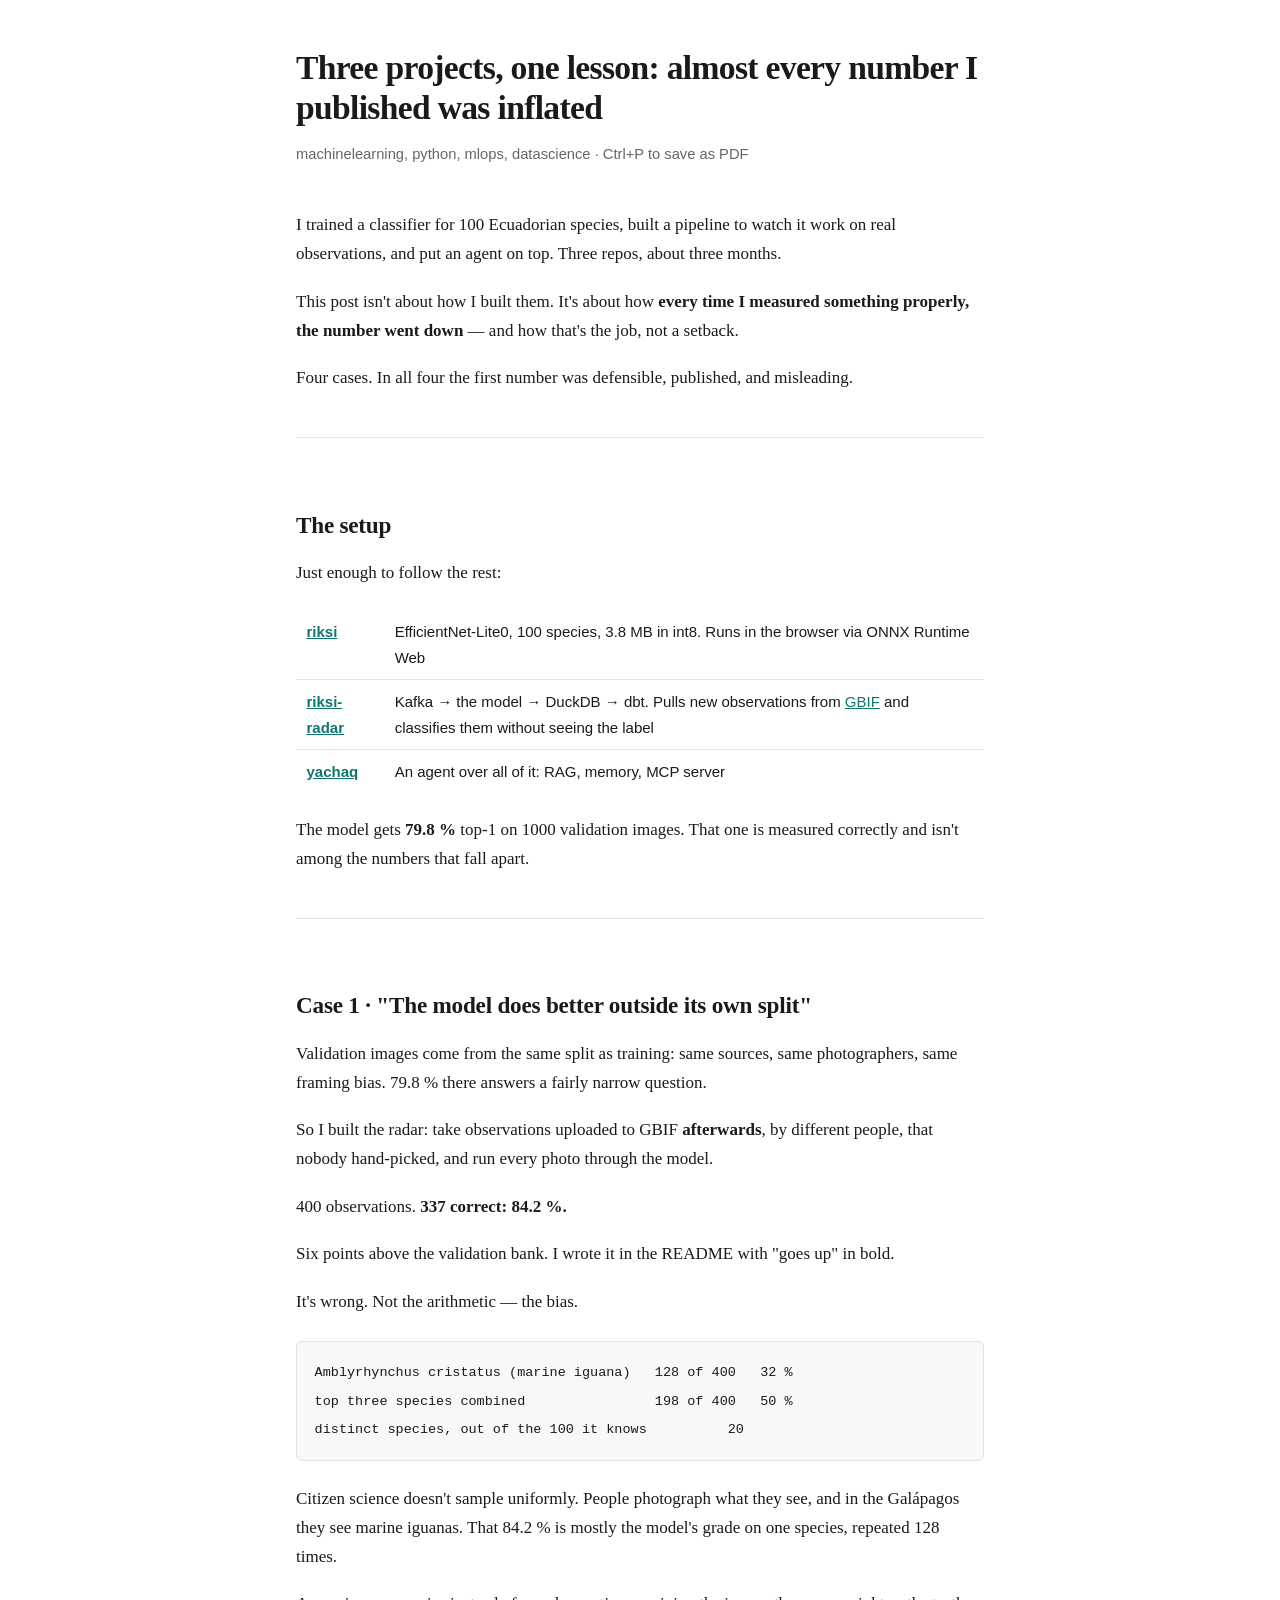
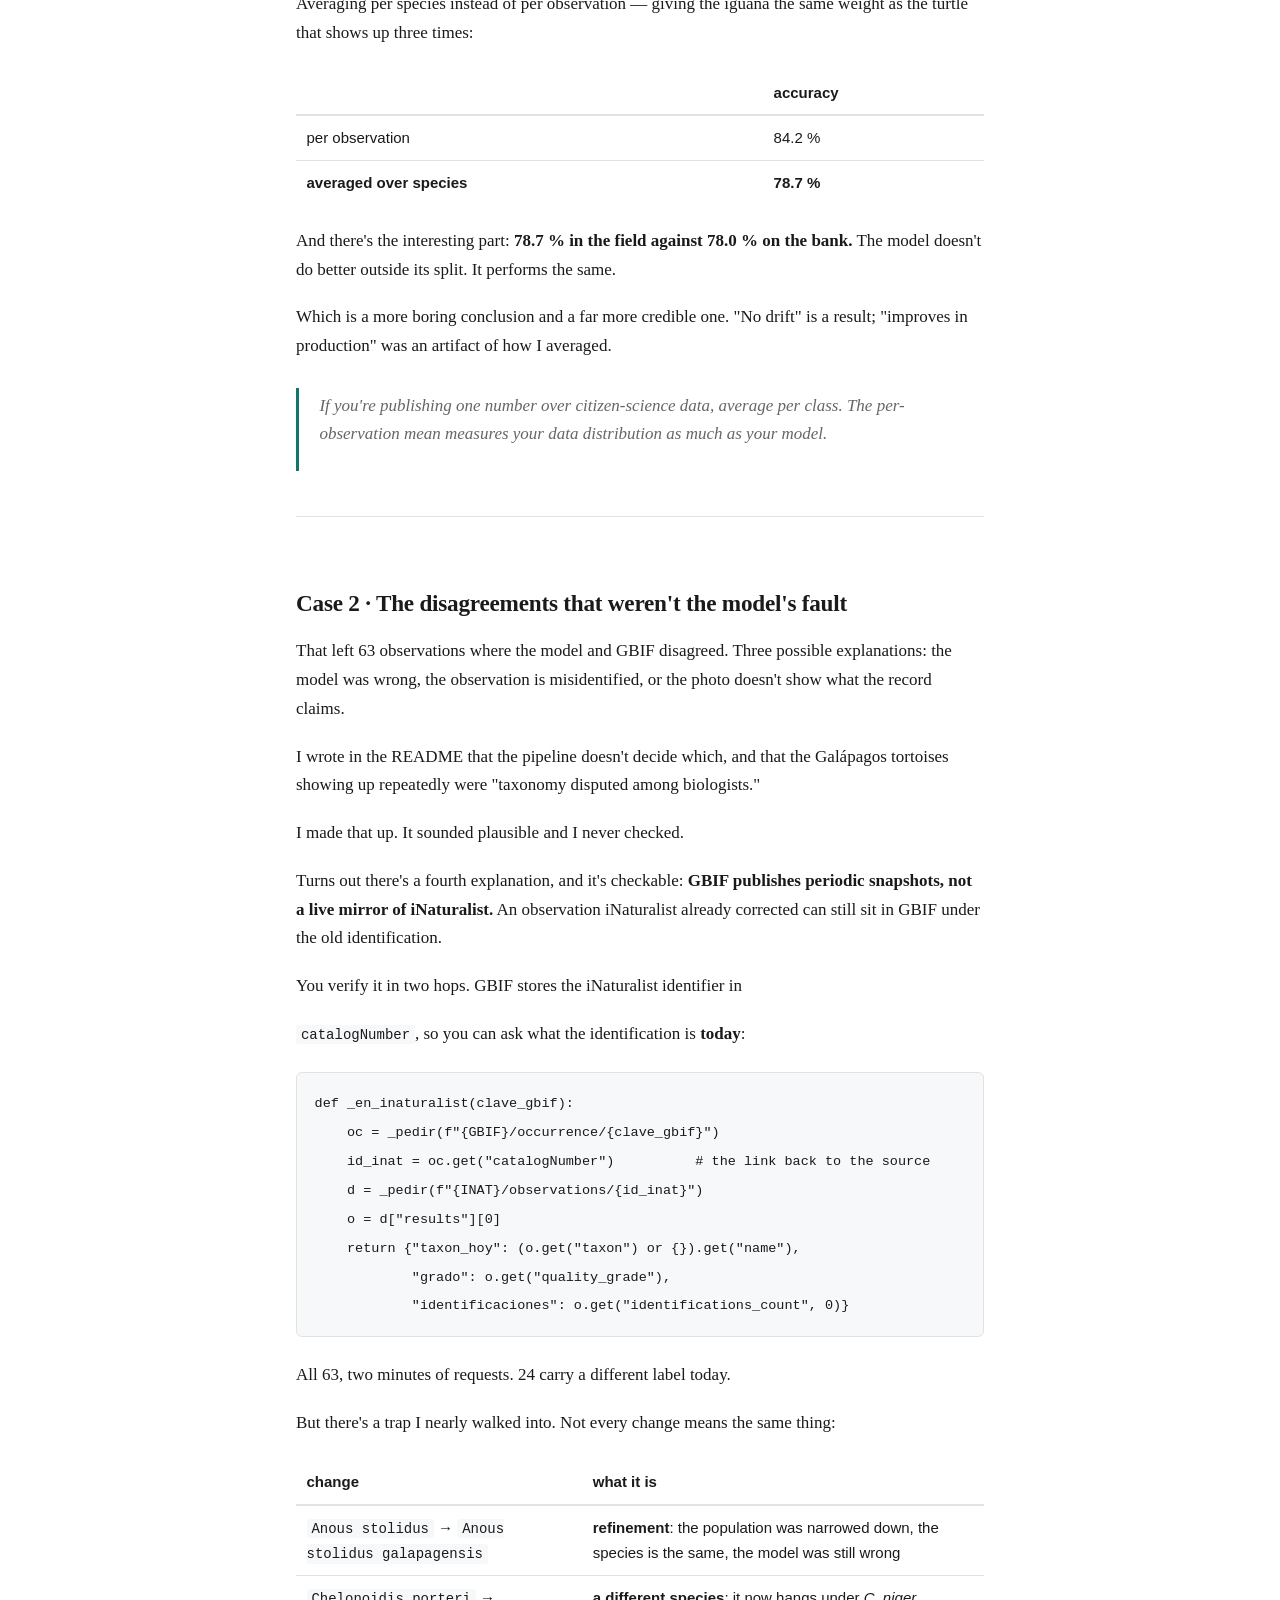
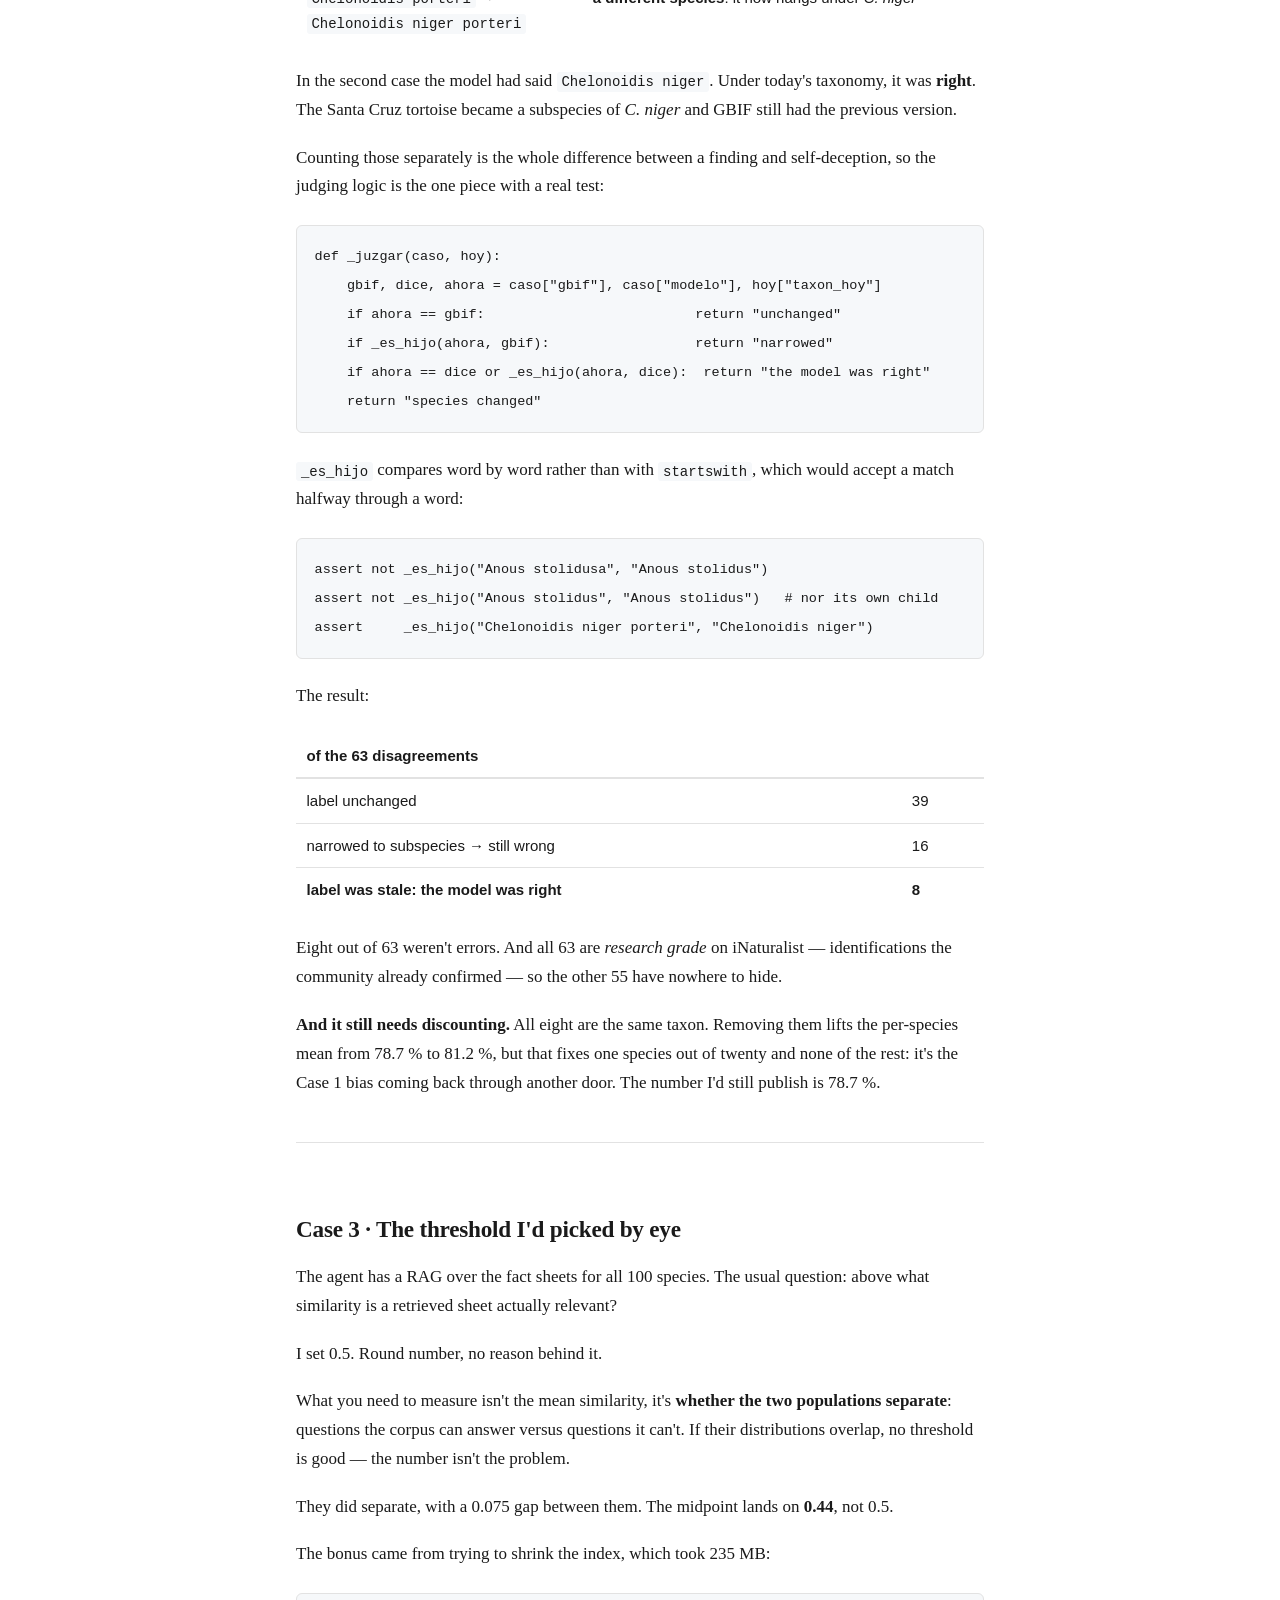
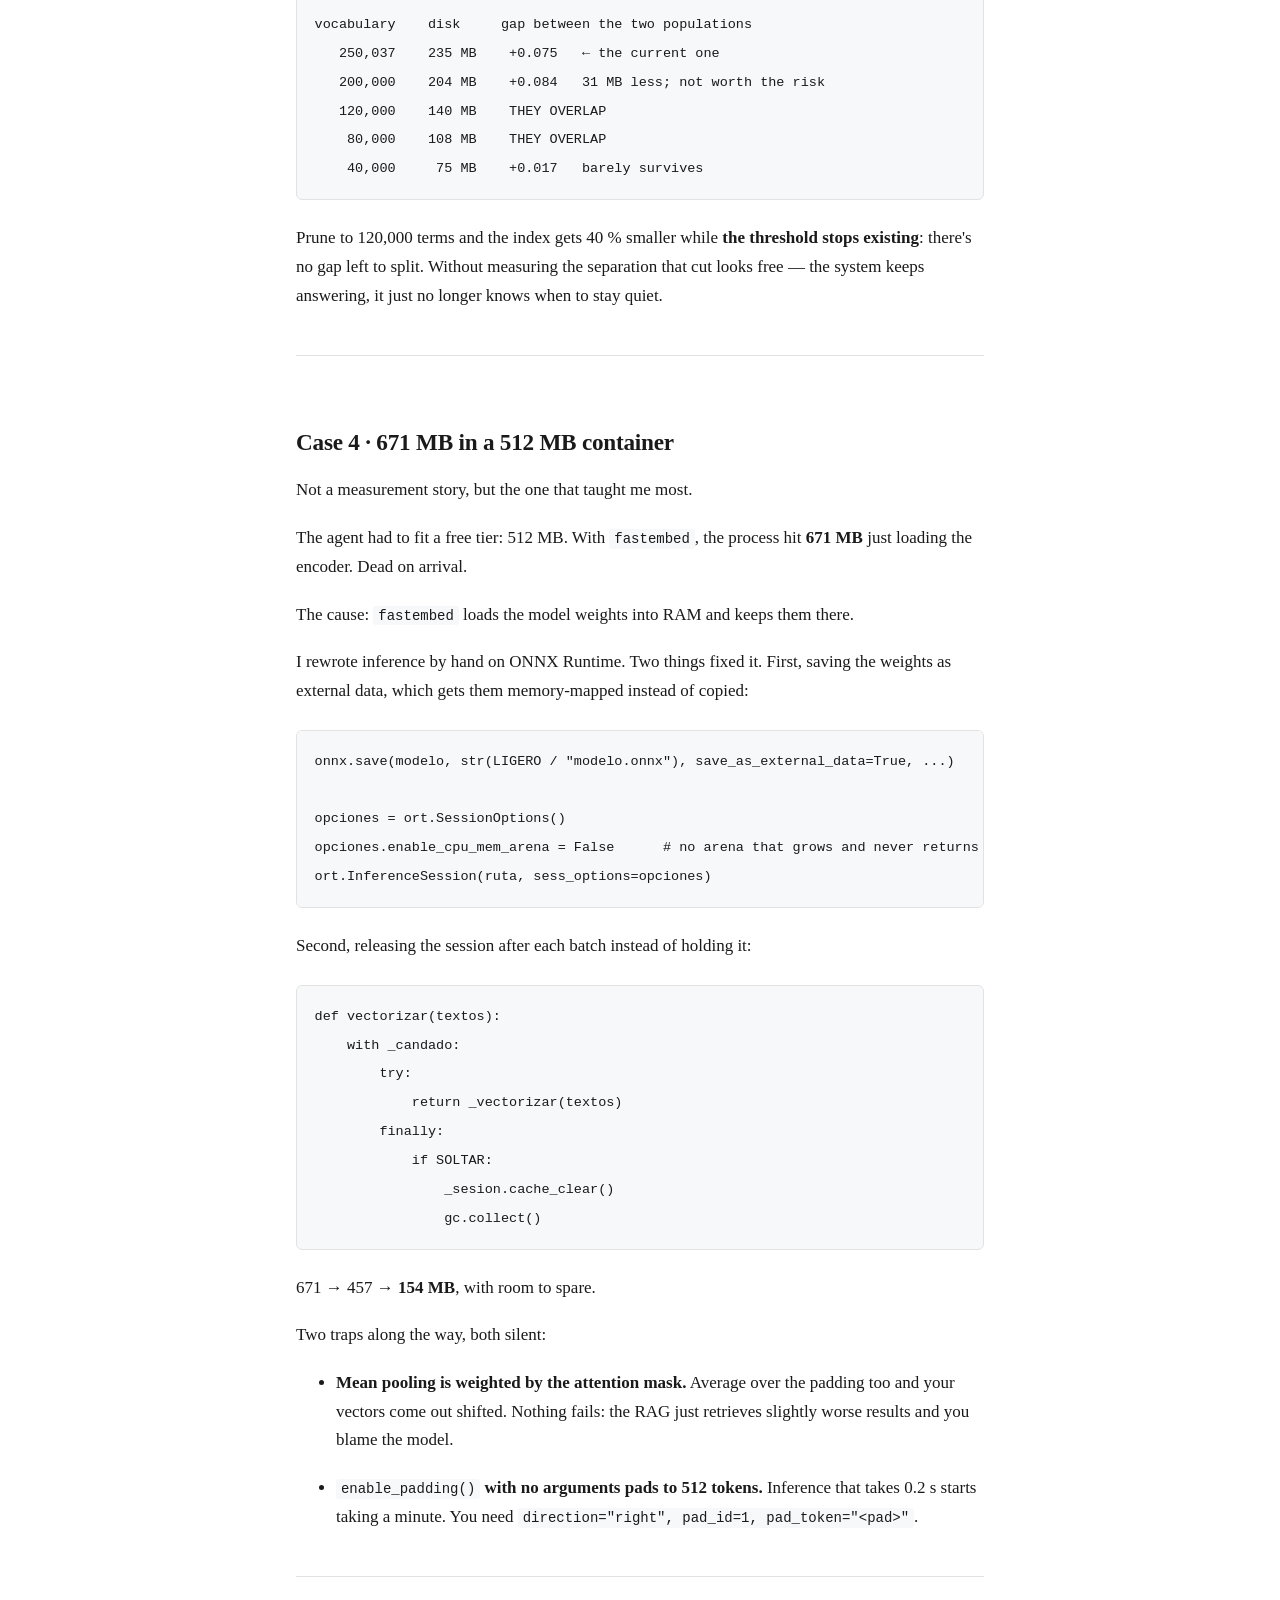
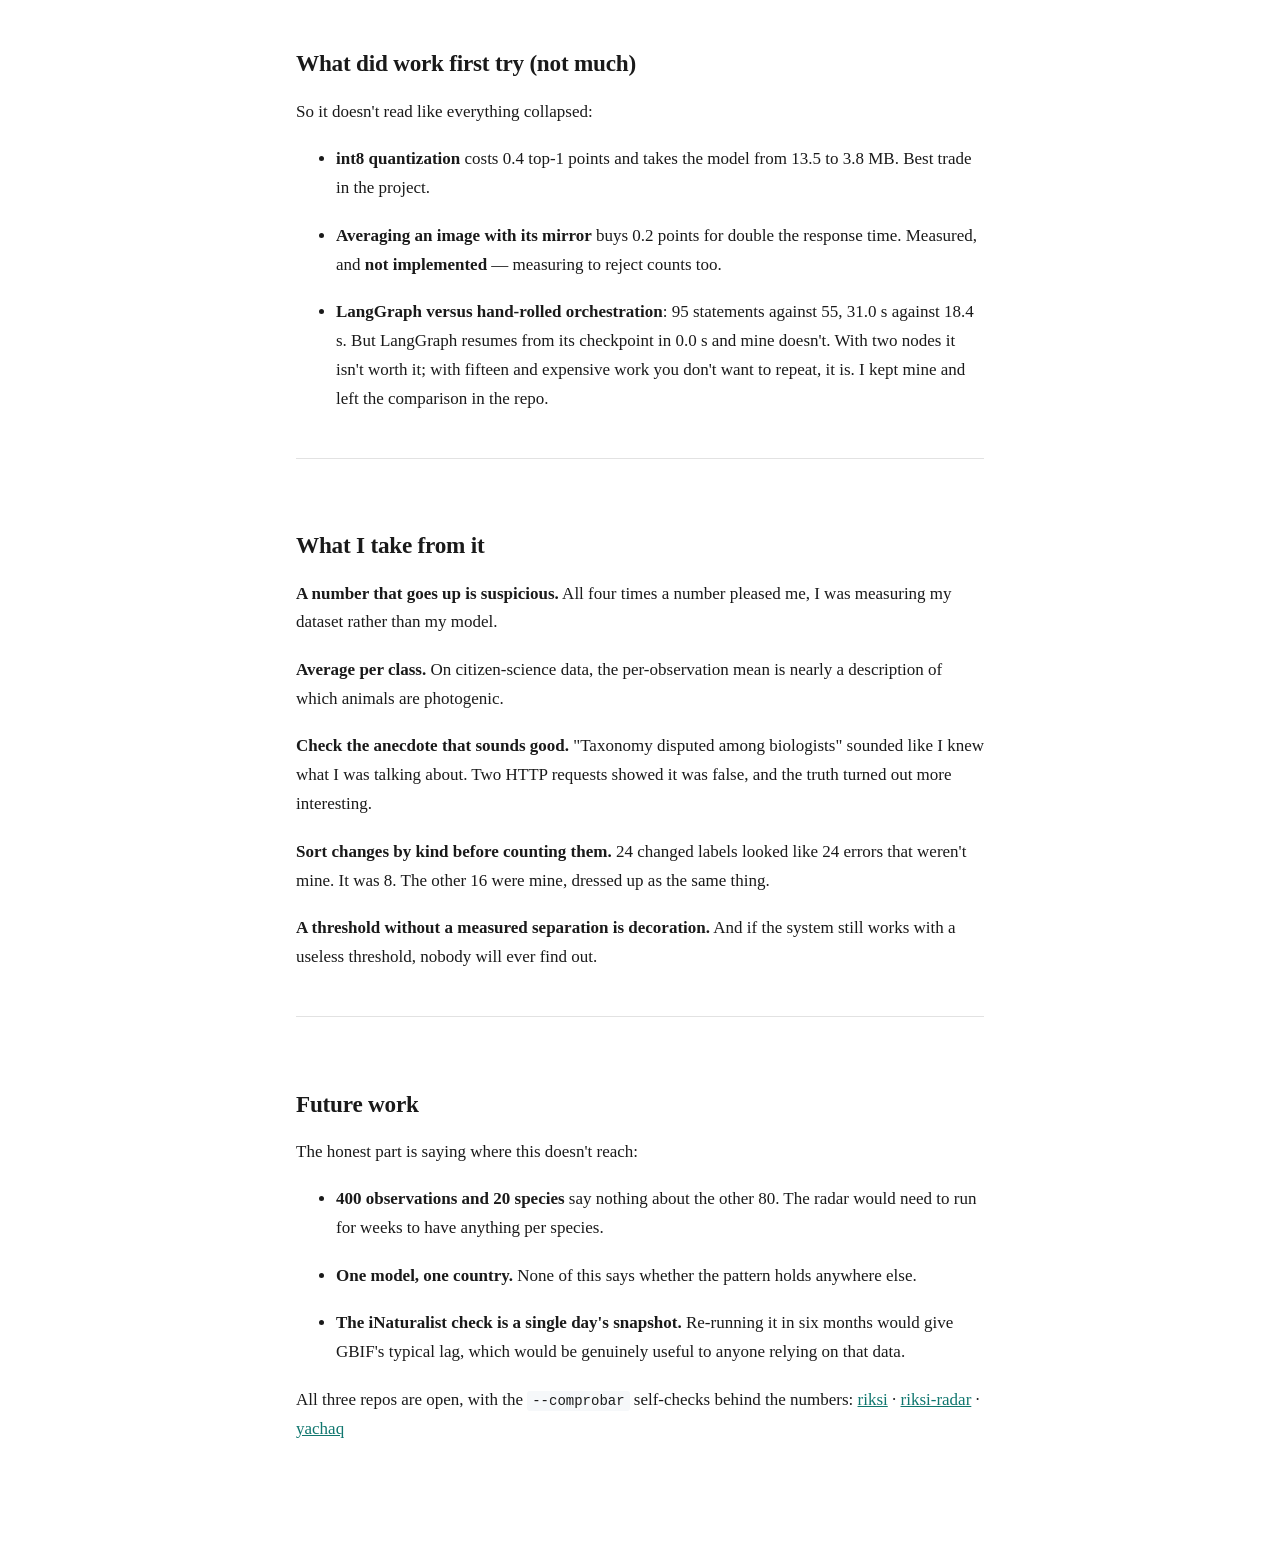
==== articulo/post-en.html @ 5861dc69 "Ver el post sin instalar nada: markdown a HTML en 40 lineas El post usa seis cosas de Markdown y tra" ====
<!doctype html>
<html lang="en">
<meta charset="utf-8">
<meta name="viewport" content="width=device-width,initial-scale=1">
<title>Three projects, one lesson: almost every number I published was inflated</title>
<style>
:root { --tinta:#1a1a1a; --suave:#666; --linea:#e2e2e2; --fondo:#fff;
        --acento:#0f766e; --codigo:#f6f8fa; }
* { box-sizing: border-box }
body { max-width: 46rem; margin: 0 auto; padding: 3rem 1.5rem 6rem;
       font: 17px/1.7 Georgia, "Times New Roman", serif;
       color: var(--tinta); background: var(--fondo); }
h1 { font-size: 2.1rem; line-height: 1.2; margin: 0 0 .4em;
     letter-spacing: -.02em; }
h2 { font-size: 1.45rem; margin: 2.6em 0 .6em; padding-top: .3em;
     letter-spacing: -.01em; }
h3 { font-size: 1.15rem; margin: 2em 0 .5em; color: var(--suave); }
p, li { margin: 0 0 1.1em }
a { color: var(--acento) }
strong { font-weight: 700 }
hr { border: 0; border-top: 1px solid var(--linea); margin: 2.6em 0 }
blockquote { margin: 1.6em 0; padding: .2em 0 .2em 1.2em;
             border-left: 3px solid var(--acento); color: var(--suave);
             font-style: italic; }
code { font: 14px/1.5 "Cascadia Code", Consolas, monospace;
       background: var(--codigo); padding: .12em .35em; border-radius: 3px; }
pre { background: var(--codigo); border: 1px solid var(--linea);
      border-radius: 6px; padding: 1rem 1.1rem; overflow-x: auto;
      margin: 1.4em 0; }
pre code { background: none; padding: 0; font-size: 13.5px; line-height: 1.55 }
table { border-collapse: collapse; width: 100%; margin: 1.5em 0; font-size: 15px;
        font-family: -apple-system, "Segoe UI", sans-serif; }
th, td { border-bottom: 1px solid var(--linea); padding: .6em .7em;
         text-align: left; vertical-align: top; }
th { font-weight: 600; border-bottom-width: 2px }
tr:last-child td { border-bottom: none }
.cabecera { color: var(--suave); font-size: .92rem; margin: 0 0 3em;
            font-family: -apple-system, "Segoe UI", sans-serif; }

/* Para el PDF: que nada se parta por la mitad al imprimir. */
@media print {
  body { max-width: none; padding: 0; font-size: 11.5pt }
  h1, h2, h3 { break-after: avoid }
  pre, table, blockquote { break-inside: avoid }
  a { color: var(--tinta); text-decoration: none }
  a[href^="http"]::after { content: " (" attr(href) ")";
                           font-size: .8em; color: var(--suave) }
}
</style>
<h1>Three projects, one lesson: almost every number I published was inflated</h1><p class="cabecera">machinelearning, python, mlops, datascience · Ctrl+P to save as PDF</p>
<p>I trained a classifier for 100 Ecuadorian species, built a pipeline to watch it work on real observations, and put an agent on top. Three repos, about three months.</p>
<p>This post isn&#x27;t about how I built them. It&#x27;s about how <strong>every time I measured something properly, the number went down</strong> — and how that&#x27;s the job, not a setback.</p>
<p>Four cases. In all four the first number was defensible, published, and misleading.</p>
<hr>
<h2>The setup</h2>
<p>Just enough to follow the rest:</p>
<table>
<tr><td><strong><a href="https://github.com/DiegoFernandoLojanTenesaca/riksi">riksi</a></strong></td><td>EfficientNet-Lite0, 100 species, 3.8 MB in int8. Runs in the browser via ONNX Runtime Web</td></tr>
<tr><td><strong><a href="https://github.com/DiegoFernandoLojanTenesaca/riksi-radar">riksi-radar</a></strong></td><td>Kafka → the model → DuckDB → dbt. Pulls new observations from <a href="https://www.gbif.org/">GBIF</a> and classifies them without seeing the label</td></tr>
<tr><td><strong><a href="https://github.com/DiegoFernandoLojanTenesaca/yachaq">yachaq</a></strong></td><td>An agent over all of it: RAG, memory, MCP server</td></tr></table>
<p>The model gets <strong>79.8 %</strong> top-1 on 1000 validation images. That one is measured correctly and isn&#x27;t among the numbers that fall apart.</p>
<hr>
<h2>Case 1 · &quot;The model does better outside its own split&quot;</h2>
<p>Validation images come from the same split as training: same sources, same photographers, same framing bias. 79.8 % there answers a fairly narrow question.</p>
<p>So I built the radar: take observations uploaded to GBIF <strong>afterwards</strong>, by different people, that nobody hand-picked, and run every photo through the model.</p>
<p>400 observations. <strong>337 correct: 84.2 %.</strong></p>
<p>Six points above the validation bank. I wrote it in the README with &quot;goes up&quot; in bold.</p>
<p>It&#x27;s wrong. Not the arithmetic — the bias.</p>
<pre><code>Amblyrhynchus cristatus (marine iguana)   128 of 400   32 %
top three species combined                198 of 400   50 %
distinct species, out of the 100 it knows          20</code></pre>
<p>Citizen science doesn&#x27;t sample uniformly. People photograph what they see, and in the Galápagos they see marine iguanas. That 84.2 % is mostly the model&#x27;s grade on one species, repeated 128 times.</p>
<p>Averaging per species instead of per observation — giving the iguana the same weight as the turtle that shows up three times:</p>
<table>
<tr><th></th><th>accuracy</th></tr>
<tr><td>per observation</td><td>84.2 %</td></tr>
<tr><td><strong>averaged over species</strong></td><td><strong>78.7 %</strong></td></tr></table>
<p>And there&#x27;s the interesting part: <strong>78.7 % in the field against 78.0 % on the bank.</strong> The model doesn&#x27;t do better outside its split. It performs the same.</p>
<p>Which is a more boring conclusion and a far more credible one. &quot;No drift&quot; is a result; &quot;improves in production&quot; was an artifact of how I averaged.</p>
<blockquote><p>If you&#x27;re publishing one number over citizen-science data, average per class. The per-observation mean measures your data distribution as much as your model.</p></blockquote>
<hr>
<h2>Case 2 · The disagreements that weren&#x27;t the model&#x27;s fault</h2>
<p>That left 63 observations where the model and GBIF disagreed. Three possible explanations: the model was wrong, the observation is misidentified, or the photo doesn&#x27;t show what the record claims.</p>
<p>I wrote in the README that the pipeline doesn&#x27;t decide which, and that the Galápagos tortoises showing up repeatedly were &quot;taxonomy disputed among biologists.&quot;</p>
<p>I made that up. It sounded plausible and I never checked.</p>
<p>Turns out there&#x27;s a fourth explanation, and it&#x27;s checkable: <strong>GBIF publishes periodic snapshots, not a live mirror of iNaturalist.</strong> An observation iNaturalist already corrected can still sit in GBIF under the old identification.</p>
<p>You verify it in two hops. GBIF stores the iNaturalist identifier in</p>
<p><code>catalogNumber</code>, so you can ask what the identification is <strong>today</strong>:</p>
<pre><code class="lenguaje-python">def _en_inaturalist(clave_gbif):
    oc = _pedir(f&quot;{GBIF}/occurrence/{clave_gbif}&quot;)
    id_inat = oc.get(&quot;catalogNumber&quot;)          # the link back to the source
    d = _pedir(f&quot;{INAT}/observations/{id_inat}&quot;)
    o = d[&quot;results&quot;][0]
    return {&quot;taxon_hoy&quot;: (o.get(&quot;taxon&quot;) or {}).get(&quot;name&quot;),
            &quot;grado&quot;: o.get(&quot;quality_grade&quot;),
            &quot;identificaciones&quot;: o.get(&quot;identifications_count&quot;, 0)}</code></pre>
<p>All 63, two minutes of requests. 24 carry a different label today.</p>
<p>But there&#x27;s a trap I nearly walked into. Not every change means the same thing:</p>
<table>
<tr><th>change</th><th>what it is</th></tr>
<tr><td><code>Anous stolidus</code> → <code>Anous stolidus galapagensis</code></td><td><strong>refinement</strong>: the population was narrowed down, the species is the same, the model was still wrong</td></tr>
<tr><td><code>Chelonoidis porteri</code> → <code>Chelonoidis niger porteri</code></td><td><strong>a different species</strong>: it now hangs under <em>C. niger</em></td></tr></table>
<p>In the second case the model had said <code>Chelonoidis niger</code>. Under today&#x27;s taxonomy, it was <strong>right</strong>. The Santa Cruz tortoise became a subspecies of <em>C. niger</em> and GBIF still had the previous version.</p>
<p>Counting those separately is the whole difference between a finding and self-deception, so the judging logic is the one piece with a real test:</p>
<pre><code class="lenguaje-python">def _juzgar(caso, hoy):
    gbif, dice, ahora = caso[&quot;gbif&quot;], caso[&quot;modelo&quot;], hoy[&quot;taxon_hoy&quot;]
    if ahora == gbif:                          return &quot;unchanged&quot;
    if _es_hijo(ahora, gbif):                  return &quot;narrowed&quot;
    if ahora == dice or _es_hijo(ahora, dice):  return &quot;the model was right&quot;
    return &quot;species changed&quot;</code></pre>
<p><code>_es_hijo</code> compares word by word rather than with <code>startswith</code>, which would accept a match halfway through a word:</p>
<pre><code class="lenguaje-python">assert not _es_hijo(&quot;Anous stolidusa&quot;, &quot;Anous stolidus&quot;)
assert not _es_hijo(&quot;Anous stolidus&quot;, &quot;Anous stolidus&quot;)   # nor its own child
assert     _es_hijo(&quot;Chelonoidis niger porteri&quot;, &quot;Chelonoidis niger&quot;)</code></pre>
<p>The result:</p>
<table>
<tr><th>of the 63 disagreements</th><th></th></tr>
<tr><td>label unchanged</td><td>39</td></tr>
<tr><td>narrowed to subspecies → still wrong</td><td>16</td></tr>
<tr><td><strong>label was stale: the model was right</strong></td><td><strong>8</strong></td></tr></table>
<p>Eight out of 63 weren&#x27;t errors. And all 63 are <em>research grade</em> on iNaturalist — identifications the community already confirmed — so the other 55 have nowhere to hide.</p>
<p><strong>And it still needs discounting.</strong> All eight are the same taxon. Removing them lifts the per-species mean from 78.7 % to 81.2 %, but that fixes one species out of twenty and none of the rest: it&#x27;s the Case 1 bias coming back through another door. The number I&#x27;d still publish is 78.7 %.</p>
<hr>
<h2>Case 3 · The threshold I&#x27;d picked by eye</h2>
<p>The agent has a RAG over the fact sheets for all 100 species. The usual question: above what similarity is a retrieved sheet actually relevant?</p>
<p>I set 0.5. Round number, no reason behind it.</p>
<p>What you need to measure isn&#x27;t the mean similarity, it&#x27;s <strong>whether the two populations separate</strong>: questions the corpus can answer versus questions it can&#x27;t. If their distributions overlap, no threshold is good — the number isn&#x27;t the problem.</p>
<p>They did separate, with a 0.075 gap between them. The midpoint lands on <strong>0.44</strong>, not 0.5.</p>
<p>The bonus came from trying to shrink the index, which took 235 MB:</p>
<pre><code>vocabulary    disk     gap between the two populations
   250,037    235 MB    +0.075   ← the current one
   200,000    204 MB    +0.084   31 MB less; not worth the risk
   120,000    140 MB    THEY OVERLAP
    80,000    108 MB    THEY OVERLAP
    40,000     75 MB    +0.017   barely survives</code></pre>
<p>Prune to 120,000 terms and the index gets 40 % smaller while <strong>the threshold stops existing</strong>: there&#x27;s no gap left to split. Without measuring the separation that cut looks free — the system keeps answering, it just no longer knows when to stay quiet.</p>
<hr>
<h2>Case 4 · 671 MB in a 512 MB container</h2>
<p>Not a measurement story, but the one that taught me most.</p>
<p>The agent had to fit a free tier: 512 MB. With <code>fastembed</code>, the process hit <strong>671 MB</strong> just loading the encoder. Dead on arrival.</p>
<p>The cause: <code>fastembed</code> loads the model weights into RAM and keeps them there.</p>
<p>I rewrote inference by hand on ONNX Runtime. Two things fixed it. First, saving the weights as external data, which gets them memory-mapped instead of copied:</p>
<pre><code class="lenguaje-python">onnx.save(modelo, str(LIGERO / &quot;modelo.onnx&quot;), save_as_external_data=True, ...)

opciones = ort.SessionOptions()
opciones.enable_cpu_mem_arena = False      # no arena that grows and never returns
ort.InferenceSession(ruta, sess_options=opciones)</code></pre>
<p>Second, releasing the session after each batch instead of holding it:</p>
<pre><code class="lenguaje-python">def vectorizar(textos):
    with _candado:
        try:
            return _vectorizar(textos)
        finally:
            if SOLTAR:
                _sesion.cache_clear()
                gc.collect()</code></pre>
<p>671 → 457 → <strong>154 MB</strong>, with room to spare.</p>
<p>Two traps along the way, both silent:</p>
<ul><li><strong>Mean pooling is weighted by the attention mask.</strong> Average over the padding too and your vectors come out shifted. Nothing fails: the RAG just retrieves slightly worse results and you blame the model.</li><li><strong><code>enable_padding()</code> with no arguments pads to 512 tokens.</strong> Inference that takes 0.2 s starts taking a minute. You need <code>direction=&quot;right&quot;, pad_id=1, pad_token=&quot;&lt;pad&gt;&quot;</code>.</li></ul>
<hr>
<h2>What did work first try (not much)</h2>
<p>So it doesn&#x27;t read like everything collapsed:</p>
<ul><li><strong>int8 quantization</strong> costs 0.4 top-1 points and takes the model from 13.5 to 3.8 MB. Best trade in the project.</li><li><strong>Averaging an image with its mirror</strong> buys 0.2 points for double the response time. Measured, and <strong>not implemented</strong> — measuring to reject counts too.</li><li><strong>LangGraph versus hand-rolled orchestration</strong>: 95 statements against 55, 31.0 s against 18.4 s. But LangGraph resumes from its checkpoint in 0.0 s and mine doesn&#x27;t. With two nodes it isn&#x27;t worth it; with fifteen and expensive work you don&#x27;t want to repeat, it is. I kept mine and left the comparison in the repo.</li></ul>
<hr>
<h2>What I take from it</h2>
<p><strong>A number that goes up is suspicious.</strong> All four times a number pleased me, I was measuring my dataset rather than my model.</p>
<p><strong>Average per class.</strong> On citizen-science data, the per-observation mean is nearly a description of which animals are photogenic.</p>
<p><strong>Check the anecdote that sounds good.</strong> &quot;Taxonomy disputed among biologists&quot; sounded like I knew what I was talking about. Two HTTP requests showed it was false, and the truth turned out more interesting.</p>
<p><strong>Sort changes by kind before counting them.</strong> 24 changed labels looked like 24 errors that weren&#x27;t mine. It was 8. The other 16 were mine, dressed up as the same thing.</p>
<p><strong>A threshold without a measured separation is decoration.</strong> And if the system still works with a useless threshold, nobody will ever find out.</p>
<hr>
<h2>Future work</h2>
<p>The honest part is saying where this doesn&#x27;t reach:</p>
<ul><li><strong>400 observations and 20 species</strong> say nothing about the other 80. The radar would need to run for weeks to have anything per species.</li><li><strong>One model, one country.</strong> None of this says whether the pattern holds anywhere else.</li><li><strong>The iNaturalist check is a single day&#x27;s snapshot.</strong> Re-running it in six months would give GBIF&#x27;s typical lag, which would be genuinely useful to anyone relying on that data.</li></ul>
<p>All three repos are open, with the <code>--comprobar</code> self-checks behind the numbers: <a href="https://github.com/DiegoFernandoLojanTenesaca/riksi">riksi</a> · <a href="https://github.com/DiegoFernandoLojanTenesaca/riksi-radar">riksi-radar</a> · <a href="https://github.com/DiegoFernandoLojanTenesaca/yachaq">yachaq</a></p>
</html>
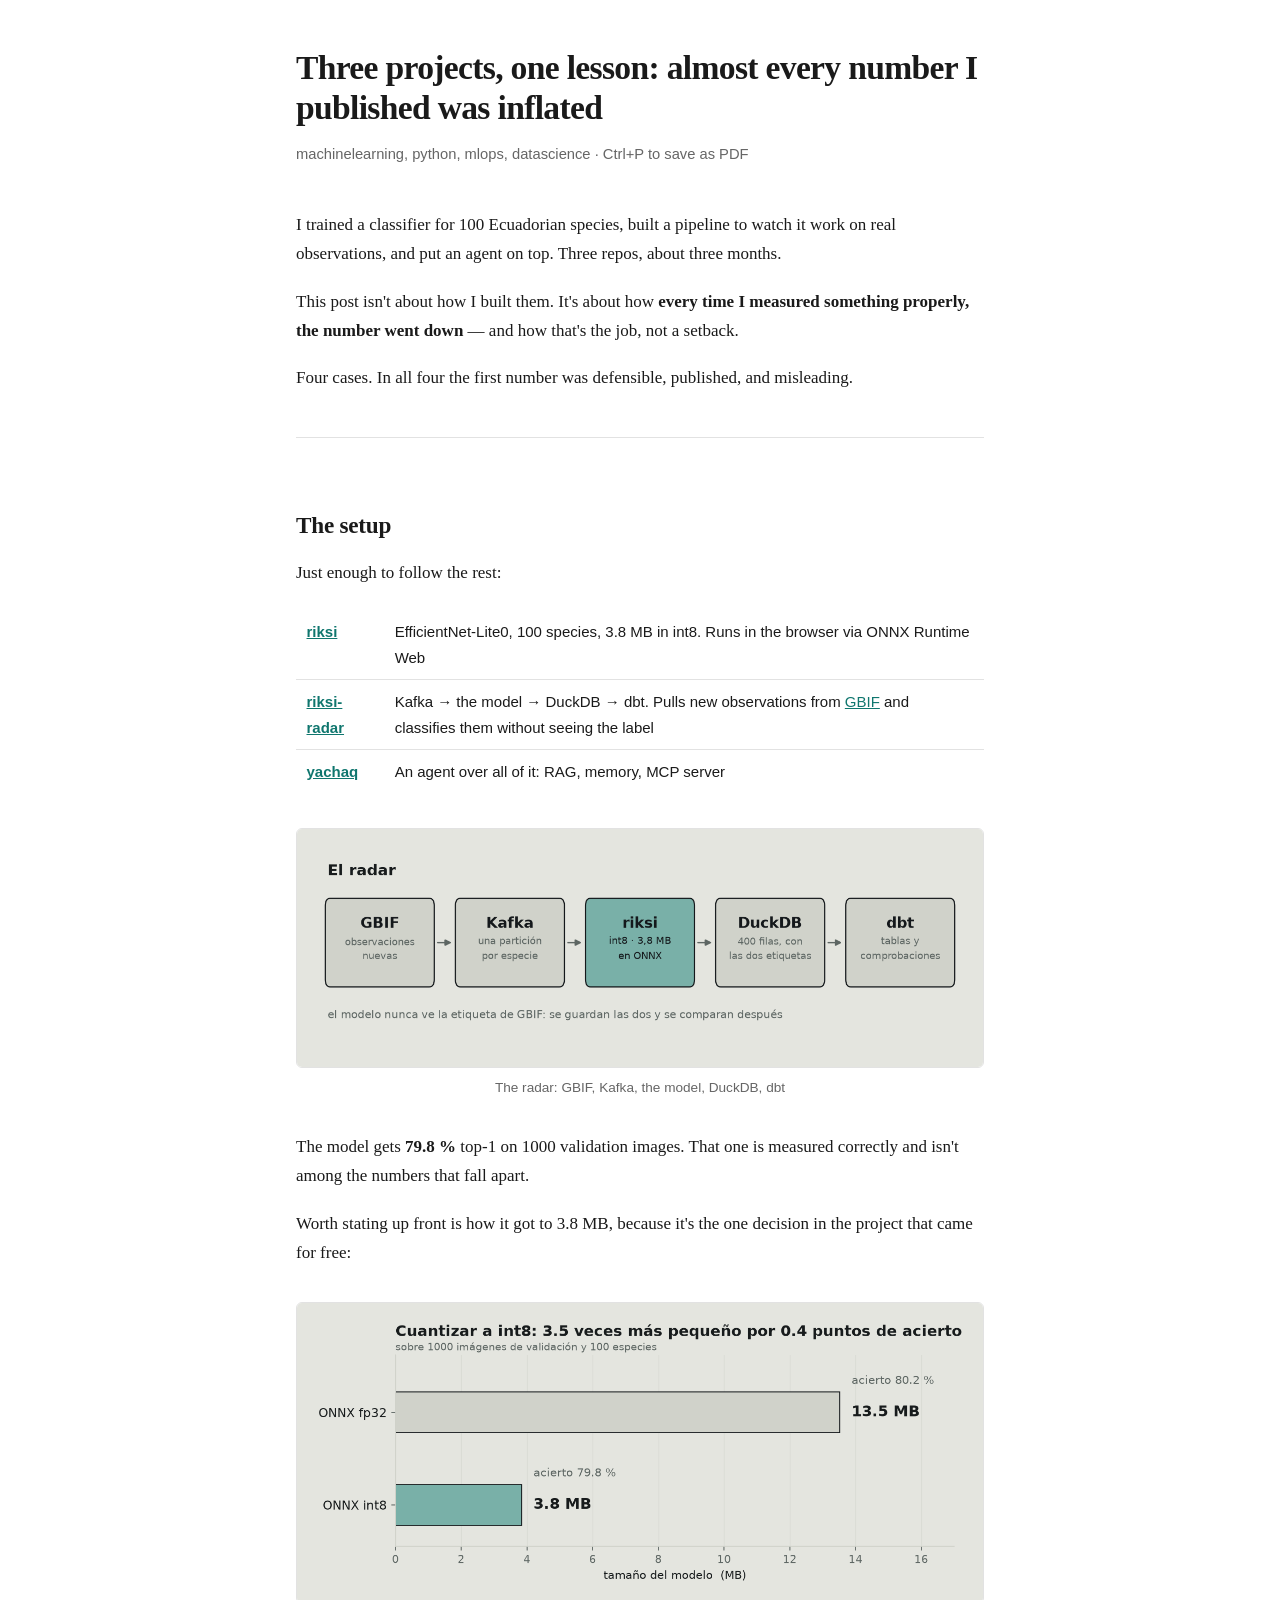
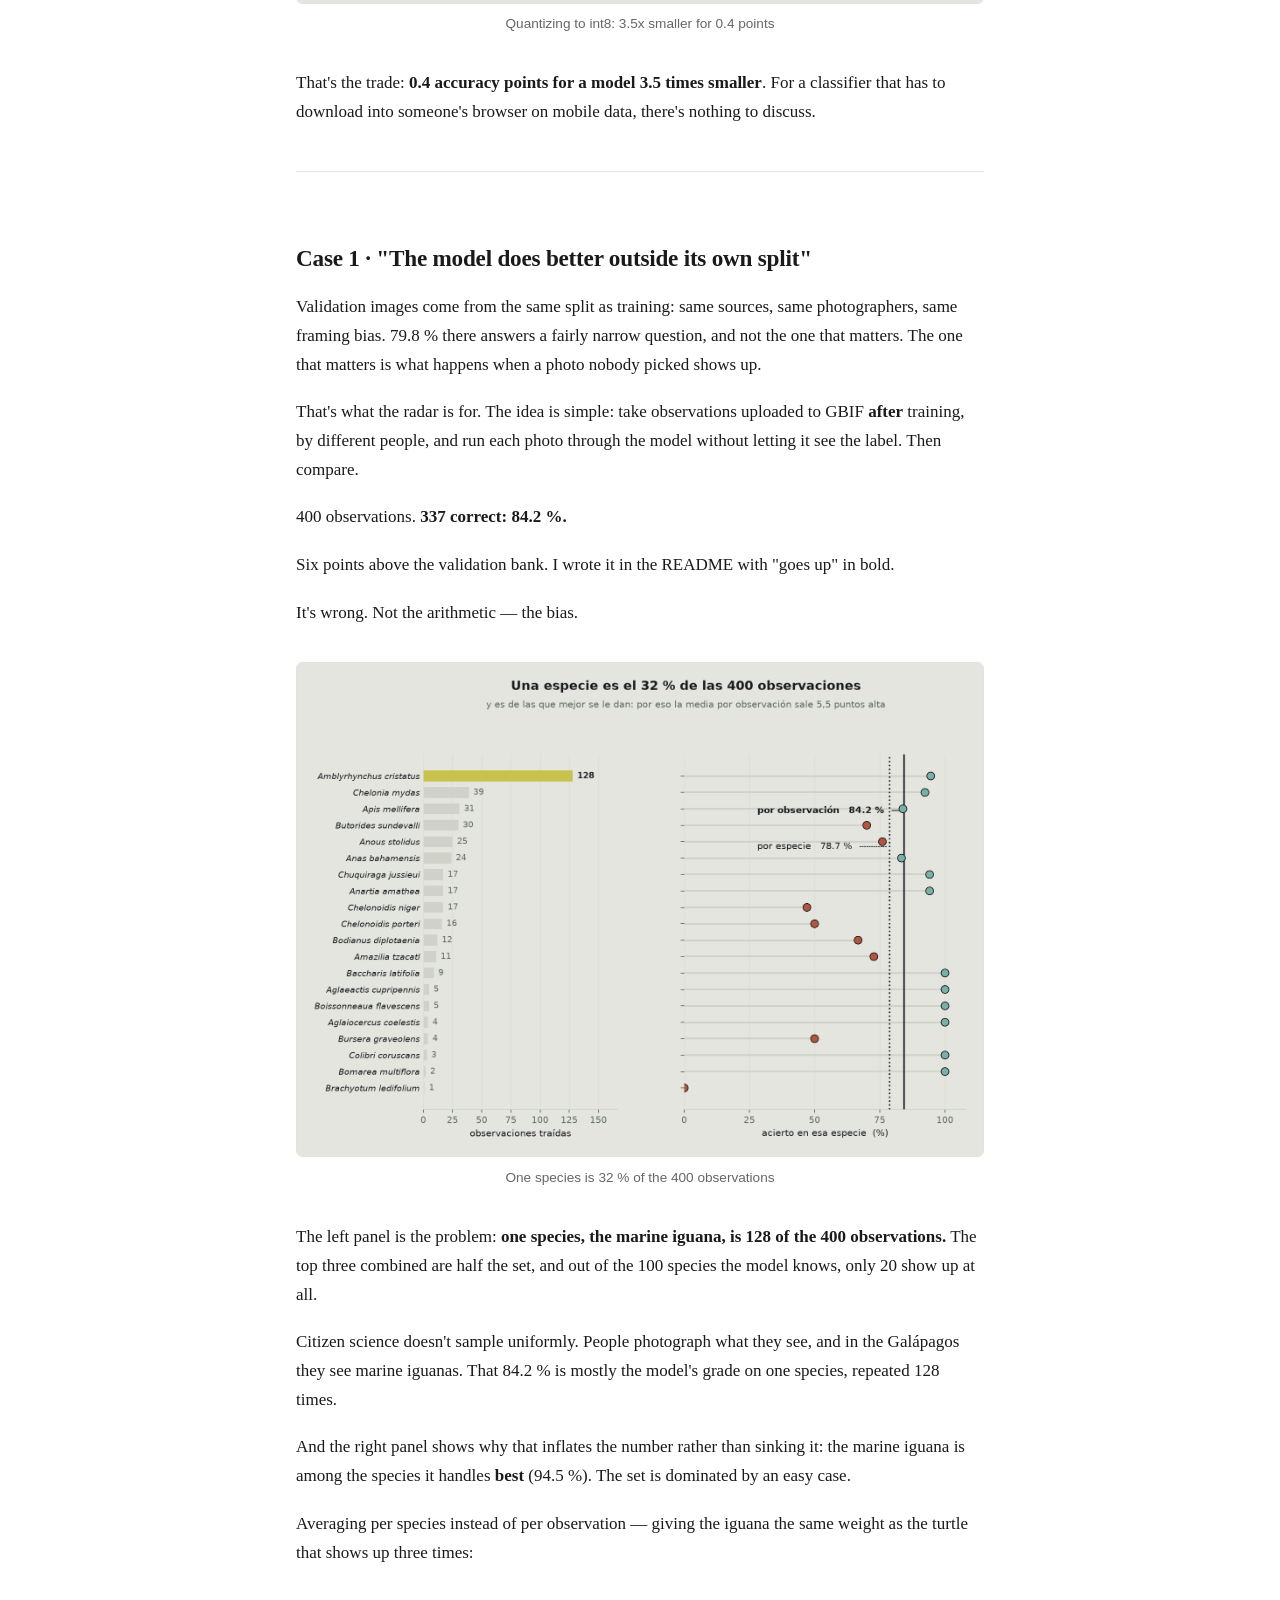
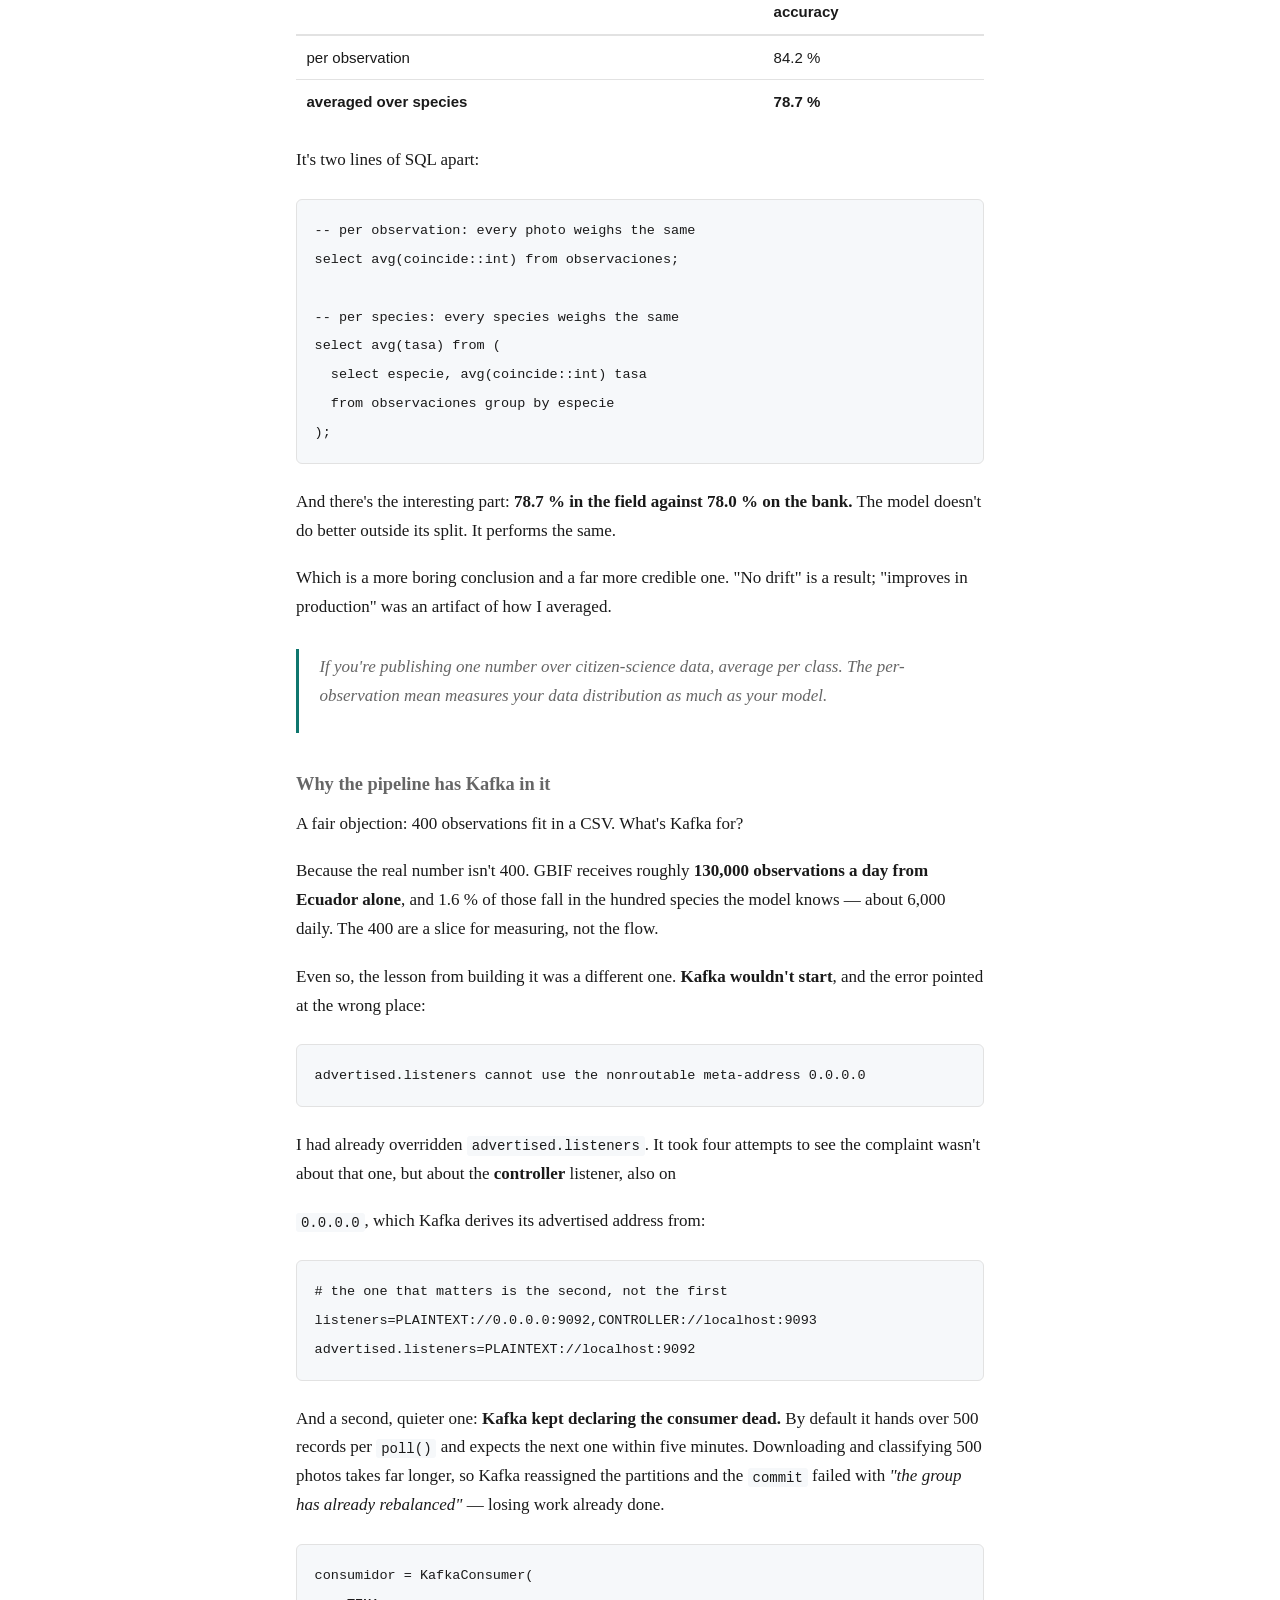
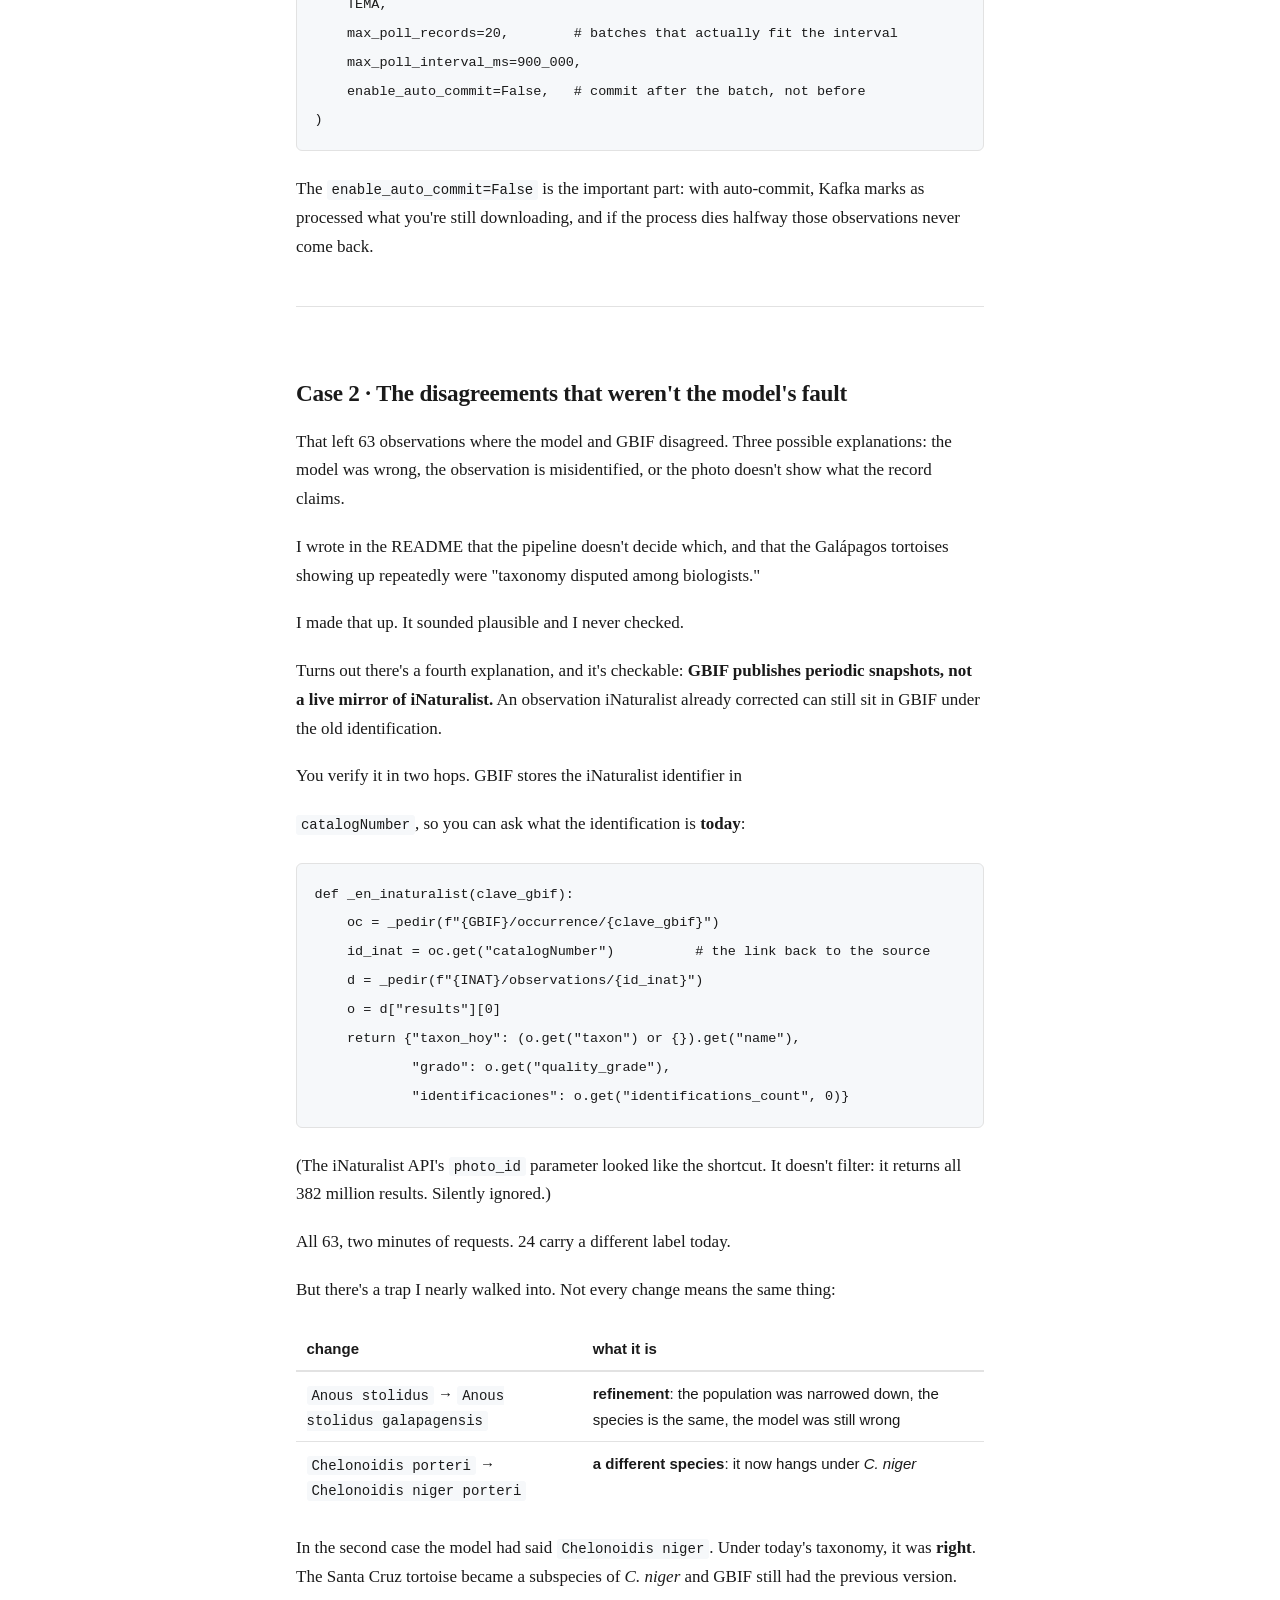
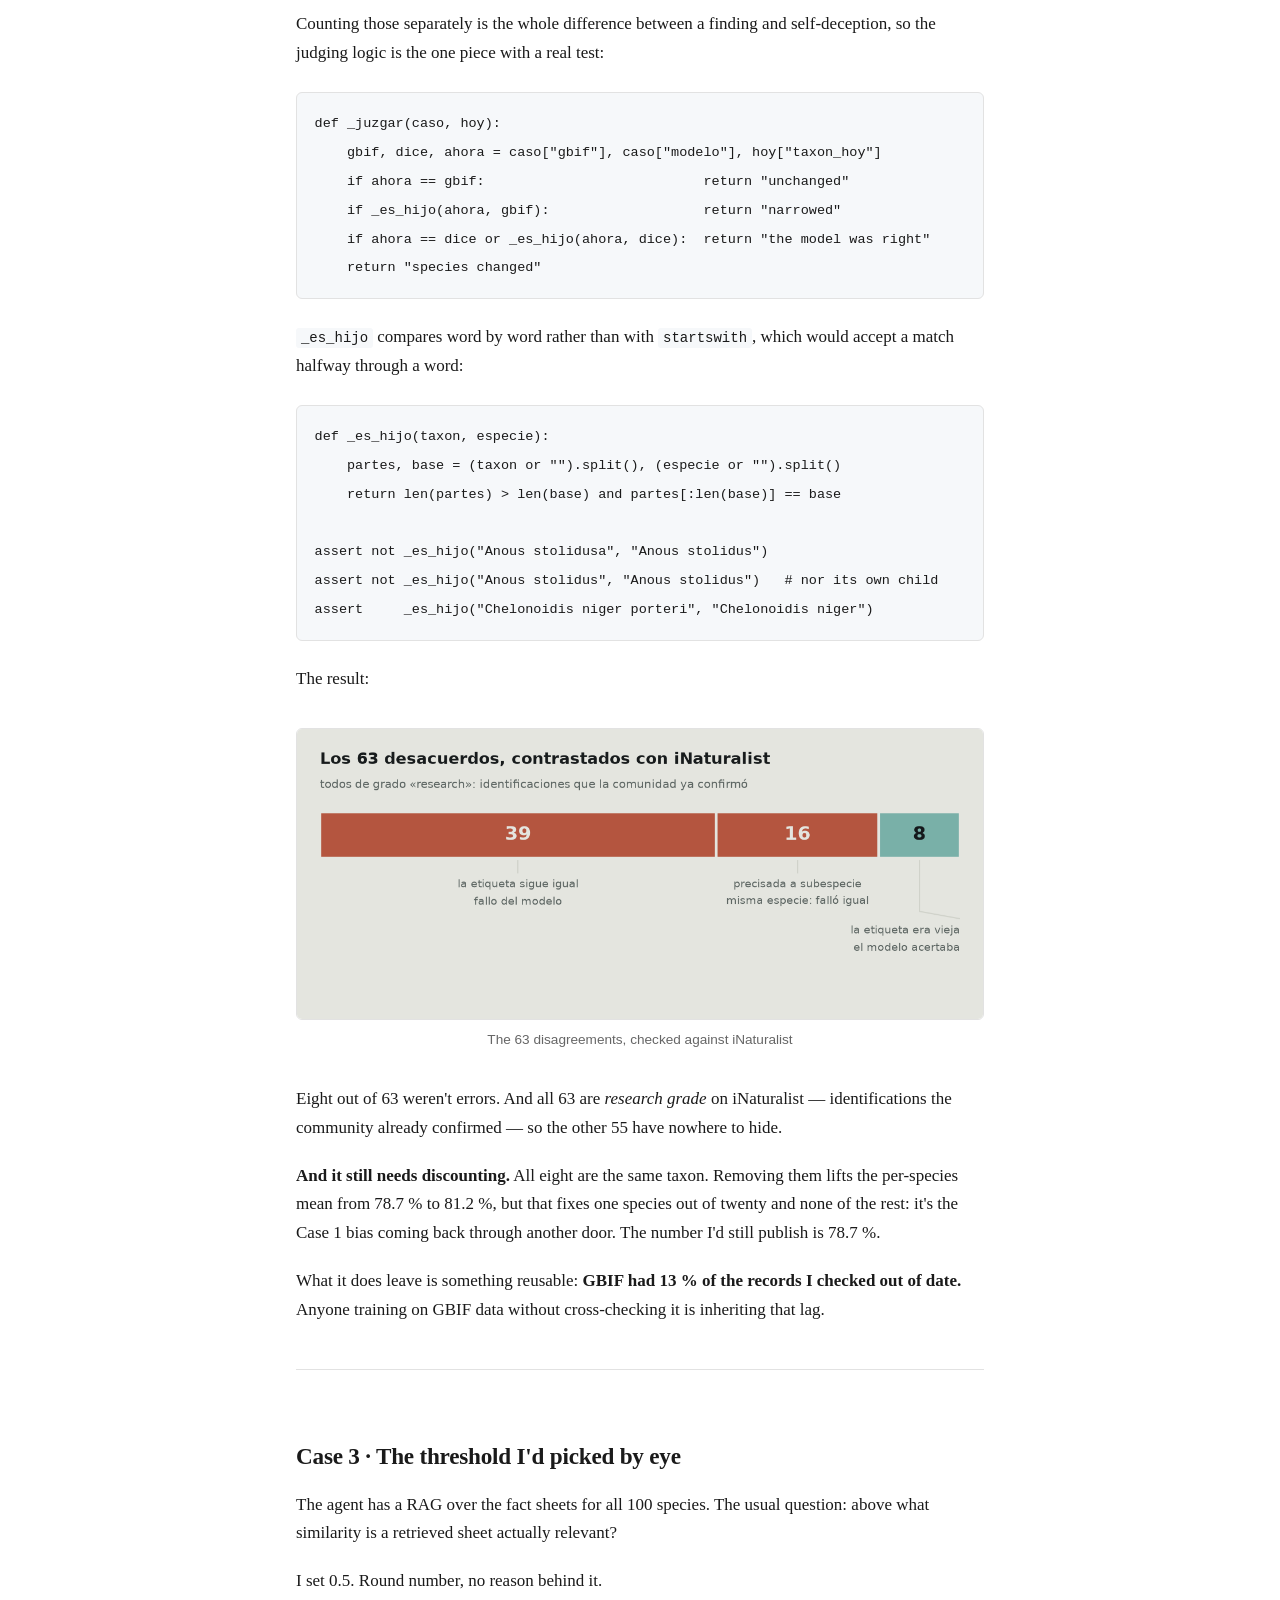
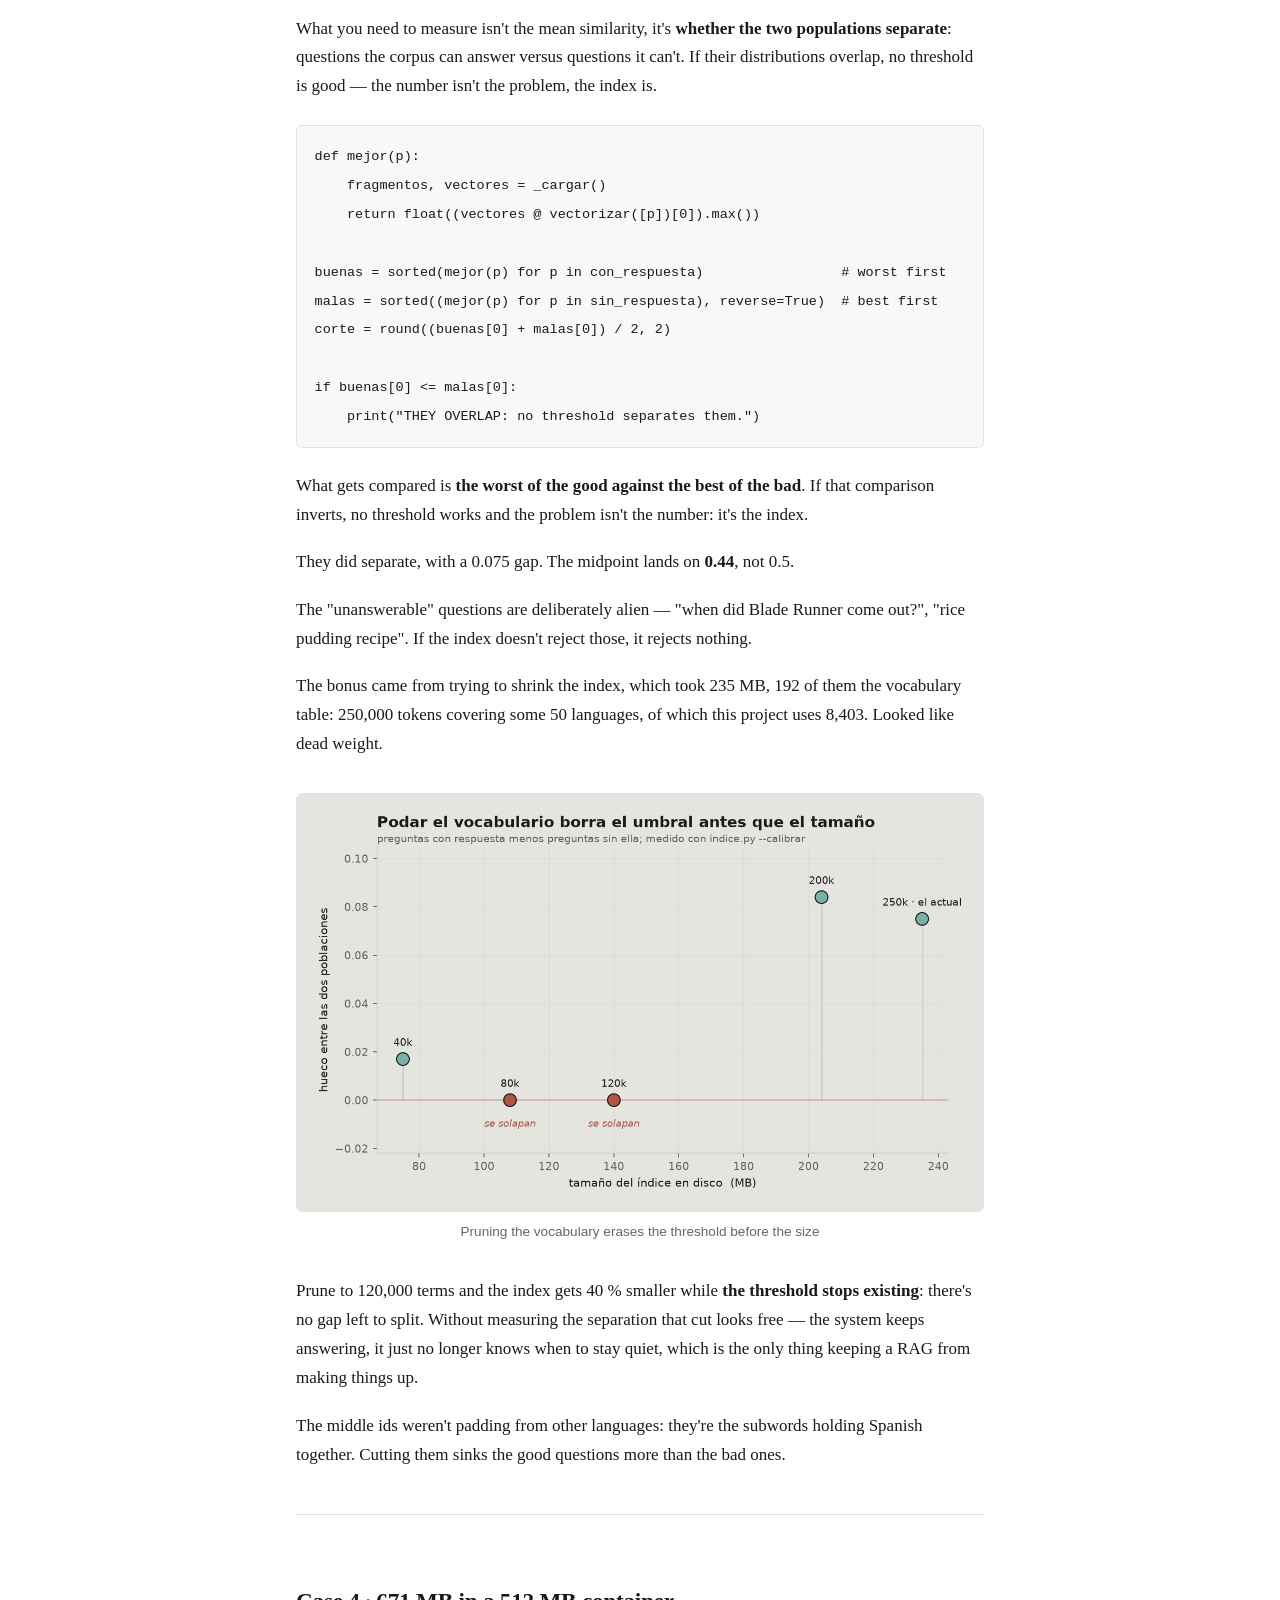
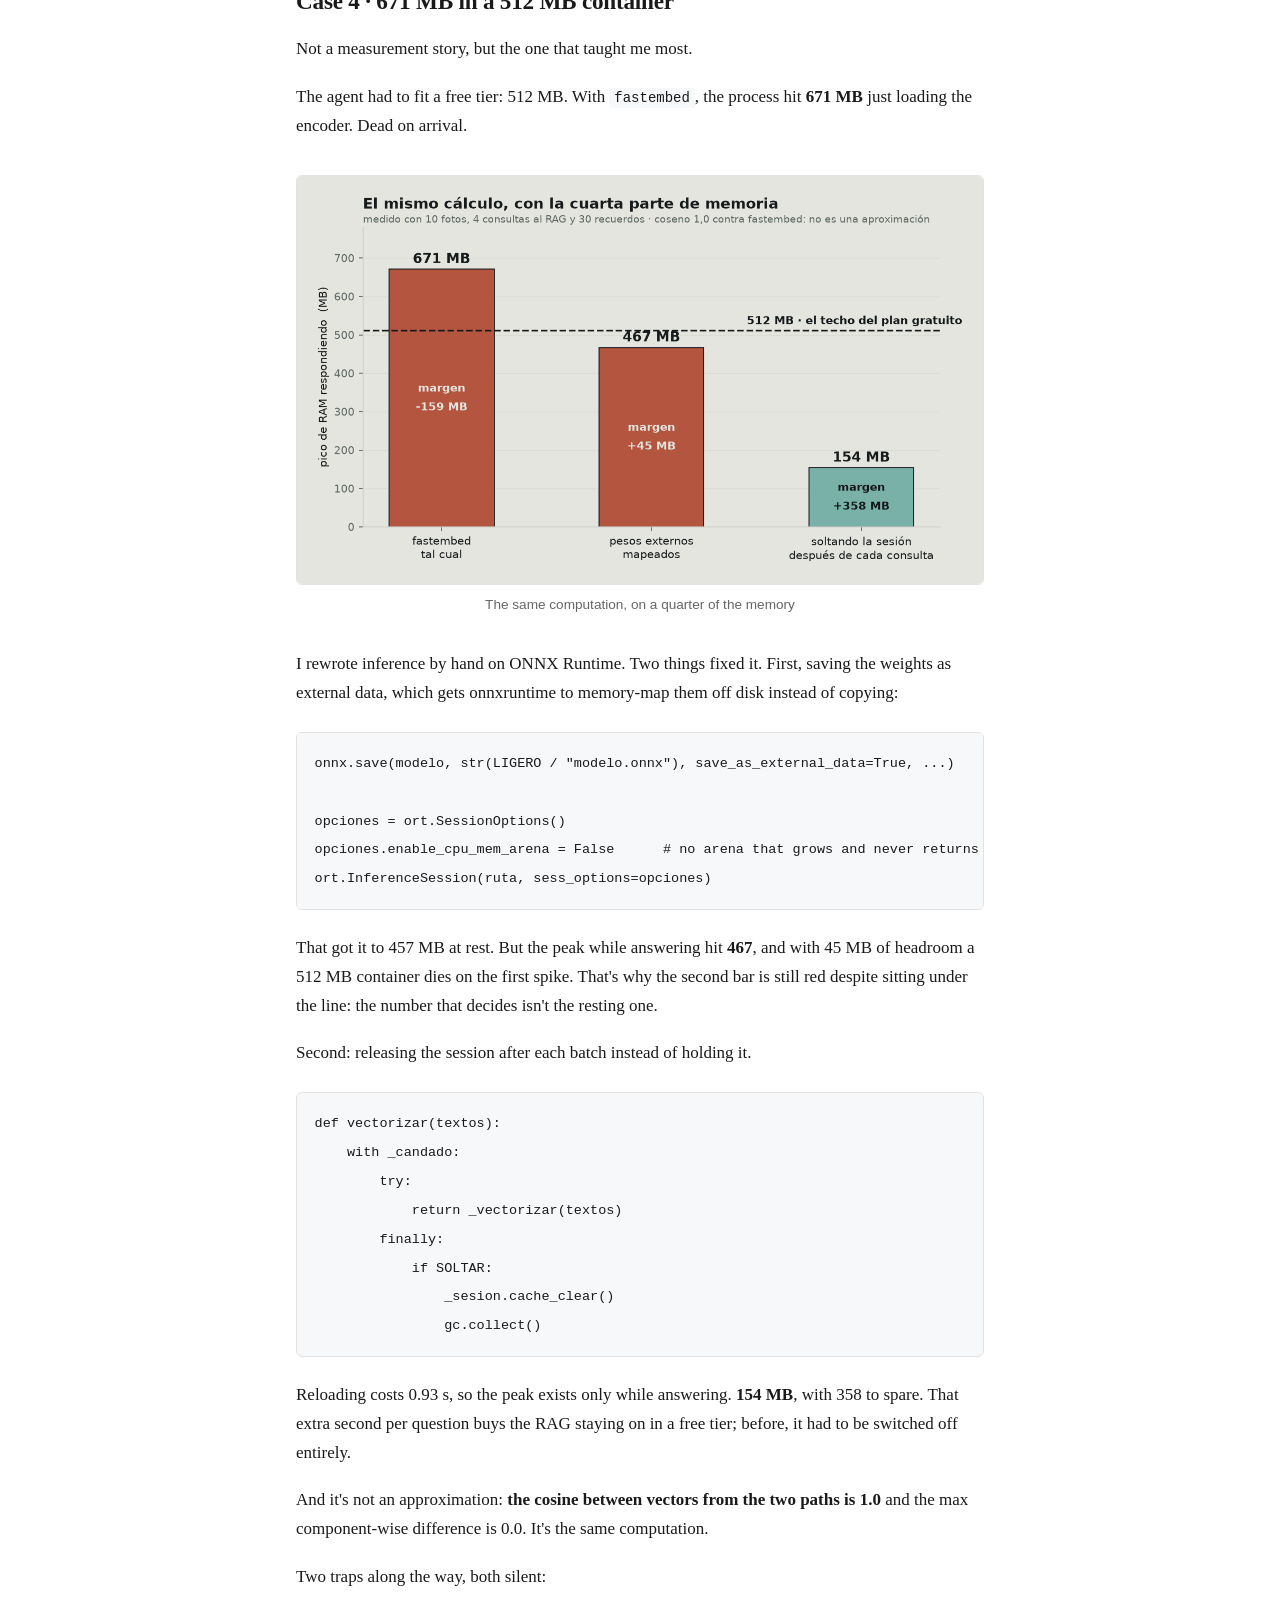
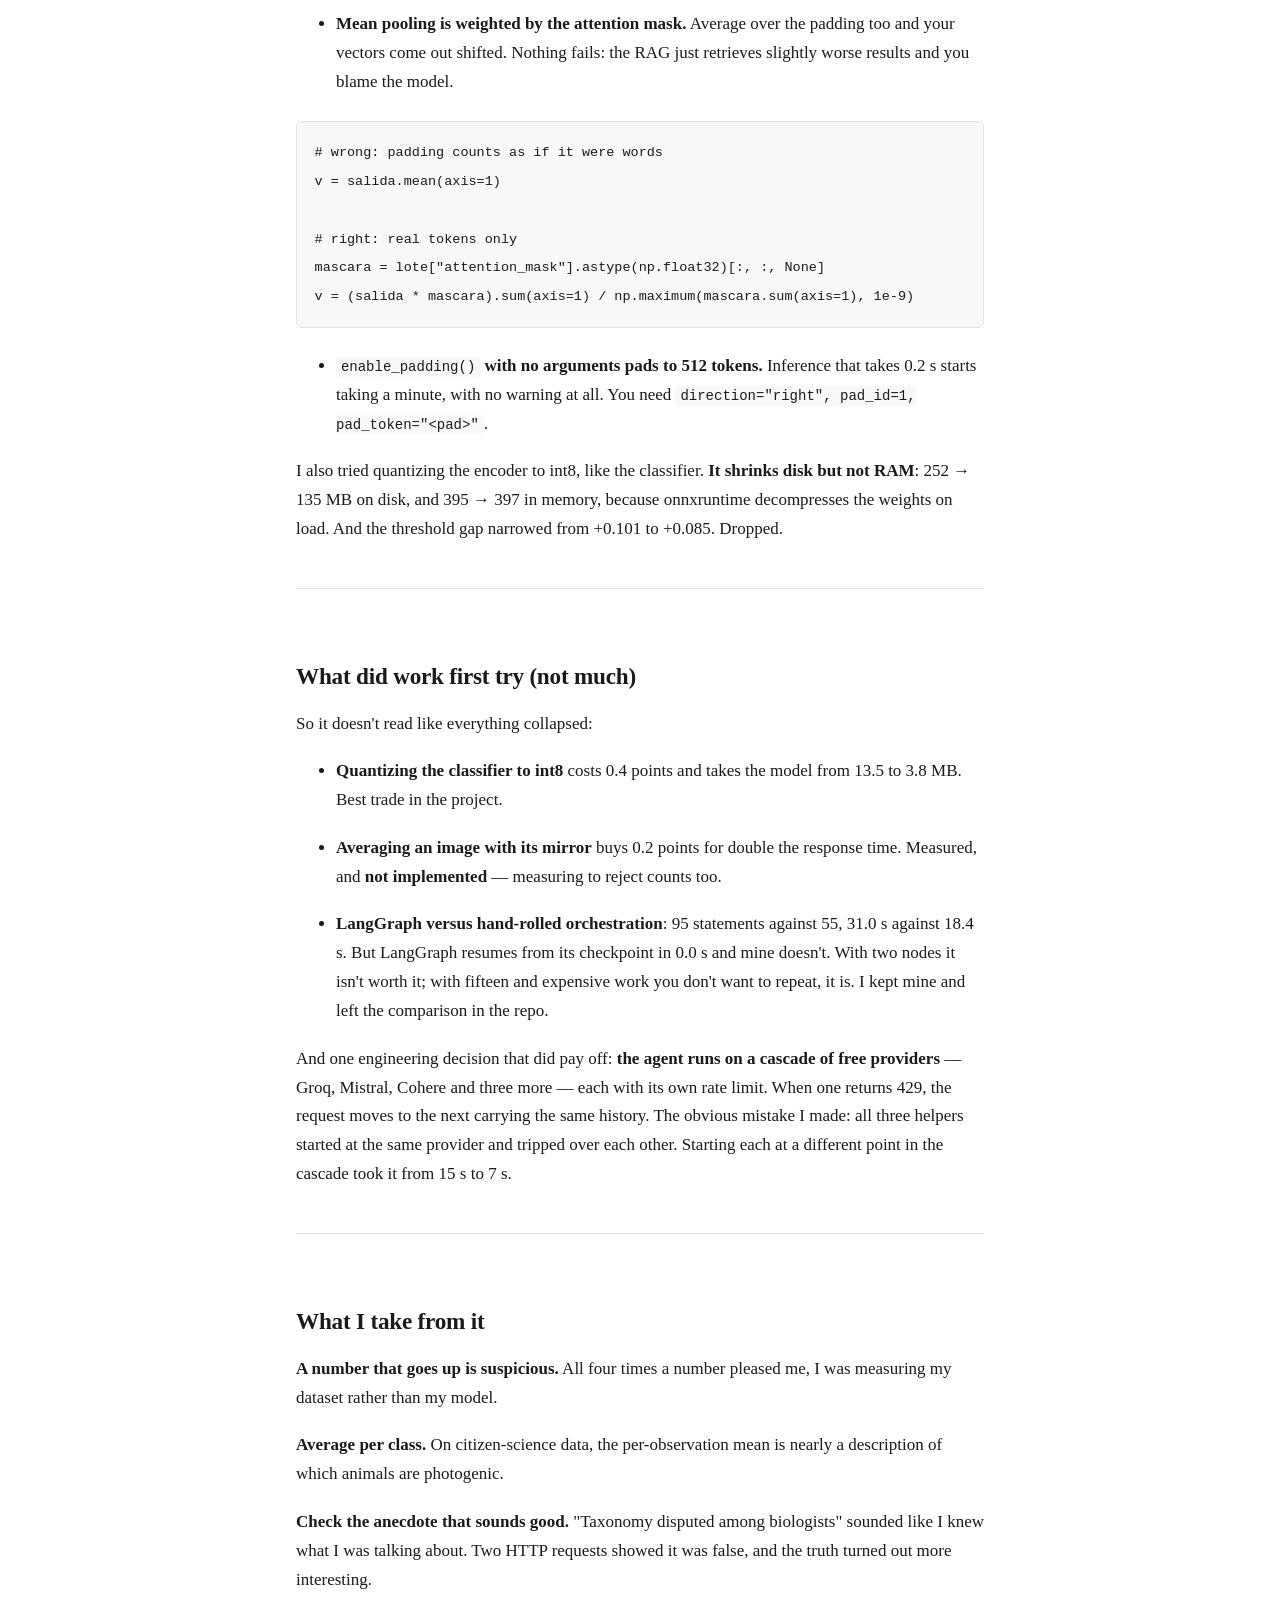
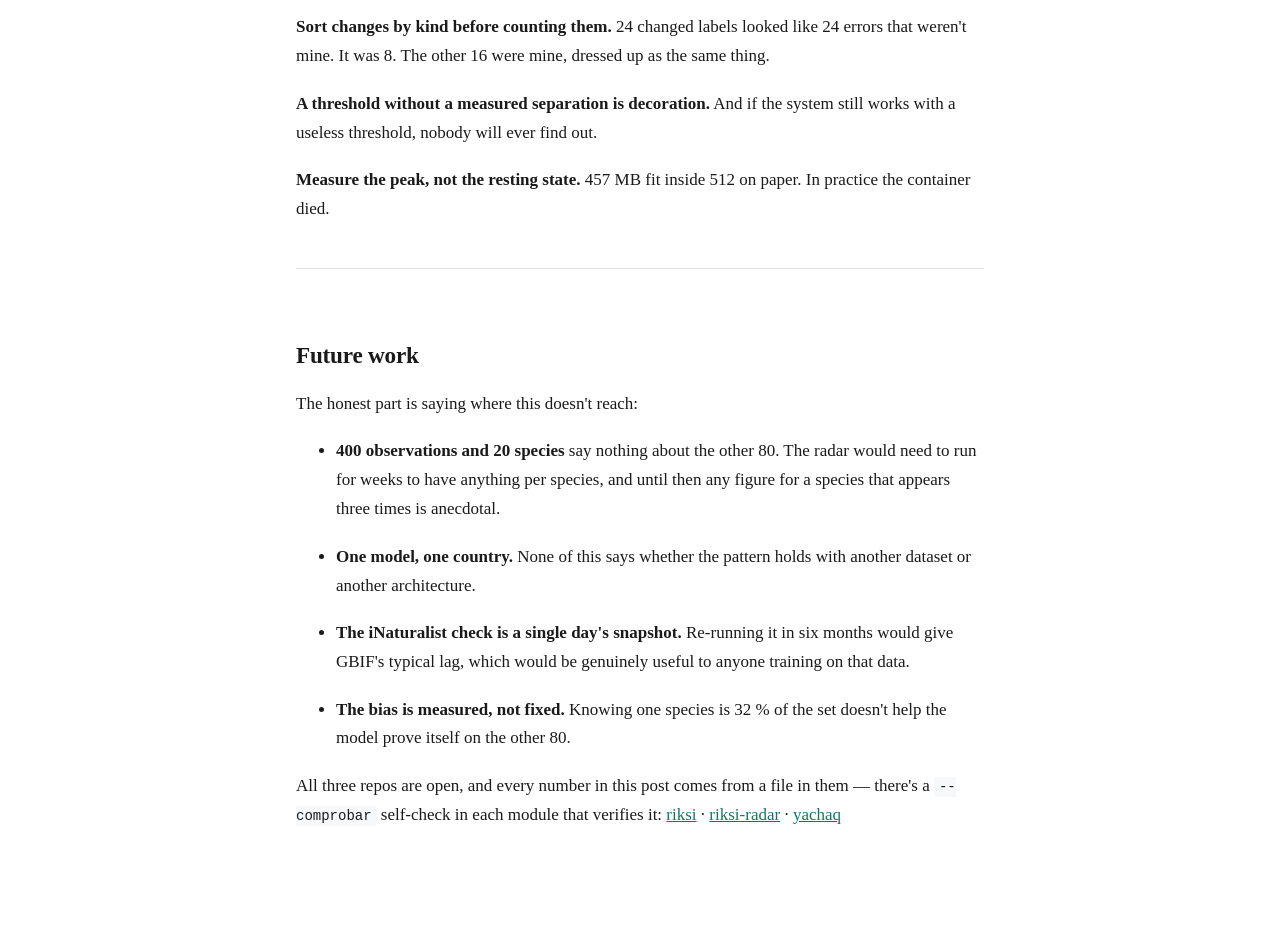
==== commit 1a44ff17: "El post, con seis figuras generadas desde los datos y pagina propia Las figuras no llevan ningun num" ====
--- a/articulo/post-en.html
+++ b/articulo/post-en.html
@@ -36,12 +36,18 @@
 tr:last-child td { border-bottom: none }
 .cabecera { color: var(--suave); font-size: .92rem; margin: 0 0 3em;
             font-family: -apple-system, "Segoe UI", sans-serif; }
+figure { margin: 2em 0; }
+figure img { width: 100%; height: auto; display: block;
+             border: 1px solid var(--linea); border-radius: 6px; }
+figcaption { margin-top: .6em; font-size: .85rem; color: var(--suave);
+             text-align: center;
+             font-family: -apple-system, "Segoe UI", sans-serif; }
 
 /* Para el PDF: que nada se parta por la mitad al imprimir. */
 @media print {
   body { max-width: none; padding: 0; font-size: 11.5pt }
   h1, h2, h3 { break-after: avoid }
-  pre, table, blockquote { break-inside: avoid }
+  pre, table, blockquote, figure { break-inside: avoid }
   a { color: var(--tinta); text-decoration: none }
   a[href^="http"]::after { content: " (" attr(href) ")";
                            font-size: .8em; color: var(--suave) }
@@ -55,29 +61,60 @@
 <h2>The setup</h2>
 <p>Just enough to follow the rest:</p>
 <table>
-<tr><td><strong><a href="https://github.com/DiegoFernandoLojanTenesaca/riksi">riksi</a></strong></td><td>EfficientNet-Lite0, 100 species, 3.8 MB in int8. Runs in the browser via ONNX Runtime Web</td></tr>
+<tr><td><strong><a href="https://github.com/DiegoFernandoLojanTenesaca/riski">riksi</a></strong></td><td>EfficientNet-Lite0, 100 species, 3.8 MB in int8. Runs in the browser via ONNX Runtime Web</td></tr>
 <tr><td><strong><a href="https://github.com/DiegoFernandoLojanTenesaca/riksi-radar">riksi-radar</a></strong></td><td>Kafka → the model → DuckDB → dbt. Pulls new observations from <a href="https://www.gbif.org/">GBIF</a> and classifies them without seeing the label</td></tr>
 <tr><td><strong><a href="https://github.com/DiegoFernandoLojanTenesaca/yachaq">yachaq</a></strong></td><td>An agent over all of it: RAG, memory, MCP server</td></tr></table>
+<figure><img src="imagenes/montaje.png" alt="The radar: GBIF, Kafka, the model, DuckDB, dbt"><figcaption>The radar: GBIF, Kafka, the model, DuckDB, dbt</figcaption></figure>
 <p>The model gets <strong>79.8 %</strong> top-1 on 1000 validation images. That one is measured correctly and isn&#x27;t among the numbers that fall apart.</p>
+<p>Worth stating up front is how it got to 3.8 MB, because it&#x27;s the one decision in the project that came for free:</p>
+<figure><img src="imagenes/cuantizacion.png" alt="Quantizing to int8: 3.5x smaller for 0.4 points"><figcaption>Quantizing to int8: 3.5x smaller for 0.4 points</figcaption></figure>
+<p>That&#x27;s the trade: <strong>0.4 accuracy points for a model 3.5 times smaller</strong>. For a classifier that has to download into someone&#x27;s browser on mobile data, there&#x27;s nothing to discuss.</p>
 <hr>
 <h2>Case 1 · &quot;The model does better outside its own split&quot;</h2>
-<p>Validation images come from the same split as training: same sources, same photographers, same framing bias. 79.8 % there answers a fairly narrow question.</p>
-<p>So I built the radar: take observations uploaded to GBIF <strong>afterwards</strong>, by different people, that nobody hand-picked, and run every photo through the model.</p>
+<p>Validation images come from the same split as training: same sources, same photographers, same framing bias. 79.8 % there answers a fairly narrow question, and not the one that matters. The one that matters is what happens when a photo nobody picked shows up.</p>
+<p>That&#x27;s what the radar is for. The idea is simple: take observations uploaded to GBIF <strong>after</strong> training, by different people, and run each photo through the model without letting it see the label. Then compare.</p>
 <p>400 observations. <strong>337 correct: 84.2 %.</strong></p>
 <p>Six points above the validation bank. I wrote it in the README with &quot;goes up&quot; in bold.</p>
 <p>It&#x27;s wrong. Not the arithmetic — the bias.</p>
-<pre><code>Amblyrhynchus cristatus (marine iguana)   128 of 400   32 %
-top three species combined                198 of 400   50 %
-distinct species, out of the 100 it knows          20</code></pre>
+<figure><img src="imagenes/sesgo.png" alt="One species is 32 % of the 400 observations"><figcaption>One species is 32 % of the 400 observations</figcaption></figure>
+<p>The left panel is the problem: <strong>one species, the marine iguana, is 128 of the 400 observations.</strong> The top three combined are half the set, and out of the 100 species the model knows, only 20 show up at all.</p>
 <p>Citizen science doesn&#x27;t sample uniformly. People photograph what they see, and in the Galápagos they see marine iguanas. That 84.2 % is mostly the model&#x27;s grade on one species, repeated 128 times.</p>
+<p>And the right panel shows why that inflates the number rather than sinking it: the marine iguana is among the species it handles <strong>best</strong> (94.5 %). The set is dominated by an easy case.</p>
 <p>Averaging per species instead of per observation — giving the iguana the same weight as the turtle that shows up three times:</p>
 <table>
 <tr><th></th><th>accuracy</th></tr>
 <tr><td>per observation</td><td>84.2 %</td></tr>
 <tr><td><strong>averaged over species</strong></td><td><strong>78.7 %</strong></td></tr></table>
+<p>It&#x27;s two lines of SQL apart:</p>
+<pre><code class="lenguaje-sql">-- per observation: every photo weighs the same
+select avg(coincide::int) from observaciones;
+
+-- per species: every species weighs the same
+select avg(tasa) from (
+  select especie, avg(coincide::int) tasa
+  from observaciones group by especie
+);</code></pre>
 <p>And there&#x27;s the interesting part: <strong>78.7 % in the field against 78.0 % on the bank.</strong> The model doesn&#x27;t do better outside its split. It performs the same.</p>
 <p>Which is a more boring conclusion and a far more credible one. &quot;No drift&quot; is a result; &quot;improves in production&quot; was an artifact of how I averaged.</p>
 <blockquote><p>If you&#x27;re publishing one number over citizen-science data, average per class. The per-observation mean measures your data distribution as much as your model.</p></blockquote>
+<h3>Why the pipeline has Kafka in it</h3>
+<p>A fair objection: 400 observations fit in a CSV. What&#x27;s Kafka for?</p>
+<p>Because the real number isn&#x27;t 400. GBIF receives roughly <strong>130,000 observations a day from Ecuador alone</strong>, and 1.6 % of those fall in the hundred species the model knows — about 6,000 daily. The 400 are a slice for measuring, not the flow.</p>
+<p>Even so, the lesson from building it was a different one. <strong>Kafka wouldn&#x27;t start</strong>, and the error pointed at the wrong place:</p>
+<pre><code>advertised.listeners cannot use the nonroutable meta-address 0.0.0.0</code></pre>
+<p>I had already overridden <code>advertised.listeners</code>. It took four attempts to see the complaint wasn&#x27;t about that one, but about the <strong>controller</strong> listener, also on</p>
+<p><code>0.0.0.0</code>, which Kafka derives its advertised address from:</p>
+<pre><code class="lenguaje-properties"># the one that matters is the second, not the first
+listeners=PLAINTEXT://0.0.0.0:9092,CONTROLLER://localhost:9093
+advertised.listeners=PLAINTEXT://localhost:9092</code></pre>
+<p>And a second, quieter one: <strong>Kafka kept declaring the consumer dead.</strong> By default it hands over 500 records per <code>poll()</code> and expects the next one within five minutes. Downloading and classifying 500 photos takes far longer, so Kafka reassigned the partitions and the <code>commit</code> failed with <em>&quot;the group has already rebalanced&quot;</em> — losing work already done.</p>
+<pre><code class="lenguaje-python">consumidor = KafkaConsumer(
+    TEMA,
+    max_poll_records=20,        # batches that actually fit the interval
+    max_poll_interval_ms=900_000,
+    enable_auto_commit=False,   # commit after the batch, not before
+)</code></pre>
+<p>The <code>enable_auto_commit=False</code> is the important part: with auto-commit, Kafka marks as processed what you&#x27;re still downloading, and if the process dies halfway those observations never come back.</p>
 <hr>
 <h2>Case 2 · The disagreements that weren&#x27;t the model&#x27;s fault</h2>
 <p>That left 63 observations where the model and GBIF disagreed. Three possible explanations: the model was wrong, the observation is misidentified, or the photo doesn&#x27;t show what the record claims.</p>
@@ -94,6 +131,7 @@
     return {&quot;taxon_hoy&quot;: (o.get(&quot;taxon&quot;) or {}).get(&quot;name&quot;),
             &quot;grado&quot;: o.get(&quot;quality_grade&quot;),
             &quot;identificaciones&quot;: o.get(&quot;identifications_count&quot;, 0)}</code></pre>
+<p>(The iNaturalist API&#x27;s <code>photo_id</code> parameter looked like the shortcut. It doesn&#x27;t filter: it returns all 382 million results. Silently ignored.)</p>
 <p>All 63, two minutes of requests. 24 carry a different label today.</p>
 <p>But there&#x27;s a trap I nearly walked into. Not every change means the same thing:</p>
 <table>
@@ -104,48 +142,58 @@
 <p>Counting those separately is the whole difference between a finding and self-deception, so the judging logic is the one piece with a real test:</p>
 <pre><code class="lenguaje-python">def _juzgar(caso, hoy):
     gbif, dice, ahora = caso[&quot;gbif&quot;], caso[&quot;modelo&quot;], hoy[&quot;taxon_hoy&quot;]
-    if ahora == gbif:                          return &quot;unchanged&quot;
-    if _es_hijo(ahora, gbif):                  return &quot;narrowed&quot;
+    if ahora == gbif:                           return &quot;unchanged&quot;
+    if _es_hijo(ahora, gbif):                   return &quot;narrowed&quot;
     if ahora == dice or _es_hijo(ahora, dice):  return &quot;the model was right&quot;
     return &quot;species changed&quot;</code></pre>
 <p><code>_es_hijo</code> compares word by word rather than with <code>startswith</code>, which would accept a match halfway through a word:</p>
-<pre><code class="lenguaje-python">assert not _es_hijo(&quot;Anous stolidusa&quot;, &quot;Anous stolidus&quot;)
+<pre><code class="lenguaje-python">def _es_hijo(taxon, especie):
+    partes, base = (taxon or &quot;&quot;).split(), (especie or &quot;&quot;).split()
+    return len(partes) &gt; len(base) and partes[:len(base)] == base
+
+assert not _es_hijo(&quot;Anous stolidusa&quot;, &quot;Anous stolidus&quot;)
 assert not _es_hijo(&quot;Anous stolidus&quot;, &quot;Anous stolidus&quot;)   # nor its own child
 assert     _es_hijo(&quot;Chelonoidis niger porteri&quot;, &quot;Chelonoidis niger&quot;)</code></pre>
 <p>The result:</p>
-<table>
-<tr><th>of the 63 disagreements</th><th></th></tr>
-<tr><td>label unchanged</td><td>39</td></tr>
-<tr><td>narrowed to subspecies → still wrong</td><td>16</td></tr>
-<tr><td><strong>label was stale: the model was right</strong></td><td><strong>8</strong></td></tr></table>
+<figure><img src="imagenes/desacuerdos.png" alt="The 63 disagreements, checked against iNaturalist"><figcaption>The 63 disagreements, checked against iNaturalist</figcaption></figure>
 <p>Eight out of 63 weren&#x27;t errors. And all 63 are <em>research grade</em> on iNaturalist — identifications the community already confirmed — so the other 55 have nowhere to hide.</p>
 <p><strong>And it still needs discounting.</strong> All eight are the same taxon. Removing them lifts the per-species mean from 78.7 % to 81.2 %, but that fixes one species out of twenty and none of the rest: it&#x27;s the Case 1 bias coming back through another door. The number I&#x27;d still publish is 78.7 %.</p>
+<p>What it does leave is something reusable: <strong>GBIF had 13 % of the records I checked out of date.</strong> Anyone training on GBIF data without cross-checking it is inheriting that lag.</p>
 <hr>
 <h2>Case 3 · The threshold I&#x27;d picked by eye</h2>
 <p>The agent has a RAG over the fact sheets for all 100 species. The usual question: above what similarity is a retrieved sheet actually relevant?</p>
 <p>I set 0.5. Round number, no reason behind it.</p>
-<p>What you need to measure isn&#x27;t the mean similarity, it&#x27;s <strong>whether the two populations separate</strong>: questions the corpus can answer versus questions it can&#x27;t. If their distributions overlap, no threshold is good — the number isn&#x27;t the problem.</p>
-<p>They did separate, with a 0.075 gap between them. The midpoint lands on <strong>0.44</strong>, not 0.5.</p>
-<p>The bonus came from trying to shrink the index, which took 235 MB:</p>
-<pre><code>vocabulary    disk     gap between the two populations
-   250,037    235 MB    +0.075   ← the current one
-   200,000    204 MB    +0.084   31 MB less; not worth the risk
-   120,000    140 MB    THEY OVERLAP
-    80,000    108 MB    THEY OVERLAP
-    40,000     75 MB    +0.017   barely survives</code></pre>
-<p>Prune to 120,000 terms and the index gets 40 % smaller while <strong>the threshold stops existing</strong>: there&#x27;s no gap left to split. Without measuring the separation that cut looks free — the system keeps answering, it just no longer knows when to stay quiet.</p>
+<p>What you need to measure isn&#x27;t the mean similarity, it&#x27;s <strong>whether the two populations separate</strong>: questions the corpus can answer versus questions it can&#x27;t. If their distributions overlap, no threshold is good — the number isn&#x27;t the problem, the index is.</p>
+<pre><code class="lenguaje-python">def mejor(p):
+    fragmentos, vectores = _cargar()
+    return float((vectores @ vectorizar([p])[0]).max())
+
+buenas = sorted(mejor(p) for p in con_respuesta)                 # worst first
+malas = sorted((mejor(p) for p in sin_respuesta), reverse=True)  # best first
+corte = round((buenas[0] + malas[0]) / 2, 2)
+
+if buenas[0] &lt;= malas[0]:
+    print(&quot;THEY OVERLAP: no threshold separates them.&quot;)</code></pre>
+<p>What gets compared is <strong>the worst of the good against the best of the bad</strong>. If that comparison inverts, no threshold works and the problem isn&#x27;t the number: it&#x27;s the index.</p>
+<p>They did separate, with a 0.075 gap. The midpoint lands on <strong>0.44</strong>, not 0.5.</p>
+<p>The &quot;unanswerable&quot; questions are deliberately alien — &quot;when did Blade Runner come out?&quot;, &quot;rice pudding recipe&quot;. If the index doesn&#x27;t reject those, it rejects nothing.</p>
+<p>The bonus came from trying to shrink the index, which took 235 MB, 192 of them the vocabulary table: 250,000 tokens covering some 50 languages, of which this project uses 8,403. Looked like dead weight.</p>
+<figure><img src="imagenes/calibracion.png" alt="Pruning the vocabulary erases the threshold before the size"><figcaption>Pruning the vocabulary erases the threshold before the size</figcaption></figure>
+<p>Prune to 120,000 terms and the index gets 40 % smaller while <strong>the threshold stops existing</strong>: there&#x27;s no gap left to split. Without measuring the separation that cut looks free — the system keeps answering, it just no longer knows when to stay quiet, which is the only thing keeping a RAG from making things up.</p>
+<p>The middle ids weren&#x27;t padding from other languages: they&#x27;re the subwords holding Spanish together. Cutting them sinks the good questions more than the bad ones.</p>
 <hr>
 <h2>Case 4 · 671 MB in a 512 MB container</h2>
 <p>Not a measurement story, but the one that taught me most.</p>
 <p>The agent had to fit a free tier: 512 MB. With <code>fastembed</code>, the process hit <strong>671 MB</strong> just loading the encoder. Dead on arrival.</p>
-<p>The cause: <code>fastembed</code> loads the model weights into RAM and keeps them there.</p>
-<p>I rewrote inference by hand on ONNX Runtime. Two things fixed it. First, saving the weights as external data, which gets them memory-mapped instead of copied:</p>
+<figure><img src="imagenes/memoria.png" alt="The same computation, on a quarter of the memory"><figcaption>The same computation, on a quarter of the memory</figcaption></figure>
+<p>I rewrote inference by hand on ONNX Runtime. Two things fixed it. First, saving the weights as external data, which gets onnxruntime to memory-map them off disk instead of copying:</p>
 <pre><code class="lenguaje-python">onnx.save(modelo, str(LIGERO / &quot;modelo.onnx&quot;), save_as_external_data=True, ...)
 
 opciones = ort.SessionOptions()
 opciones.enable_cpu_mem_arena = False      # no arena that grows and never returns
 ort.InferenceSession(ruta, sess_options=opciones)</code></pre>
-<p>Second, releasing the session after each batch instead of holding it:</p>
+<p>That got it to 457 MB at rest. But the peak while answering hit <strong>467</strong>, and with 45 MB of headroom a 512 MB container dies on the first spike. That&#x27;s why the second bar is still red despite sitting under the line: the number that decides isn&#x27;t the resting one.</p>
+<p>Second: releasing the session after each batch instead of holding it.</p>
 <pre><code class="lenguaje-python">def vectorizar(textos):
     with _candado:
         try:
@@ -154,13 +202,23 @@
             if SOLTAR:
                 _sesion.cache_clear()
                 gc.collect()</code></pre>
-<p>671 → 457 → <strong>154 MB</strong>, with room to spare.</p>
+<p>Reloading costs 0.93 s, so the peak exists only while answering. <strong>154 MB</strong>, with 358 to spare. That extra second per question buys the RAG staying on in a free tier; before, it had to be switched off entirely.</p>
+<p>And it&#x27;s not an approximation: <strong>the cosine between vectors from the two paths is 1.0</strong> and the max component-wise difference is 0.0. It&#x27;s the same computation.</p>
 <p>Two traps along the way, both silent:</p>
-<ul><li><strong>Mean pooling is weighted by the attention mask.</strong> Average over the padding too and your vectors come out shifted. Nothing fails: the RAG just retrieves slightly worse results and you blame the model.</li><li><strong><code>enable_padding()</code> with no arguments pads to 512 tokens.</strong> Inference that takes 0.2 s starts taking a minute. You need <code>direction=&quot;right&quot;, pad_id=1, pad_token=&quot;&lt;pad&gt;&quot;</code>.</li></ul>
+<ul><li><strong>Mean pooling is weighted by the attention mask.</strong> Average over the padding too and your vectors come out shifted. Nothing fails: the RAG just retrieves slightly worse results and you blame the model.</li></ul>
+<pre><code class="lenguaje-python"># wrong: padding counts as if it were words
+v = salida.mean(axis=1)
+
+# right: real tokens only
+mascara = lote[&quot;attention_mask&quot;].astype(np.float32)[:, :, None]
+v = (salida * mascara).sum(axis=1) / np.maximum(mascara.sum(axis=1), 1e-9)</code></pre>
+<ul><li><strong><code>enable_padding()</code> with no arguments pads to 512 tokens.</strong> Inference that takes 0.2 s starts taking a minute, with no warning at all. You need <code>direction=&quot;right&quot;, pad_id=1, pad_token=&quot;&lt;pad&gt;&quot;</code>.</li></ul>
+<p>I also tried quantizing the encoder to int8, like the classifier. <strong>It shrinks disk but not RAM</strong>: 252 → 135 MB on disk, and 395 → 397 in memory, because onnxruntime decompresses the weights on load. And the threshold gap narrowed from +0.101 to +0.085. Dropped.</p>
 <hr>
 <h2>What did work first try (not much)</h2>
 <p>So it doesn&#x27;t read like everything collapsed:</p>
-<ul><li><strong>int8 quantization</strong> costs 0.4 top-1 points and takes the model from 13.5 to 3.8 MB. Best trade in the project.</li><li><strong>Averaging an image with its mirror</strong> buys 0.2 points for double the response time. Measured, and <strong>not implemented</strong> — measuring to reject counts too.</li><li><strong>LangGraph versus hand-rolled orchestration</strong>: 95 statements against 55, 31.0 s against 18.4 s. But LangGraph resumes from its checkpoint in 0.0 s and mine doesn&#x27;t. With two nodes it isn&#x27;t worth it; with fifteen and expensive work you don&#x27;t want to repeat, it is. I kept mine and left the comparison in the repo.</li></ul>
+<ul><li><strong>Quantizing the classifier to int8</strong> costs 0.4 points and takes the model from 13.5 to 3.8 MB. Best trade in the project.</li><li><strong>Averaging an image with its mirror</strong> buys 0.2 points for double the response time. Measured, and <strong>not implemented</strong> — measuring to reject counts too.</li><li><strong>LangGraph versus hand-rolled orchestration</strong>: 95 statements against 55, 31.0 s against 18.4 s. But LangGraph resumes from its checkpoint in 0.0 s and mine doesn&#x27;t. With two nodes it isn&#x27;t worth it; with fifteen and expensive work you don&#x27;t want to repeat, it is. I kept mine and left the comparison in the repo.</li></ul>
+<p>And one engineering decision that did pay off: <strong>the agent runs on a cascade of free providers</strong> — Groq, Mistral, Cohere and three more — each with its own rate limit. When one returns 429, the request moves to the next carrying the same history. The obvious mistake I made: all three helpers started at the same provider and tripped over each other. Starting each at a different point in the cascade took it from 15 s to 7 s.</p>
 <hr>
 <h2>What I take from it</h2>
 <p><strong>A number that goes up is suspicious.</strong> All four times a number pleased me, I was measuring my dataset rather than my model.</p>
@@ -168,9 +226,10 @@
 <p><strong>Check the anecdote that sounds good.</strong> &quot;Taxonomy disputed among biologists&quot; sounded like I knew what I was talking about. Two HTTP requests showed it was false, and the truth turned out more interesting.</p>
 <p><strong>Sort changes by kind before counting them.</strong> 24 changed labels looked like 24 errors that weren&#x27;t mine. It was 8. The other 16 were mine, dressed up as the same thing.</p>
 <p><strong>A threshold without a measured separation is decoration.</strong> And if the system still works with a useless threshold, nobody will ever find out.</p>
+<p><strong>Measure the peak, not the resting state.</strong> 457 MB fit inside 512 on paper. In practice the container died.</p>
 <hr>
 <h2>Future work</h2>
 <p>The honest part is saying where this doesn&#x27;t reach:</p>
-<ul><li><strong>400 observations and 20 species</strong> say nothing about the other 80. The radar would need to run for weeks to have anything per species.</li><li><strong>One model, one country.</strong> None of this says whether the pattern holds anywhere else.</li><li><strong>The iNaturalist check is a single day&#x27;s snapshot.</strong> Re-running it in six months would give GBIF&#x27;s typical lag, which would be genuinely useful to anyone relying on that data.</li></ul>
-<p>All three repos are open, with the <code>--comprobar</code> self-checks behind the numbers: <a href="https://github.com/DiegoFernandoLojanTenesaca/riksi">riksi</a> · <a href="https://github.com/DiegoFernandoLojanTenesaca/riksi-radar">riksi-radar</a> · <a href="https://github.com/DiegoFernandoLojanTenesaca/yachaq">yachaq</a></p>
+<ul><li><strong>400 observations and 20 species</strong> say nothing about the other 80. The radar would need to run for weeks to have anything per species, and until then any figure for a species that appears three times is anecdotal.</li><li><strong>One model, one country.</strong> None of this says whether the pattern holds with another dataset or another architecture.</li><li><strong>The iNaturalist check is a single day&#x27;s snapshot.</strong> Re-running it in six months would give GBIF&#x27;s typical lag, which would be genuinely useful to anyone training on that data.</li><li><strong>The bias is measured, not fixed.</strong> Knowing one species is 32 % of the set doesn&#x27;t help the model prove itself on the other 80.</li></ul>
+<p>All three repos are open, and every number in this post comes from a file in them — there&#x27;s a <code>--comprobar</code> self-check in each module that verifies it: <a href="https://github.com/DiegoFernandoLojanTenesaca/riski">riksi</a> · <a href="https://github.com/DiegoFernandoLojanTenesaca/riksi-radar">riksi-radar</a> · <a href="https://github.com/DiegoFernandoLojanTenesaca/yachaq">yachaq</a></p>
 </html>
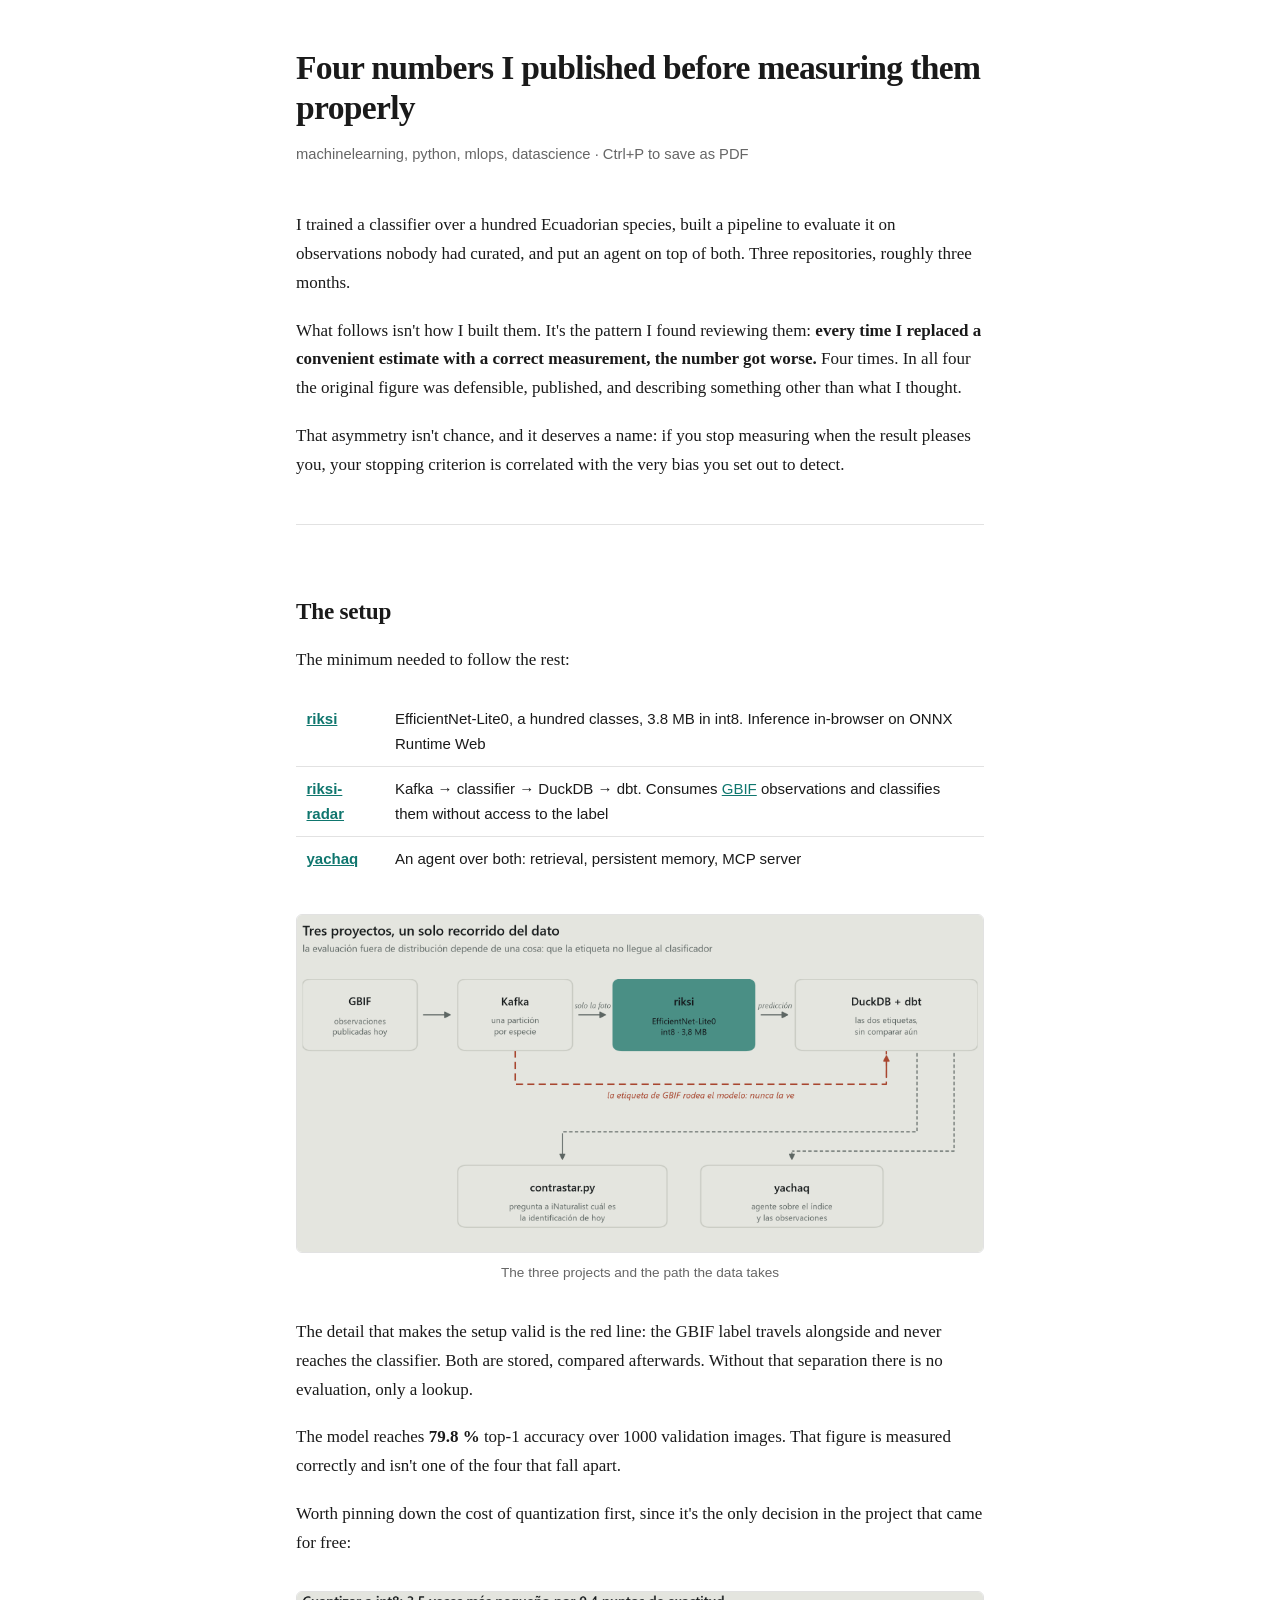
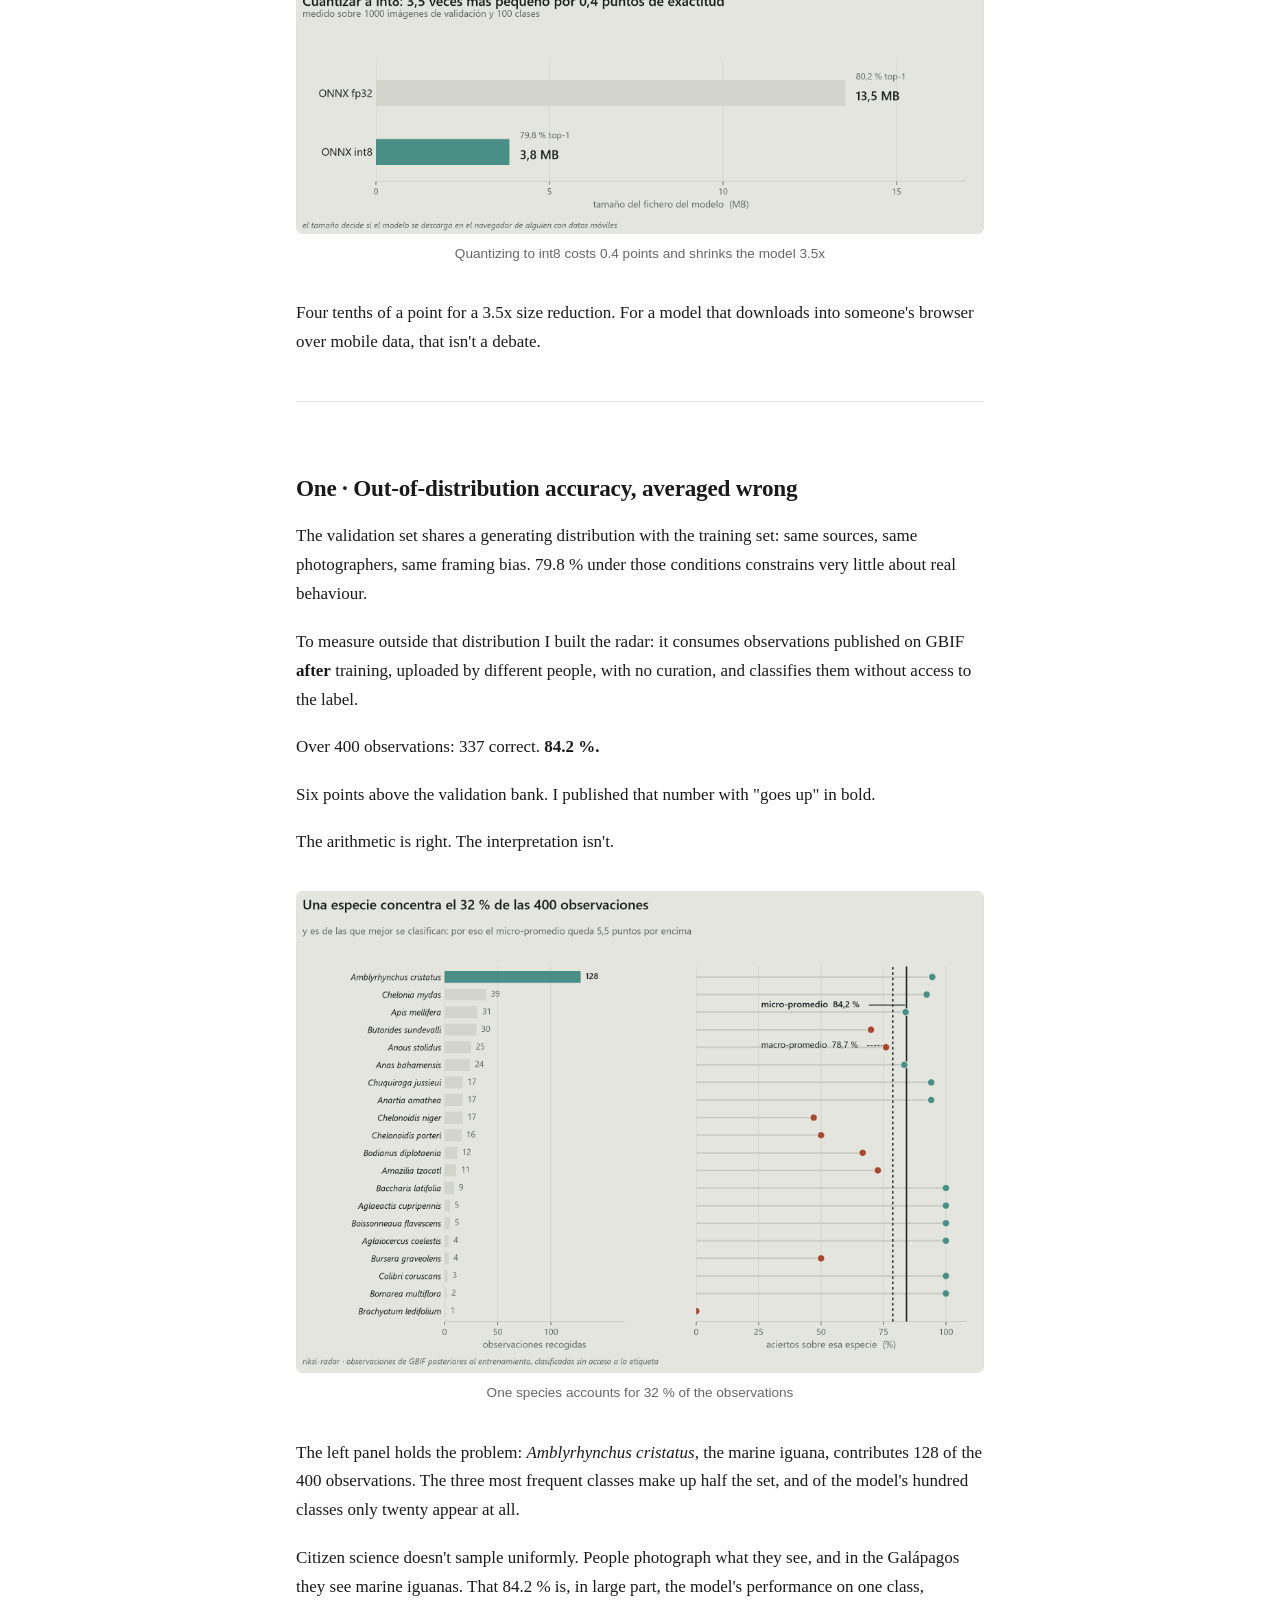
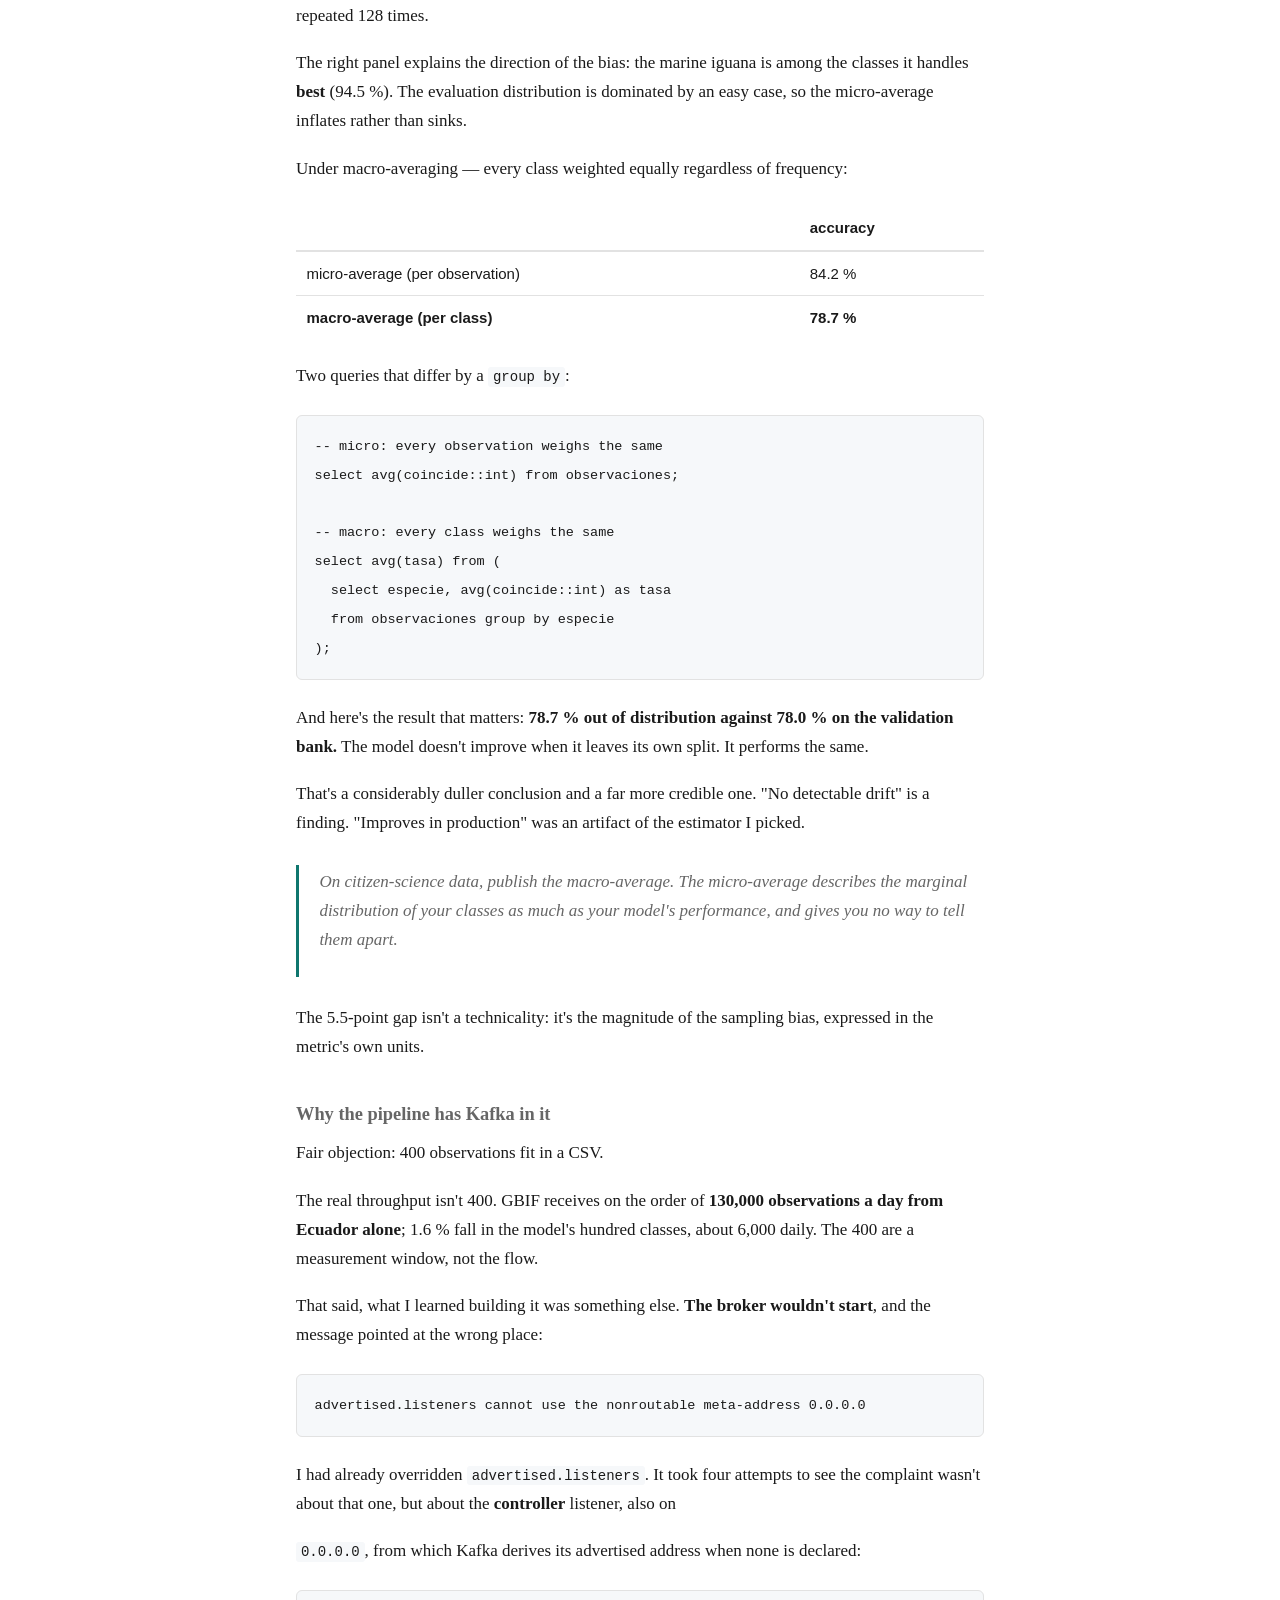
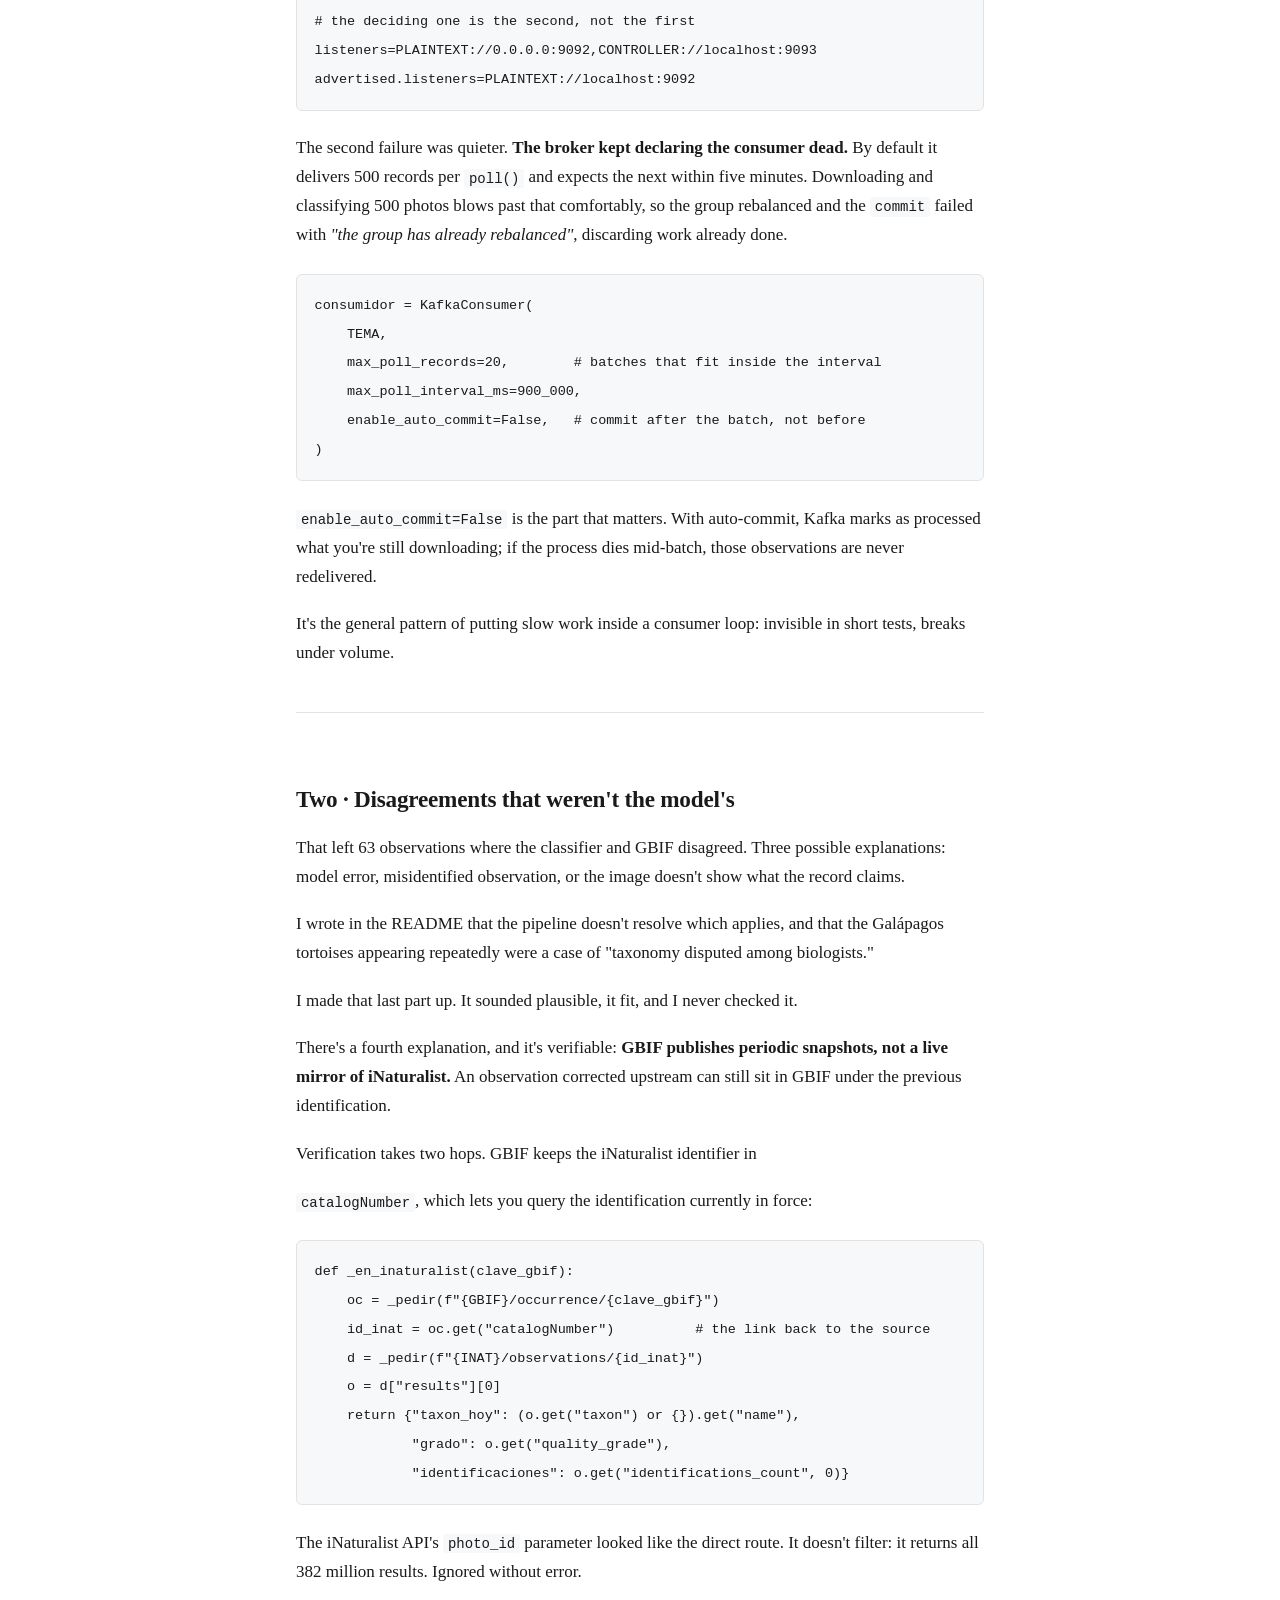
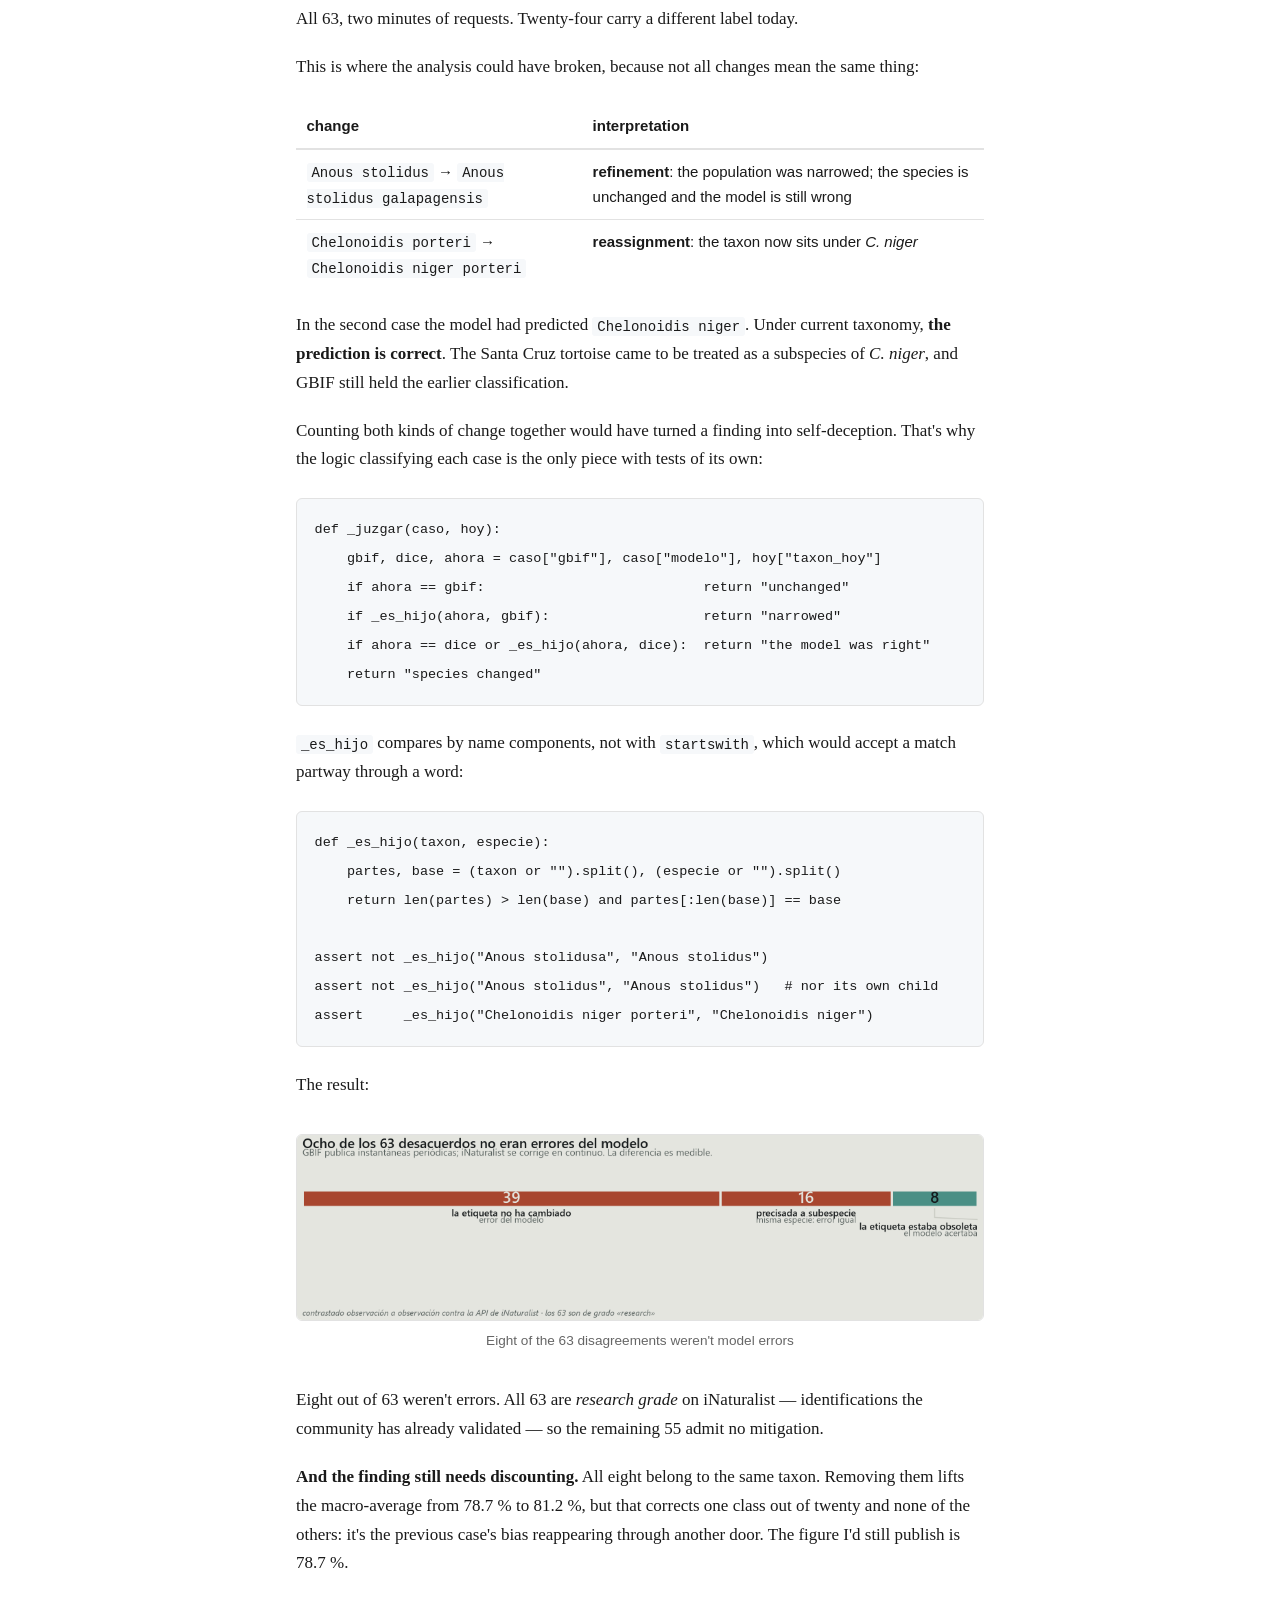
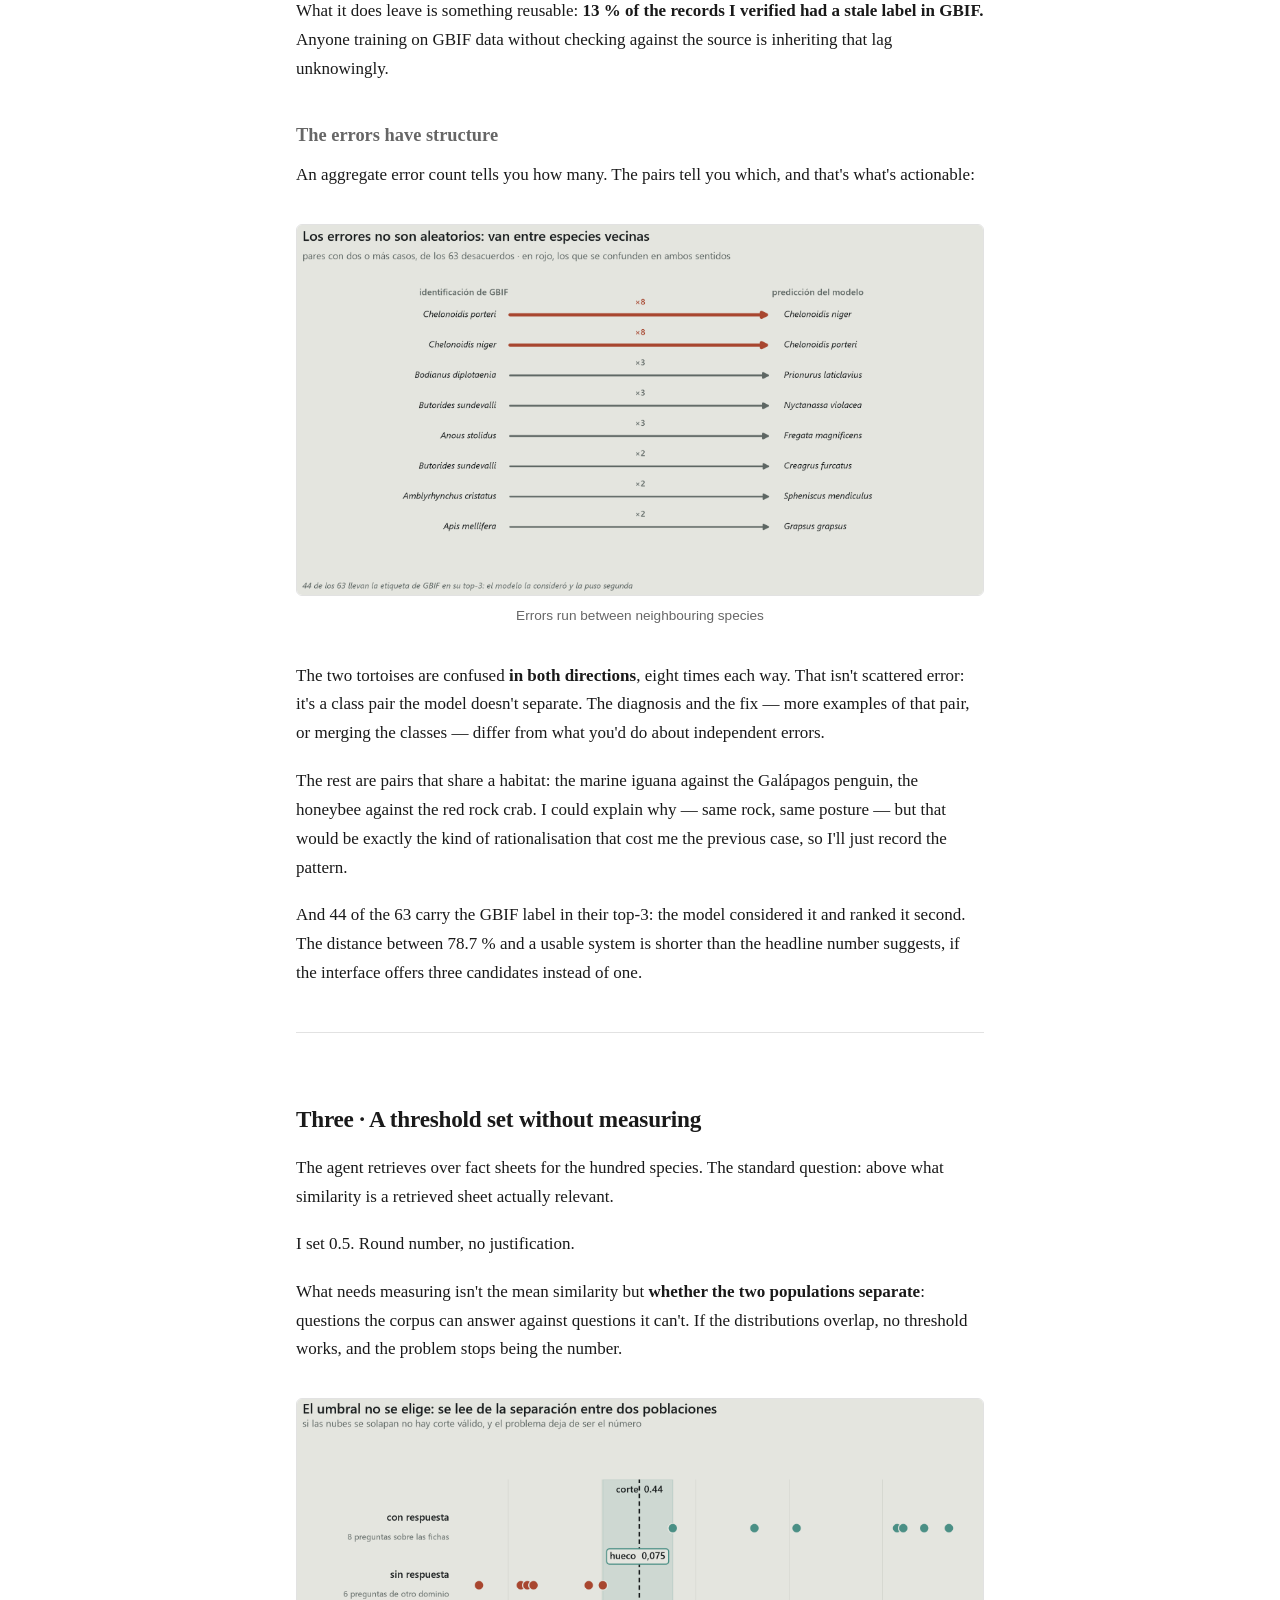
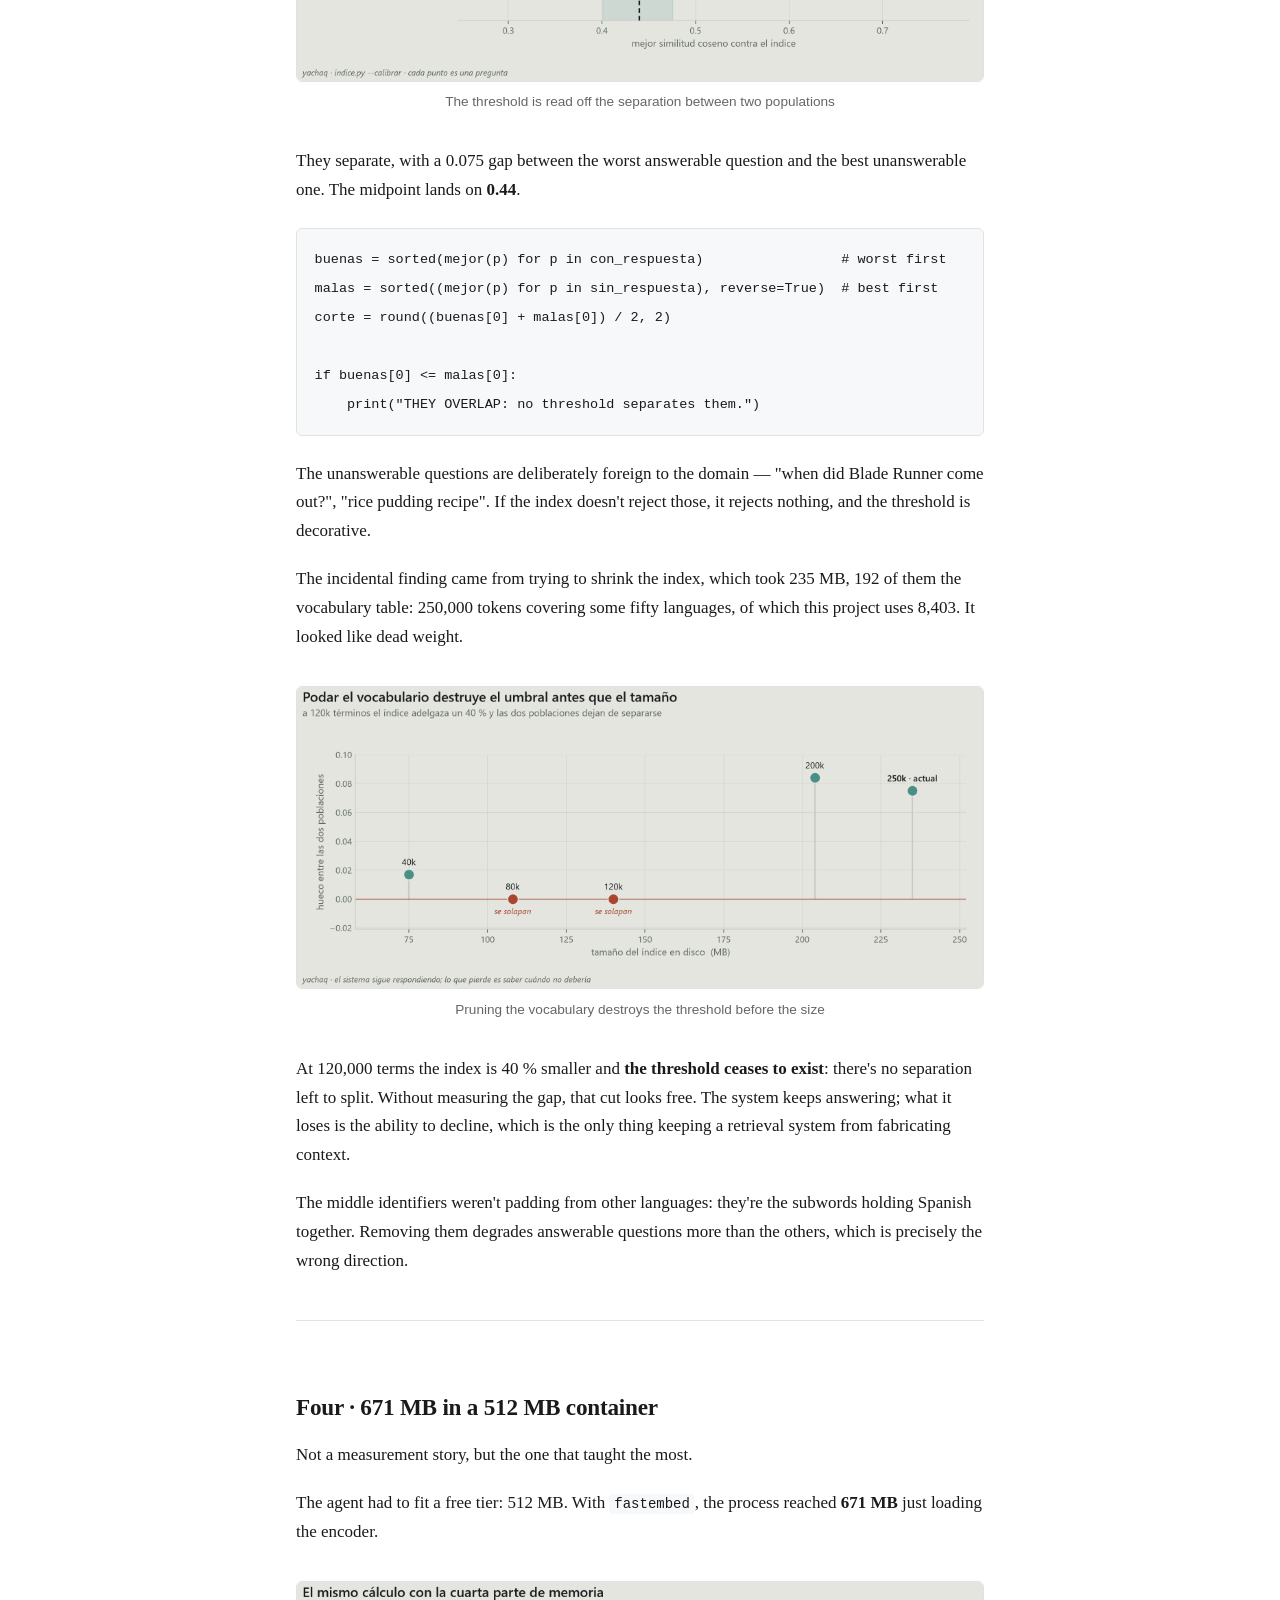
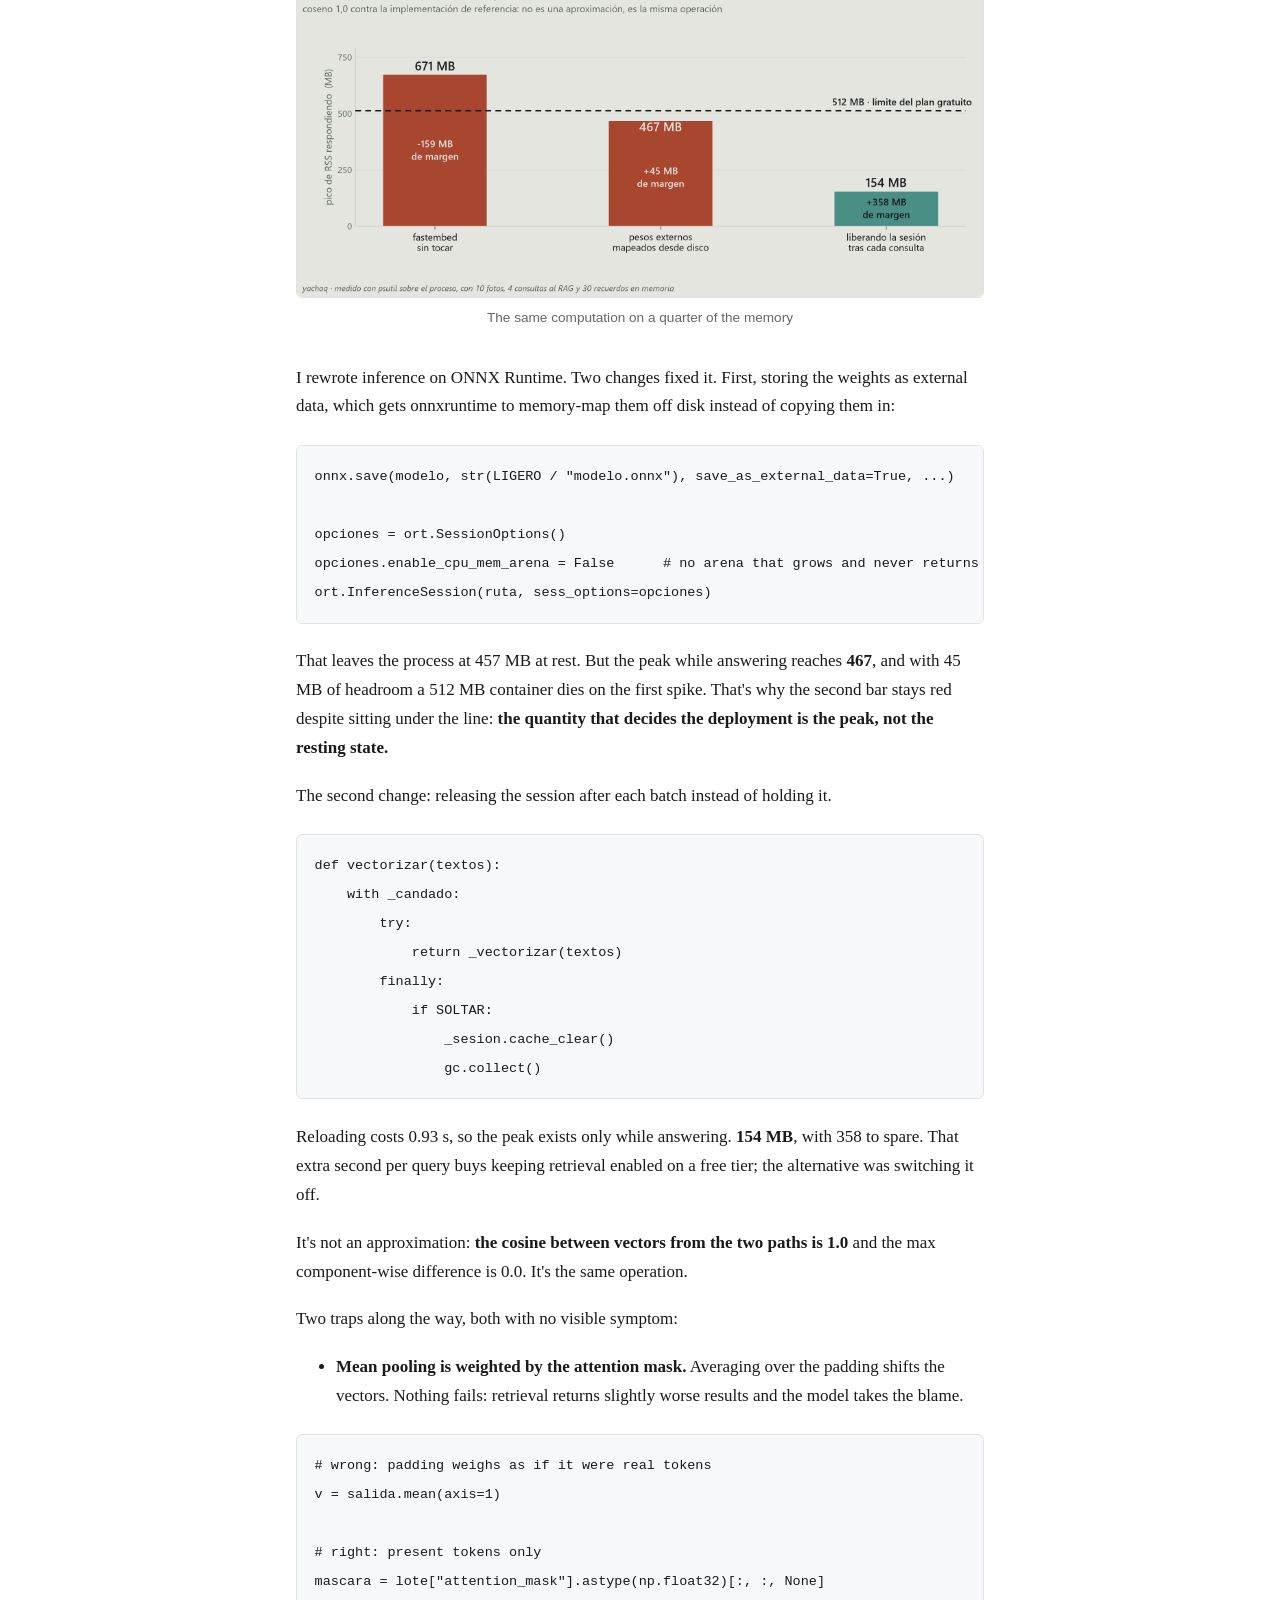
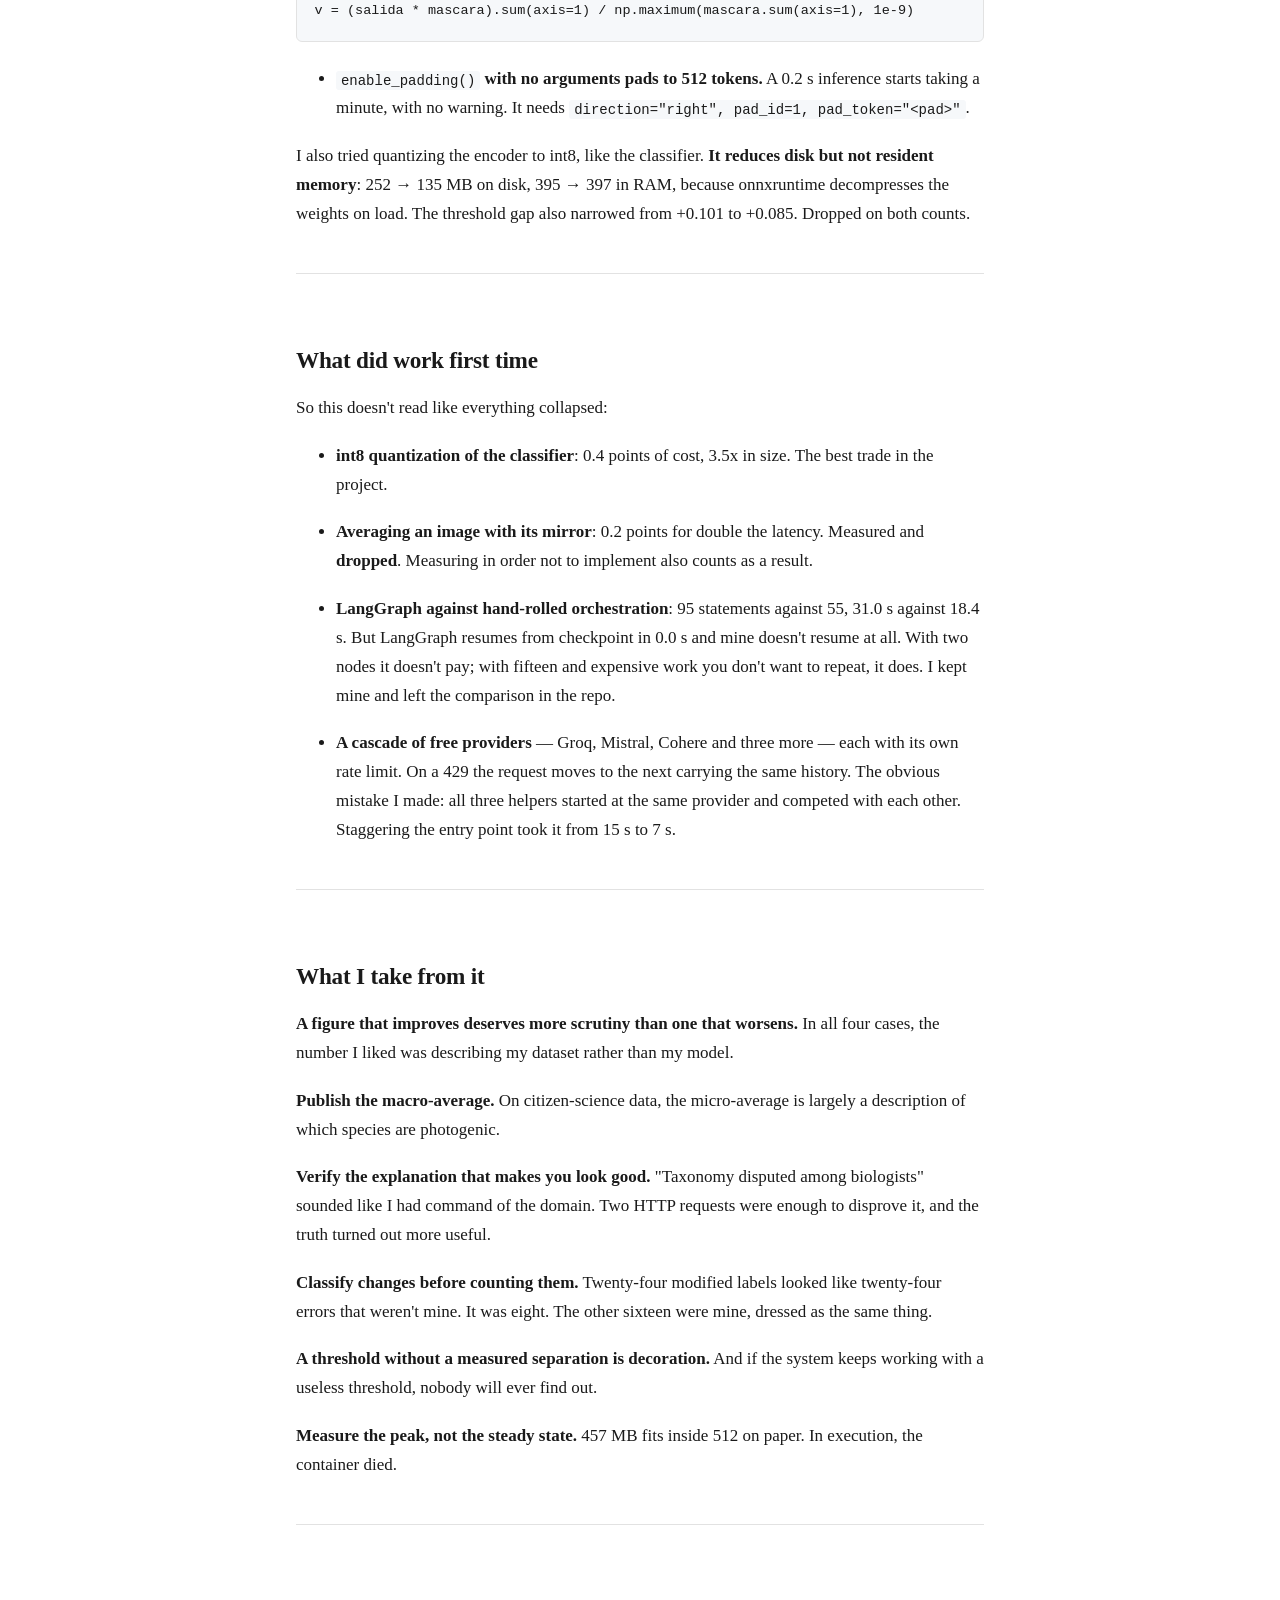
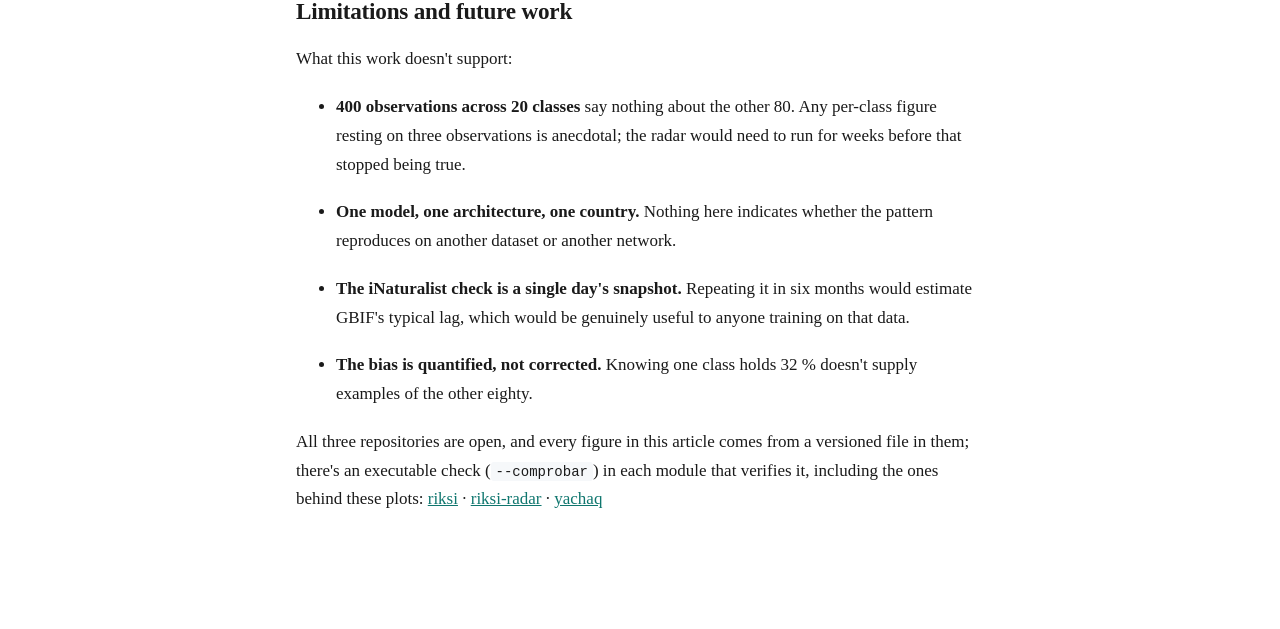
==== commit 6a486f97: "El articulo, reescrito: registro tecnico, ocho figuras, tema oscuro El texto pasa a primera persona " ====
--- a/articulo/post-en.html
+++ b/articulo/post-en.html
@@ -2,7 +2,7 @@
 <html lang="en">
 <meta charset="utf-8">
 <meta name="viewport" content="width=device-width,initial-scale=1">
-<title>Three projects, one lesson: almost every number I published was inflated</title>
+<title>Four numbers I published before measuring them properly</title>
 <style>
 :root { --tinta:#1a1a1a; --suave:#666; --linea:#e2e2e2; --fondo:#fff;
         --acento:#0f766e; --codigo:#f6f8fa; }
@@ -53,76 +53,79 @@
                            font-size: .8em; color: var(--suave) }
 }
 </style>
-<h1>Three projects, one lesson: almost every number I published was inflated</h1><p class="cabecera">machinelearning, python, mlops, datascience · Ctrl+P to save as PDF</p>
-<p>I trained a classifier for 100 Ecuadorian species, built a pipeline to watch it work on real observations, and put an agent on top. Three repos, about three months.</p>
-<p>This post isn&#x27;t about how I built them. It&#x27;s about how <strong>every time I measured something properly, the number went down</strong> — and how that&#x27;s the job, not a setback.</p>
-<p>Four cases. In all four the first number was defensible, published, and misleading.</p>
+<h1>Four numbers I published before measuring them properly</h1><p class="cabecera">machinelearning, python, mlops, datascience · Ctrl+P to save as PDF</p>
+<p>I trained a classifier over a hundred Ecuadorian species, built a pipeline to evaluate it on observations nobody had curated, and put an agent on top of both. Three repositories, roughly three months.</p>
+<p>What follows isn&#x27;t how I built them. It&#x27;s the pattern I found reviewing them: <strong>every time I replaced a convenient estimate with a correct measurement, the number got worse.</strong> Four times. In all four the original figure was defensible, published, and describing something other than what I thought.</p>
+<p>That asymmetry isn&#x27;t chance, and it deserves a name: if you stop measuring when the result pleases you, your stopping criterion is correlated with the very bias you set out to detect.</p>
 <hr>
 <h2>The setup</h2>
-<p>Just enough to follow the rest:</p>
+<p>The minimum needed to follow the rest:</p>
 <table>
-<tr><td><strong><a href="https://github.com/DiegoFernandoLojanTenesaca/riski">riksi</a></strong></td><td>EfficientNet-Lite0, 100 species, 3.8 MB in int8. Runs in the browser via ONNX Runtime Web</td></tr>
-<tr><td><strong><a href="https://github.com/DiegoFernandoLojanTenesaca/riksi-radar">riksi-radar</a></strong></td><td>Kafka → the model → DuckDB → dbt. Pulls new observations from <a href="https://www.gbif.org/">GBIF</a> and classifies them without seeing the label</td></tr>
-<tr><td><strong><a href="https://github.com/DiegoFernandoLojanTenesaca/yachaq">yachaq</a></strong></td><td>An agent over all of it: RAG, memory, MCP server</td></tr></table>
-<figure><img src="imagenes/montaje.png" alt="The radar: GBIF, Kafka, the model, DuckDB, dbt"><figcaption>The radar: GBIF, Kafka, the model, DuckDB, dbt</figcaption></figure>
-<p>The model gets <strong>79.8 %</strong> top-1 on 1000 validation images. That one is measured correctly and isn&#x27;t among the numbers that fall apart.</p>
-<p>Worth stating up front is how it got to 3.8 MB, because it&#x27;s the one decision in the project that came for free:</p>
-<figure><img src="imagenes/cuantizacion.png" alt="Quantizing to int8: 3.5x smaller for 0.4 points"><figcaption>Quantizing to int8: 3.5x smaller for 0.4 points</figcaption></figure>
-<p>That&#x27;s the trade: <strong>0.4 accuracy points for a model 3.5 times smaller</strong>. For a classifier that has to download into someone&#x27;s browser on mobile data, there&#x27;s nothing to discuss.</p>
-<hr>
-<h2>Case 1 · &quot;The model does better outside its own split&quot;</h2>
-<p>Validation images come from the same split as training: same sources, same photographers, same framing bias. 79.8 % there answers a fairly narrow question, and not the one that matters. The one that matters is what happens when a photo nobody picked shows up.</p>
-<p>That&#x27;s what the radar is for. The idea is simple: take observations uploaded to GBIF <strong>after</strong> training, by different people, and run each photo through the model without letting it see the label. Then compare.</p>
-<p>400 observations. <strong>337 correct: 84.2 %.</strong></p>
-<p>Six points above the validation bank. I wrote it in the README with &quot;goes up&quot; in bold.</p>
-<p>It&#x27;s wrong. Not the arithmetic — the bias.</p>
-<figure><img src="imagenes/sesgo.png" alt="One species is 32 % of the 400 observations"><figcaption>One species is 32 % of the 400 observations</figcaption></figure>
-<p>The left panel is the problem: <strong>one species, the marine iguana, is 128 of the 400 observations.</strong> The top three combined are half the set, and out of the 100 species the model knows, only 20 show up at all.</p>
-<p>Citizen science doesn&#x27;t sample uniformly. People photograph what they see, and in the Galápagos they see marine iguanas. That 84.2 % is mostly the model&#x27;s grade on one species, repeated 128 times.</p>
-<p>And the right panel shows why that inflates the number rather than sinking it: the marine iguana is among the species it handles <strong>best</strong> (94.5 %). The set is dominated by an easy case.</p>
-<p>Averaging per species instead of per observation — giving the iguana the same weight as the turtle that shows up three times:</p>
+<tr><td><strong><a href="https://github.com/DiegoFernandoLojanTenesaca/riski">riksi</a></strong></td><td>EfficientNet-Lite0, a hundred classes, 3.8 MB in int8. Inference in-browser on ONNX Runtime Web</td></tr>
+<tr><td><strong><a href="https://github.com/DiegoFernandoLojanTenesaca/riksi-radar">riksi-radar</a></strong></td><td>Kafka → classifier → DuckDB → dbt. Consumes <a href="https://www.gbif.org/">GBIF</a> observations and classifies them without access to the label</td></tr>
+<tr><td><strong><a href="https://github.com/DiegoFernandoLojanTenesaca/yachaq">yachaq</a></strong></td><td>An agent over both: retrieval, persistent memory, MCP server</td></tr></table>
+<figure><img src="imagenes/arquitectura.png" alt="The three projects and the path the data takes"><figcaption>The three projects and the path the data takes</figcaption></figure>
+<p>The detail that makes the setup valid is the red line: the GBIF label travels alongside and never reaches the classifier. Both are stored, compared afterwards. Without that separation there is no evaluation, only a lookup.</p>
+<p>The model reaches <strong>79.8 %</strong> top-1 accuracy over 1000 validation images. That figure is measured correctly and isn&#x27;t one of the four that fall apart.</p>
+<p>Worth pinning down the cost of quantization first, since it&#x27;s the only decision in the project that came for free:</p>
+<figure><img src="imagenes/cuantizacion.png" alt="Quantizing to int8 costs 0.4 points and shrinks the model 3.5x"><figcaption>Quantizing to int8 costs 0.4 points and shrinks the model 3.5x</figcaption></figure>
+<p>Four tenths of a point for a 3.5x size reduction. For a model that downloads into someone&#x27;s browser over mobile data, that isn&#x27;t a debate.</p>
+<hr>
+<h2>One · Out-of-distribution accuracy, averaged wrong</h2>
+<p>The validation set shares a generating distribution with the training set: same sources, same photographers, same framing bias. 79.8 % under those conditions constrains very little about real behaviour.</p>
+<p>To measure outside that distribution I built the radar: it consumes observations published on GBIF <strong>after</strong> training, uploaded by different people, with no curation, and classifies them without access to the label.</p>
+<p>Over 400 observations: 337 correct. <strong>84.2 %.</strong></p>
+<p>Six points above the validation bank. I published that number with &quot;goes up&quot; in bold.</p>
+<p>The arithmetic is right. The interpretation isn&#x27;t.</p>
+<figure><img src="imagenes/sesgo.png" alt="One species accounts for 32 % of the observations"><figcaption>One species accounts for 32 % of the observations</figcaption></figure>
+<p>The left panel holds the problem: <em>Amblyrhynchus cristatus</em>, the marine iguana, contributes 128 of the 400 observations. The three most frequent classes make up half the set, and of the model&#x27;s hundred classes only twenty appear at all.</p>
+<p>Citizen science doesn&#x27;t sample uniformly. People photograph what they see, and in the Galápagos they see marine iguanas. That 84.2 % is, in large part, the model&#x27;s performance on one class, repeated 128 times.</p>
+<p>The right panel explains the direction of the bias: the marine iguana is among the classes it handles <strong>best</strong> (94.5 %). The evaluation distribution is dominated by an easy case, so the micro-average inflates rather than sinks.</p>
+<p>Under macro-averaging — every class weighted equally regardless of frequency:</p>
 <table>
 <tr><th></th><th>accuracy</th></tr>
-<tr><td>per observation</td><td>84.2 %</td></tr>
-<tr><td><strong>averaged over species</strong></td><td><strong>78.7 %</strong></td></tr></table>
-<p>It&#x27;s two lines of SQL apart:</p>
-<pre><code class="lenguaje-sql">-- per observation: every photo weighs the same
+<tr><td>micro-average (per observation)</td><td>84.2 %</td></tr>
+<tr><td><strong>macro-average (per class)</strong></td><td><strong>78.7 %</strong></td></tr></table>
+<p>Two queries that differ by a <code>group by</code>:</p>
+<pre><code class="lenguaje-sql">-- micro: every observation weighs the same
 select avg(coincide::int) from observaciones;
 
--- per species: every species weighs the same
+-- macro: every class weighs the same
 select avg(tasa) from (
-  select especie, avg(coincide::int) tasa
+  select especie, avg(coincide::int) as tasa
   from observaciones group by especie
 );</code></pre>
-<p>And there&#x27;s the interesting part: <strong>78.7 % in the field against 78.0 % on the bank.</strong> The model doesn&#x27;t do better outside its split. It performs the same.</p>
-<p>Which is a more boring conclusion and a far more credible one. &quot;No drift&quot; is a result; &quot;improves in production&quot; was an artifact of how I averaged.</p>
-<blockquote><p>If you&#x27;re publishing one number over citizen-science data, average per class. The per-observation mean measures your data distribution as much as your model.</p></blockquote>
+<p>And here&#x27;s the result that matters: <strong>78.7 % out of distribution against 78.0 % on the validation bank.</strong> The model doesn&#x27;t improve when it leaves its own split. It performs the same.</p>
+<p>That&#x27;s a considerably duller conclusion and a far more credible one. &quot;No detectable drift&quot; is a finding. &quot;Improves in production&quot; was an artifact of the estimator I picked.</p>
+<blockquote><p>On citizen-science data, publish the macro-average. The micro-average describes the marginal distribution of your classes as much as your model&#x27;s performance, and gives you no way to tell them apart.</p></blockquote>
+<p>The 5.5-point gap isn&#x27;t a technicality: it&#x27;s the magnitude of the sampling bias, expressed in the metric&#x27;s own units.</p>
 <h3>Why the pipeline has Kafka in it</h3>
-<p>A fair objection: 400 observations fit in a CSV. What&#x27;s Kafka for?</p>
-<p>Because the real number isn&#x27;t 400. GBIF receives roughly <strong>130,000 observations a day from Ecuador alone</strong>, and 1.6 % of those fall in the hundred species the model knows — about 6,000 daily. The 400 are a slice for measuring, not the flow.</p>
-<p>Even so, the lesson from building it was a different one. <strong>Kafka wouldn&#x27;t start</strong>, and the error pointed at the wrong place:</p>
+<p>Fair objection: 400 observations fit in a CSV.</p>
+<p>The real throughput isn&#x27;t 400. GBIF receives on the order of <strong>130,000 observations a day from Ecuador alone</strong>; 1.6 % fall in the model&#x27;s hundred classes, about 6,000 daily. The 400 are a measurement window, not the flow.</p>
+<p>That said, what I learned building it was something else. <strong>The broker wouldn&#x27;t start</strong>, and the message pointed at the wrong place:</p>
 <pre><code>advertised.listeners cannot use the nonroutable meta-address 0.0.0.0</code></pre>
 <p>I had already overridden <code>advertised.listeners</code>. It took four attempts to see the complaint wasn&#x27;t about that one, but about the <strong>controller</strong> listener, also on</p>
-<p><code>0.0.0.0</code>, which Kafka derives its advertised address from:</p>
-<pre><code class="lenguaje-properties"># the one that matters is the second, not the first
+<p><code>0.0.0.0</code>, from which Kafka derives its advertised address when none is declared:</p>
+<pre><code class="lenguaje-properties"># the deciding one is the second, not the first
 listeners=PLAINTEXT://0.0.0.0:9092,CONTROLLER://localhost:9093
 advertised.listeners=PLAINTEXT://localhost:9092</code></pre>
-<p>And a second, quieter one: <strong>Kafka kept declaring the consumer dead.</strong> By default it hands over 500 records per <code>poll()</code> and expects the next one within five minutes. Downloading and classifying 500 photos takes far longer, so Kafka reassigned the partitions and the <code>commit</code> failed with <em>&quot;the group has already rebalanced&quot;</em> — losing work already done.</p>
+<p>The second failure was quieter. <strong>The broker kept declaring the consumer dead.</strong> By default it delivers 500 records per <code>poll()</code> and expects the next within five minutes. Downloading and classifying 500 photos blows past that comfortably, so the group rebalanced and the <code>commit</code> failed with <em>&quot;the group has already rebalanced&quot;</em>, discarding work already done.</p>
 <pre><code class="lenguaje-python">consumidor = KafkaConsumer(
     TEMA,
-    max_poll_records=20,        # batches that actually fit the interval
+    max_poll_records=20,        # batches that fit inside the interval
     max_poll_interval_ms=900_000,
     enable_auto_commit=False,   # commit after the batch, not before
 )</code></pre>
-<p>The <code>enable_auto_commit=False</code> is the important part: with auto-commit, Kafka marks as processed what you&#x27;re still downloading, and if the process dies halfway those observations never come back.</p>
-<hr>
-<h2>Case 2 · The disagreements that weren&#x27;t the model&#x27;s fault</h2>
-<p>That left 63 observations where the model and GBIF disagreed. Three possible explanations: the model was wrong, the observation is misidentified, or the photo doesn&#x27;t show what the record claims.</p>
-<p>I wrote in the README that the pipeline doesn&#x27;t decide which, and that the Galápagos tortoises showing up repeatedly were &quot;taxonomy disputed among biologists.&quot;</p>
-<p>I made that up. It sounded plausible and I never checked.</p>
-<p>Turns out there&#x27;s a fourth explanation, and it&#x27;s checkable: <strong>GBIF publishes periodic snapshots, not a live mirror of iNaturalist.</strong> An observation iNaturalist already corrected can still sit in GBIF under the old identification.</p>
-<p>You verify it in two hops. GBIF stores the iNaturalist identifier in</p>
-<p><code>catalogNumber</code>, so you can ask what the identification is <strong>today</strong>:</p>
+<p><code>enable_auto_commit=False</code> is the part that matters. With auto-commit, Kafka marks as processed what you&#x27;re still downloading; if the process dies mid-batch, those observations are never redelivered.</p>
+<p>It&#x27;s the general pattern of putting slow work inside a consumer loop: invisible in short tests, breaks under volume.</p>
+<hr>
+<h2>Two · Disagreements that weren&#x27;t the model&#x27;s</h2>
+<p>That left 63 observations where the classifier and GBIF disagreed. Three possible explanations: model error, misidentified observation, or the image doesn&#x27;t show what the record claims.</p>
+<p>I wrote in the README that the pipeline doesn&#x27;t resolve which applies, and that the Galápagos tortoises appearing repeatedly were a case of &quot;taxonomy disputed among biologists.&quot;</p>
+<p>I made that last part up. It sounded plausible, it fit, and I never checked it.</p>
+<p>There&#x27;s a fourth explanation, and it&#x27;s verifiable: <strong>GBIF publishes periodic snapshots, not a live mirror of iNaturalist.</strong> An observation corrected upstream can still sit in GBIF under the previous identification.</p>
+<p>Verification takes two hops. GBIF keeps the iNaturalist identifier in</p>
+<p><code>catalogNumber</code>, which lets you query the identification currently in force:</p>
 <pre><code class="lenguaje-python">def _en_inaturalist(clave_gbif):
     oc = _pedir(f&quot;{GBIF}/occurrence/{clave_gbif}&quot;)
     id_inat = oc.get(&quot;catalogNumber&quot;)          # the link back to the source
@@ -131,22 +134,22 @@
     return {&quot;taxon_hoy&quot;: (o.get(&quot;taxon&quot;) or {}).get(&quot;name&quot;),
             &quot;grado&quot;: o.get(&quot;quality_grade&quot;),
             &quot;identificaciones&quot;: o.get(&quot;identifications_count&quot;, 0)}</code></pre>
-<p>(The iNaturalist API&#x27;s <code>photo_id</code> parameter looked like the shortcut. It doesn&#x27;t filter: it returns all 382 million results. Silently ignored.)</p>
-<p>All 63, two minutes of requests. 24 carry a different label today.</p>
-<p>But there&#x27;s a trap I nearly walked into. Not every change means the same thing:</p>
+<p>The iNaturalist API&#x27;s <code>photo_id</code> parameter looked like the direct route. It doesn&#x27;t filter: it returns all 382 million results. Ignored without error.</p>
+<p>All 63, two minutes of requests. Twenty-four carry a different label today.</p>
+<p>This is where the analysis could have broken, because not all changes mean the same thing:</p>
 <table>
-<tr><th>change</th><th>what it is</th></tr>
-<tr><td><code>Anous stolidus</code> → <code>Anous stolidus galapagensis</code></td><td><strong>refinement</strong>: the population was narrowed down, the species is the same, the model was still wrong</td></tr>
-<tr><td><code>Chelonoidis porteri</code> → <code>Chelonoidis niger porteri</code></td><td><strong>a different species</strong>: it now hangs under <em>C. niger</em></td></tr></table>
-<p>In the second case the model had said <code>Chelonoidis niger</code>. Under today&#x27;s taxonomy, it was <strong>right</strong>. The Santa Cruz tortoise became a subspecies of <em>C. niger</em> and GBIF still had the previous version.</p>
-<p>Counting those separately is the whole difference between a finding and self-deception, so the judging logic is the one piece with a real test:</p>
+<tr><th>change</th><th>interpretation</th></tr>
+<tr><td><code>Anous stolidus</code> → <code>Anous stolidus galapagensis</code></td><td><strong>refinement</strong>: the population was narrowed; the species is unchanged and the model is still wrong</td></tr>
+<tr><td><code>Chelonoidis porteri</code> → <code>Chelonoidis niger porteri</code></td><td><strong>reassignment</strong>: the taxon now sits under <em>C. niger</em></td></tr></table>
+<p>In the second case the model had predicted <code>Chelonoidis niger</code>. Under current taxonomy, <strong>the prediction is correct</strong>. The Santa Cruz tortoise came to be treated as a subspecies of <em>C. niger</em>, and GBIF still held the earlier classification.</p>
+<p>Counting both kinds of change together would have turned a finding into self-deception. That&#x27;s why the logic classifying each case is the only piece with tests of its own:</p>
 <pre><code class="lenguaje-python">def _juzgar(caso, hoy):
     gbif, dice, ahora = caso[&quot;gbif&quot;], caso[&quot;modelo&quot;], hoy[&quot;taxon_hoy&quot;]
     if ahora == gbif:                           return &quot;unchanged&quot;
     if _es_hijo(ahora, gbif):                   return &quot;narrowed&quot;
     if ahora == dice or _es_hijo(ahora, dice):  return &quot;the model was right&quot;
     return &quot;species changed&quot;</code></pre>
-<p><code>_es_hijo</code> compares word by word rather than with <code>startswith</code>, which would accept a match halfway through a word:</p>
+<p><code>_es_hijo</code> compares by name components, not with <code>startswith</code>, which would accept a match partway through a word:</p>
 <pre><code class="lenguaje-python">def _es_hijo(taxon, especie):
     partes, base = (taxon or &quot;&quot;).split(), (especie or &quot;&quot;).split()
     return len(partes) &gt; len(base) and partes[:len(base)] == base
@@ -155,45 +158,47 @@
 assert not _es_hijo(&quot;Anous stolidus&quot;, &quot;Anous stolidus&quot;)   # nor its own child
 assert     _es_hijo(&quot;Chelonoidis niger porteri&quot;, &quot;Chelonoidis niger&quot;)</code></pre>
 <p>The result:</p>
-<figure><img src="imagenes/desacuerdos.png" alt="The 63 disagreements, checked against iNaturalist"><figcaption>The 63 disagreements, checked against iNaturalist</figcaption></figure>
-<p>Eight out of 63 weren&#x27;t errors. And all 63 are <em>research grade</em> on iNaturalist — identifications the community already confirmed — so the other 55 have nowhere to hide.</p>
-<p><strong>And it still needs discounting.</strong> All eight are the same taxon. Removing them lifts the per-species mean from 78.7 % to 81.2 %, but that fixes one species out of twenty and none of the rest: it&#x27;s the Case 1 bias coming back through another door. The number I&#x27;d still publish is 78.7 %.</p>
-<p>What it does leave is something reusable: <strong>GBIF had 13 % of the records I checked out of date.</strong> Anyone training on GBIF data without cross-checking it is inheriting that lag.</p>
-<hr>
-<h2>Case 3 · The threshold I&#x27;d picked by eye</h2>
-<p>The agent has a RAG over the fact sheets for all 100 species. The usual question: above what similarity is a retrieved sheet actually relevant?</p>
-<p>I set 0.5. Round number, no reason behind it.</p>
-<p>What you need to measure isn&#x27;t the mean similarity, it&#x27;s <strong>whether the two populations separate</strong>: questions the corpus can answer versus questions it can&#x27;t. If their distributions overlap, no threshold is good — the number isn&#x27;t the problem, the index is.</p>
-<pre><code class="lenguaje-python">def mejor(p):
-    fragmentos, vectores = _cargar()
-    return float((vectores @ vectorizar([p])[0]).max())
-
-buenas = sorted(mejor(p) for p in con_respuesta)                 # worst first
+<figure><img src="imagenes/contraste.png" alt="Eight of the 63 disagreements weren&#x27;t model errors"><figcaption>Eight of the 63 disagreements weren&#x27;t model errors</figcaption></figure>
+<p>Eight out of 63 weren&#x27;t errors. All 63 are <em>research grade</em> on iNaturalist — identifications the community has already validated — so the remaining 55 admit no mitigation.</p>
+<p><strong>And the finding still needs discounting.</strong> All eight belong to the same taxon. Removing them lifts the macro-average from 78.7 % to 81.2 %, but that corrects one class out of twenty and none of the others: it&#x27;s the previous case&#x27;s bias reappearing through another door. The figure I&#x27;d still publish is 78.7 %.</p>
+<p>What it does leave is something reusable: <strong>13 % of the records I verified had a stale label in GBIF.</strong> Anyone training on GBIF data without checking against the source is inheriting that lag unknowingly.</p>
+<h3>The errors have structure</h3>
+<p>An aggregate error count tells you how many. The pairs tell you which, and that&#x27;s what&#x27;s actionable:</p>
+<figure><img src="imagenes/confusion.png" alt="Errors run between neighbouring species"><figcaption>Errors run between neighbouring species</figcaption></figure>
+<p>The two tortoises are confused <strong>in both directions</strong>, eight times each way. That isn&#x27;t scattered error: it&#x27;s a class pair the model doesn&#x27;t separate. The diagnosis and the fix — more examples of that pair, or merging the classes — differ from what you&#x27;d do about independent errors.</p>
+<p>The rest are pairs that share a habitat: the marine iguana against the Galápagos penguin, the honeybee against the red rock crab. I could explain why — same rock, same posture — but that would be exactly the kind of rationalisation that cost me the previous case, so I&#x27;ll just record the pattern.</p>
+<p>And 44 of the 63 carry the GBIF label in their top-3: the model considered it and ranked it second. The distance between 78.7 % and a usable system is shorter than the headline number suggests, if the interface offers three candidates instead of one.</p>
+<hr>
+<h2>Three · A threshold set without measuring</h2>
+<p>The agent retrieves over fact sheets for the hundred species. The standard question: above what similarity is a retrieved sheet actually relevant.</p>
+<p>I set 0.5. Round number, no justification.</p>
+<p>What needs measuring isn&#x27;t the mean similarity but <strong>whether the two populations separate</strong>: questions the corpus can answer against questions it can&#x27;t. If the distributions overlap, no threshold works, and the problem stops being the number.</p>
+<figure><img src="imagenes/poblaciones.png" alt="The threshold is read off the separation between two populations"><figcaption>The threshold is read off the separation between two populations</figcaption></figure>
+<p>They separate, with a 0.075 gap between the worst answerable question and the best unanswerable one. The midpoint lands on <strong>0.44</strong>.</p>
+<pre><code class="lenguaje-python">buenas = sorted(mejor(p) for p in con_respuesta)                 # worst first
 malas = sorted((mejor(p) for p in sin_respuesta), reverse=True)  # best first
 corte = round((buenas[0] + malas[0]) / 2, 2)
 
 if buenas[0] &lt;= malas[0]:
     print(&quot;THEY OVERLAP: no threshold separates them.&quot;)</code></pre>
-<p>What gets compared is <strong>the worst of the good against the best of the bad</strong>. If that comparison inverts, no threshold works and the problem isn&#x27;t the number: it&#x27;s the index.</p>
-<p>They did separate, with a 0.075 gap. The midpoint lands on <strong>0.44</strong>, not 0.5.</p>
-<p>The &quot;unanswerable&quot; questions are deliberately alien — &quot;when did Blade Runner come out?&quot;, &quot;rice pudding recipe&quot;. If the index doesn&#x27;t reject those, it rejects nothing.</p>
-<p>The bonus came from trying to shrink the index, which took 235 MB, 192 of them the vocabulary table: 250,000 tokens covering some 50 languages, of which this project uses 8,403. Looked like dead weight.</p>
-<figure><img src="imagenes/calibracion.png" alt="Pruning the vocabulary erases the threshold before the size"><figcaption>Pruning the vocabulary erases the threshold before the size</figcaption></figure>
-<p>Prune to 120,000 terms and the index gets 40 % smaller while <strong>the threshold stops existing</strong>: there&#x27;s no gap left to split. Without measuring the separation that cut looks free — the system keeps answering, it just no longer knows when to stay quiet, which is the only thing keeping a RAG from making things up.</p>
-<p>The middle ids weren&#x27;t padding from other languages: they&#x27;re the subwords holding Spanish together. Cutting them sinks the good questions more than the bad ones.</p>
-<hr>
-<h2>Case 4 · 671 MB in a 512 MB container</h2>
-<p>Not a measurement story, but the one that taught me most.</p>
-<p>The agent had to fit a free tier: 512 MB. With <code>fastembed</code>, the process hit <strong>671 MB</strong> just loading the encoder. Dead on arrival.</p>
-<figure><img src="imagenes/memoria.png" alt="The same computation, on a quarter of the memory"><figcaption>The same computation, on a quarter of the memory</figcaption></figure>
-<p>I rewrote inference by hand on ONNX Runtime. Two things fixed it. First, saving the weights as external data, which gets onnxruntime to memory-map them off disk instead of copying:</p>
+<p>The unanswerable questions are deliberately foreign to the domain — &quot;when did Blade Runner come out?&quot;, &quot;rice pudding recipe&quot;. If the index doesn&#x27;t reject those, it rejects nothing, and the threshold is decorative.</p>
+<p>The incidental finding came from trying to shrink the index, which took 235 MB, 192 of them the vocabulary table: 250,000 tokens covering some fifty languages, of which this project uses 8,403. It looked like dead weight.</p>
+<figure><img src="imagenes/poda.png" alt="Pruning the vocabulary destroys the threshold before the size"><figcaption>Pruning the vocabulary destroys the threshold before the size</figcaption></figure>
+<p>At 120,000 terms the index is 40 % smaller and <strong>the threshold ceases to exist</strong>: there&#x27;s no separation left to split. Without measuring the gap, that cut looks free. The system keeps answering; what it loses is the ability to decline, which is the only thing keeping a retrieval system from fabricating context.</p>
+<p>The middle identifiers weren&#x27;t padding from other languages: they&#x27;re the subwords holding Spanish together. Removing them degrades answerable questions more than the others, which is precisely the wrong direction.</p>
+<hr>
+<h2>Four · 671 MB in a 512 MB container</h2>
+<p>Not a measurement story, but the one that taught the most.</p>
+<p>The agent had to fit a free tier: 512 MB. With <code>fastembed</code>, the process reached <strong>671 MB</strong> just loading the encoder.</p>
+<figure><img src="imagenes/memoria.png" alt="The same computation on a quarter of the memory"><figcaption>The same computation on a quarter of the memory</figcaption></figure>
+<p>I rewrote inference on ONNX Runtime. Two changes fixed it. First, storing the weights as external data, which gets onnxruntime to memory-map them off disk instead of copying them in:</p>
 <pre><code class="lenguaje-python">onnx.save(modelo, str(LIGERO / &quot;modelo.onnx&quot;), save_as_external_data=True, ...)
 
 opciones = ort.SessionOptions()
 opciones.enable_cpu_mem_arena = False      # no arena that grows and never returns
 ort.InferenceSession(ruta, sess_options=opciones)</code></pre>
-<p>That got it to 457 MB at rest. But the peak while answering hit <strong>467</strong>, and with 45 MB of headroom a 512 MB container dies on the first spike. That&#x27;s why the second bar is still red despite sitting under the line: the number that decides isn&#x27;t the resting one.</p>
-<p>Second: releasing the session after each batch instead of holding it.</p>
+<p>That leaves the process at 457 MB at rest. But the peak while answering reaches <strong>467</strong>, and with 45 MB of headroom a 512 MB container dies on the first spike. That&#x27;s why the second bar stays red despite sitting under the line: <strong>the quantity that decides the deployment is the peak, not the resting state.</strong></p>
+<p>The second change: releasing the session after each batch instead of holding it.</p>
 <pre><code class="lenguaje-python">def vectorizar(textos):
     with _candado:
         try:
@@ -202,34 +207,33 @@
             if SOLTAR:
                 _sesion.cache_clear()
                 gc.collect()</code></pre>
-<p>Reloading costs 0.93 s, so the peak exists only while answering. <strong>154 MB</strong>, with 358 to spare. That extra second per question buys the RAG staying on in a free tier; before, it had to be switched off entirely.</p>
-<p>And it&#x27;s not an approximation: <strong>the cosine between vectors from the two paths is 1.0</strong> and the max component-wise difference is 0.0. It&#x27;s the same computation.</p>
-<p>Two traps along the way, both silent:</p>
-<ul><li><strong>Mean pooling is weighted by the attention mask.</strong> Average over the padding too and your vectors come out shifted. Nothing fails: the RAG just retrieves slightly worse results and you blame the model.</li></ul>
-<pre><code class="lenguaje-python"># wrong: padding counts as if it were words
+<p>Reloading costs 0.93 s, so the peak exists only while answering. <strong>154 MB</strong>, with 358 to spare. That extra second per query buys keeping retrieval enabled on a free tier; the alternative was switching it off.</p>
+<p>It&#x27;s not an approximation: <strong>the cosine between vectors from the two paths is 1.0</strong> and the max component-wise difference is 0.0. It&#x27;s the same operation.</p>
+<p>Two traps along the way, both with no visible symptom:</p>
+<ul><li><strong>Mean pooling is weighted by the attention mask.</strong> Averaging over the padding shifts the vectors. Nothing fails: retrieval returns slightly worse results and the model takes the blame.</li></ul>
+<pre><code class="lenguaje-python"># wrong: padding weighs as if it were real tokens
 v = salida.mean(axis=1)
 
-# right: real tokens only
+# right: present tokens only
 mascara = lote[&quot;attention_mask&quot;].astype(np.float32)[:, :, None]
 v = (salida * mascara).sum(axis=1) / np.maximum(mascara.sum(axis=1), 1e-9)</code></pre>
-<ul><li><strong><code>enable_padding()</code> with no arguments pads to 512 tokens.</strong> Inference that takes 0.2 s starts taking a minute, with no warning at all. You need <code>direction=&quot;right&quot;, pad_id=1, pad_token=&quot;&lt;pad&gt;&quot;</code>.</li></ul>
-<p>I also tried quantizing the encoder to int8, like the classifier. <strong>It shrinks disk but not RAM</strong>: 252 → 135 MB on disk, and 395 → 397 in memory, because onnxruntime decompresses the weights on load. And the threshold gap narrowed from +0.101 to +0.085. Dropped.</p>
-<hr>
-<h2>What did work first try (not much)</h2>
-<p>So it doesn&#x27;t read like everything collapsed:</p>
-<ul><li><strong>Quantizing the classifier to int8</strong> costs 0.4 points and takes the model from 13.5 to 3.8 MB. Best trade in the project.</li><li><strong>Averaging an image with its mirror</strong> buys 0.2 points for double the response time. Measured, and <strong>not implemented</strong> — measuring to reject counts too.</li><li><strong>LangGraph versus hand-rolled orchestration</strong>: 95 statements against 55, 31.0 s against 18.4 s. But LangGraph resumes from its checkpoint in 0.0 s and mine doesn&#x27;t. With two nodes it isn&#x27;t worth it; with fifteen and expensive work you don&#x27;t want to repeat, it is. I kept mine and left the comparison in the repo.</li></ul>
-<p>And one engineering decision that did pay off: <strong>the agent runs on a cascade of free providers</strong> — Groq, Mistral, Cohere and three more — each with its own rate limit. When one returns 429, the request moves to the next carrying the same history. The obvious mistake I made: all three helpers started at the same provider and tripped over each other. Starting each at a different point in the cascade took it from 15 s to 7 s.</p>
+<ul><li><strong><code>enable_padding()</code> with no arguments pads to 512 tokens.</strong> A 0.2 s inference starts taking a minute, with no warning. It needs <code>direction=&quot;right&quot;, pad_id=1, pad_token=&quot;&lt;pad&gt;&quot;</code>.</li></ul>
+<p>I also tried quantizing the encoder to int8, like the classifier. <strong>It reduces disk but not resident memory</strong>: 252 → 135 MB on disk, 395 → 397 in RAM, because onnxruntime decompresses the weights on load. The threshold gap also narrowed from +0.101 to +0.085. Dropped on both counts.</p>
+<hr>
+<h2>What did work first time</h2>
+<p>So this doesn&#x27;t read like everything collapsed:</p>
+<ul><li><strong>int8 quantization of the classifier</strong>: 0.4 points of cost, 3.5x in size. The best trade in the project.</li><li><strong>Averaging an image with its mirror</strong>: 0.2 points for double the latency. Measured and <strong>dropped</strong>. Measuring in order not to implement also counts as a result.</li><li><strong>LangGraph against hand-rolled orchestration</strong>: 95 statements against 55, 31.0 s against 18.4 s. But LangGraph resumes from checkpoint in 0.0 s and mine doesn&#x27;t resume at all. With two nodes it doesn&#x27;t pay; with fifteen and expensive work you don&#x27;t want to repeat, it does. I kept mine and left the comparison in the repo.</li><li><strong>A cascade of free providers</strong> — Groq, Mistral, Cohere and three more — each with its own rate limit. On a 429 the request moves to the next carrying the same history. The obvious mistake I made: all three helpers started at the same provider and competed with each other. Staggering the entry point took it from 15 s to 7 s.</li></ul>
 <hr>
 <h2>What I take from it</h2>
-<p><strong>A number that goes up is suspicious.</strong> All four times a number pleased me, I was measuring my dataset rather than my model.</p>
-<p><strong>Average per class.</strong> On citizen-science data, the per-observation mean is nearly a description of which animals are photogenic.</p>
-<p><strong>Check the anecdote that sounds good.</strong> &quot;Taxonomy disputed among biologists&quot; sounded like I knew what I was talking about. Two HTTP requests showed it was false, and the truth turned out more interesting.</p>
-<p><strong>Sort changes by kind before counting them.</strong> 24 changed labels looked like 24 errors that weren&#x27;t mine. It was 8. The other 16 were mine, dressed up as the same thing.</p>
-<p><strong>A threshold without a measured separation is decoration.</strong> And if the system still works with a useless threshold, nobody will ever find out.</p>
-<p><strong>Measure the peak, not the resting state.</strong> 457 MB fit inside 512 on paper. In practice the container died.</p>
-<hr>
-<h2>Future work</h2>
-<p>The honest part is saying where this doesn&#x27;t reach:</p>
-<ul><li><strong>400 observations and 20 species</strong> say nothing about the other 80. The radar would need to run for weeks to have anything per species, and until then any figure for a species that appears three times is anecdotal.</li><li><strong>One model, one country.</strong> None of this says whether the pattern holds with another dataset or another architecture.</li><li><strong>The iNaturalist check is a single day&#x27;s snapshot.</strong> Re-running it in six months would give GBIF&#x27;s typical lag, which would be genuinely useful to anyone training on that data.</li><li><strong>The bias is measured, not fixed.</strong> Knowing one species is 32 % of the set doesn&#x27;t help the model prove itself on the other 80.</li></ul>
-<p>All three repos are open, and every number in this post comes from a file in them — there&#x27;s a <code>--comprobar</code> self-check in each module that verifies it: <a href="https://github.com/DiegoFernandoLojanTenesaca/riski">riksi</a> · <a href="https://github.com/DiegoFernandoLojanTenesaca/riksi-radar">riksi-radar</a> · <a href="https://github.com/DiegoFernandoLojanTenesaca/yachaq">yachaq</a></p>
+<p><strong>A figure that improves deserves more scrutiny than one that worsens.</strong> In all four cases, the number I liked was describing my dataset rather than my model.</p>
+<p><strong>Publish the macro-average.</strong> On citizen-science data, the micro-average is largely a description of which species are photogenic.</p>
+<p><strong>Verify the explanation that makes you look good.</strong> &quot;Taxonomy disputed among biologists&quot; sounded like I had command of the domain. Two HTTP requests were enough to disprove it, and the truth turned out more useful.</p>
+<p><strong>Classify changes before counting them.</strong> Twenty-four modified labels looked like twenty-four errors that weren&#x27;t mine. It was eight. The other sixteen were mine, dressed as the same thing.</p>
+<p><strong>A threshold without a measured separation is decoration.</strong> And if the system keeps working with a useless threshold, nobody will ever find out.</p>
+<p><strong>Measure the peak, not the steady state.</strong> 457 MB fits inside 512 on paper. In execution, the container died.</p>
+<hr>
+<h2>Limitations and future work</h2>
+<p>What this work doesn&#x27;t support:</p>
+<ul><li><strong>400 observations across 20 classes</strong> say nothing about the other 80. Any per-class figure resting on three observations is anecdotal; the radar would need to run for weeks before that stopped being true.</li><li><strong>One model, one architecture, one country.</strong> Nothing here indicates whether the pattern reproduces on another dataset or another network.</li><li><strong>The iNaturalist check is a single day&#x27;s snapshot.</strong> Repeating it in six months would estimate GBIF&#x27;s typical lag, which would be genuinely useful to anyone training on that data.</li><li><strong>The bias is quantified, not corrected.</strong> Knowing one class holds 32 % doesn&#x27;t supply examples of the other eighty.</li></ul>
+<p>All three repositories are open, and every figure in this article comes from a versioned file in them; there&#x27;s an executable check (<code>--comprobar</code>) in each module that verifies it, including the ones behind these plots: <a href="https://github.com/DiegoFernandoLojanTenesaca/riski">riksi</a> · <a href="https://github.com/DiegoFernandoLojanTenesaca/riksi-radar">riksi-radar</a> · <a href="https://github.com/DiegoFernandoLojanTenesaca/yachaq">yachaq</a></p>
 </html>
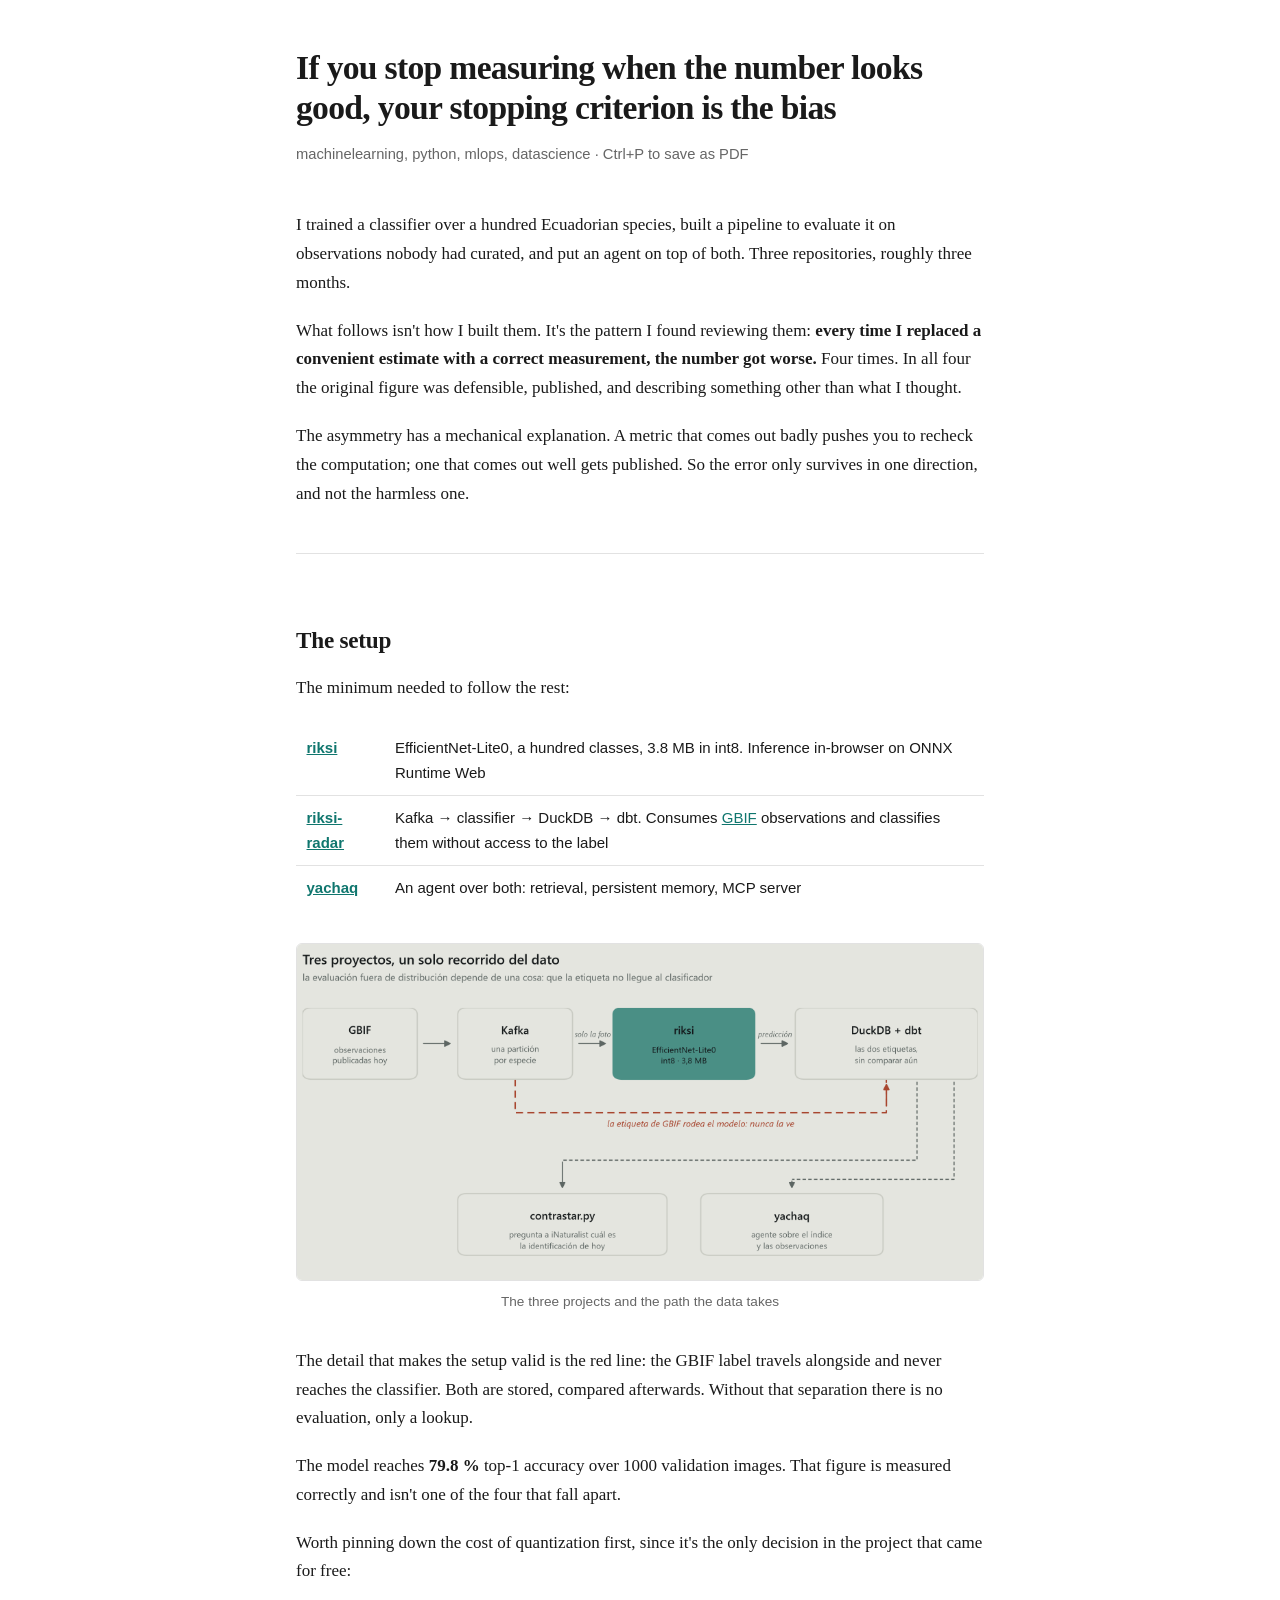
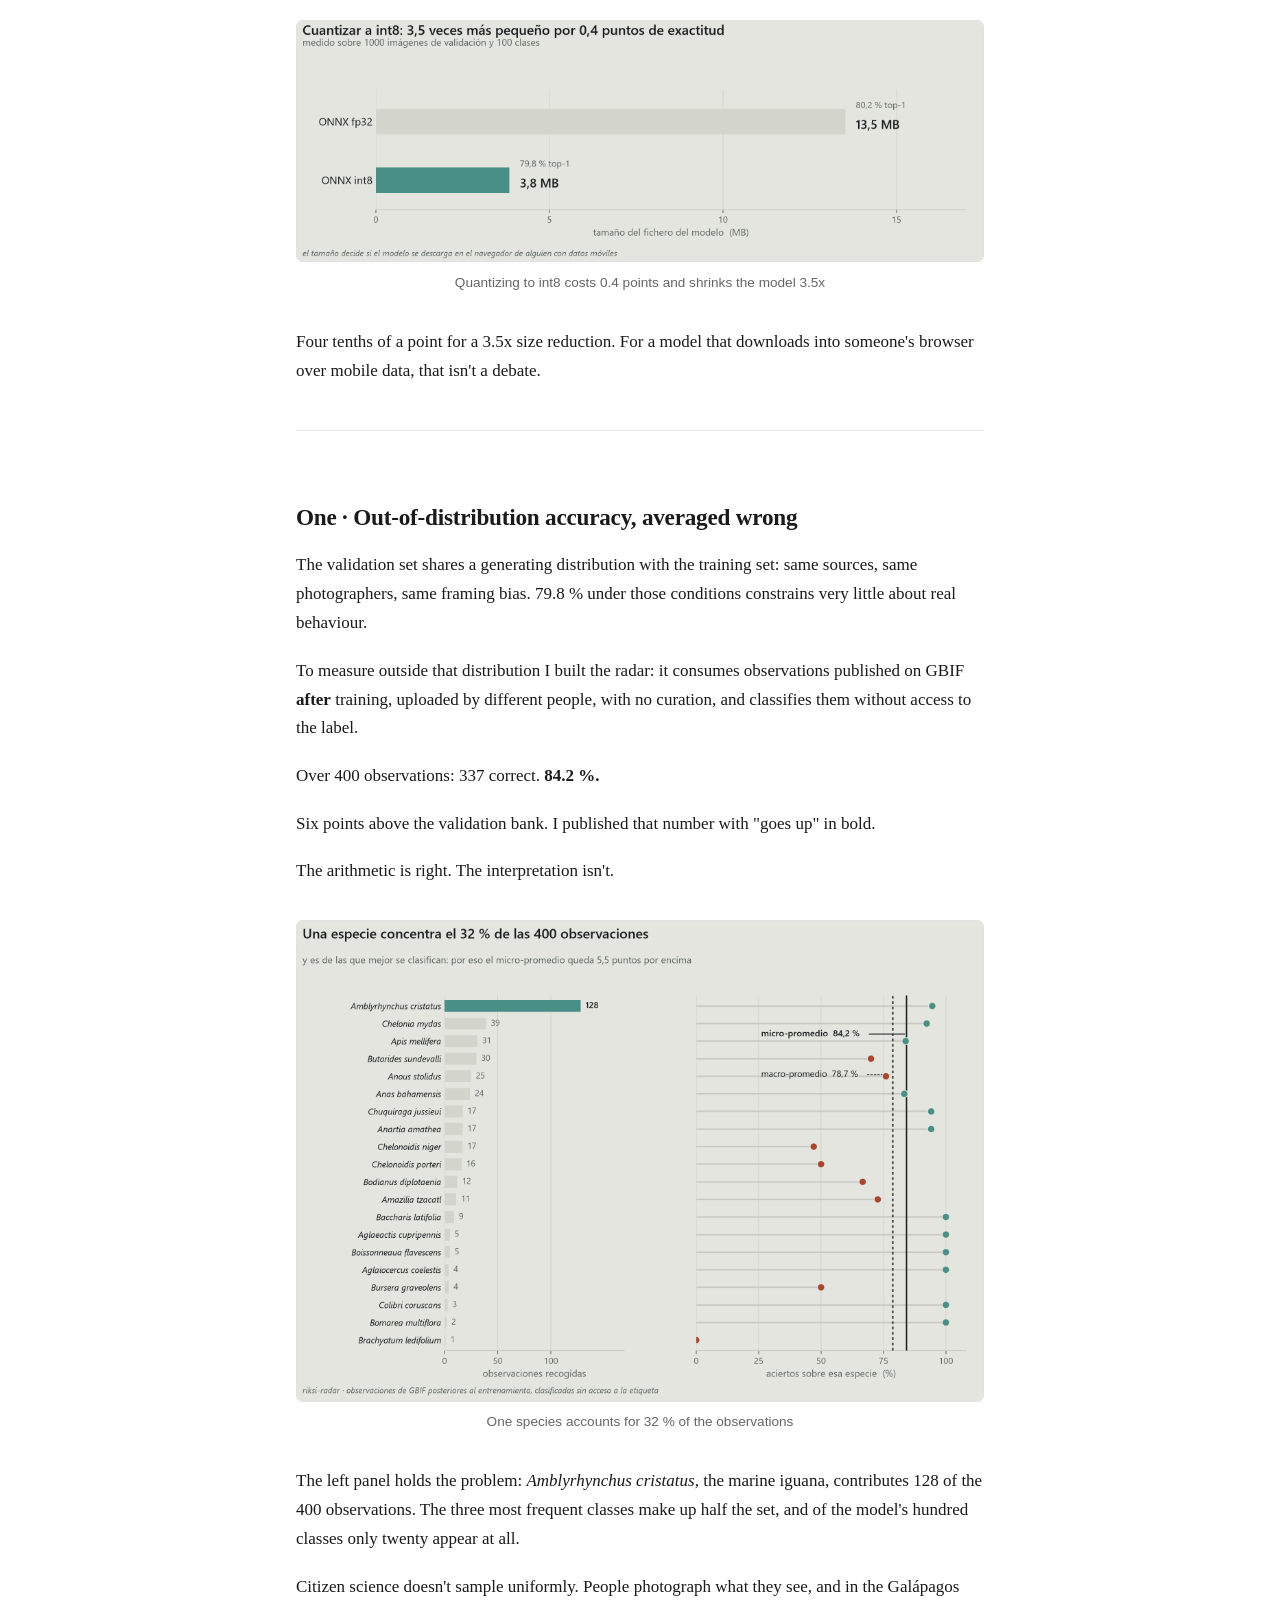
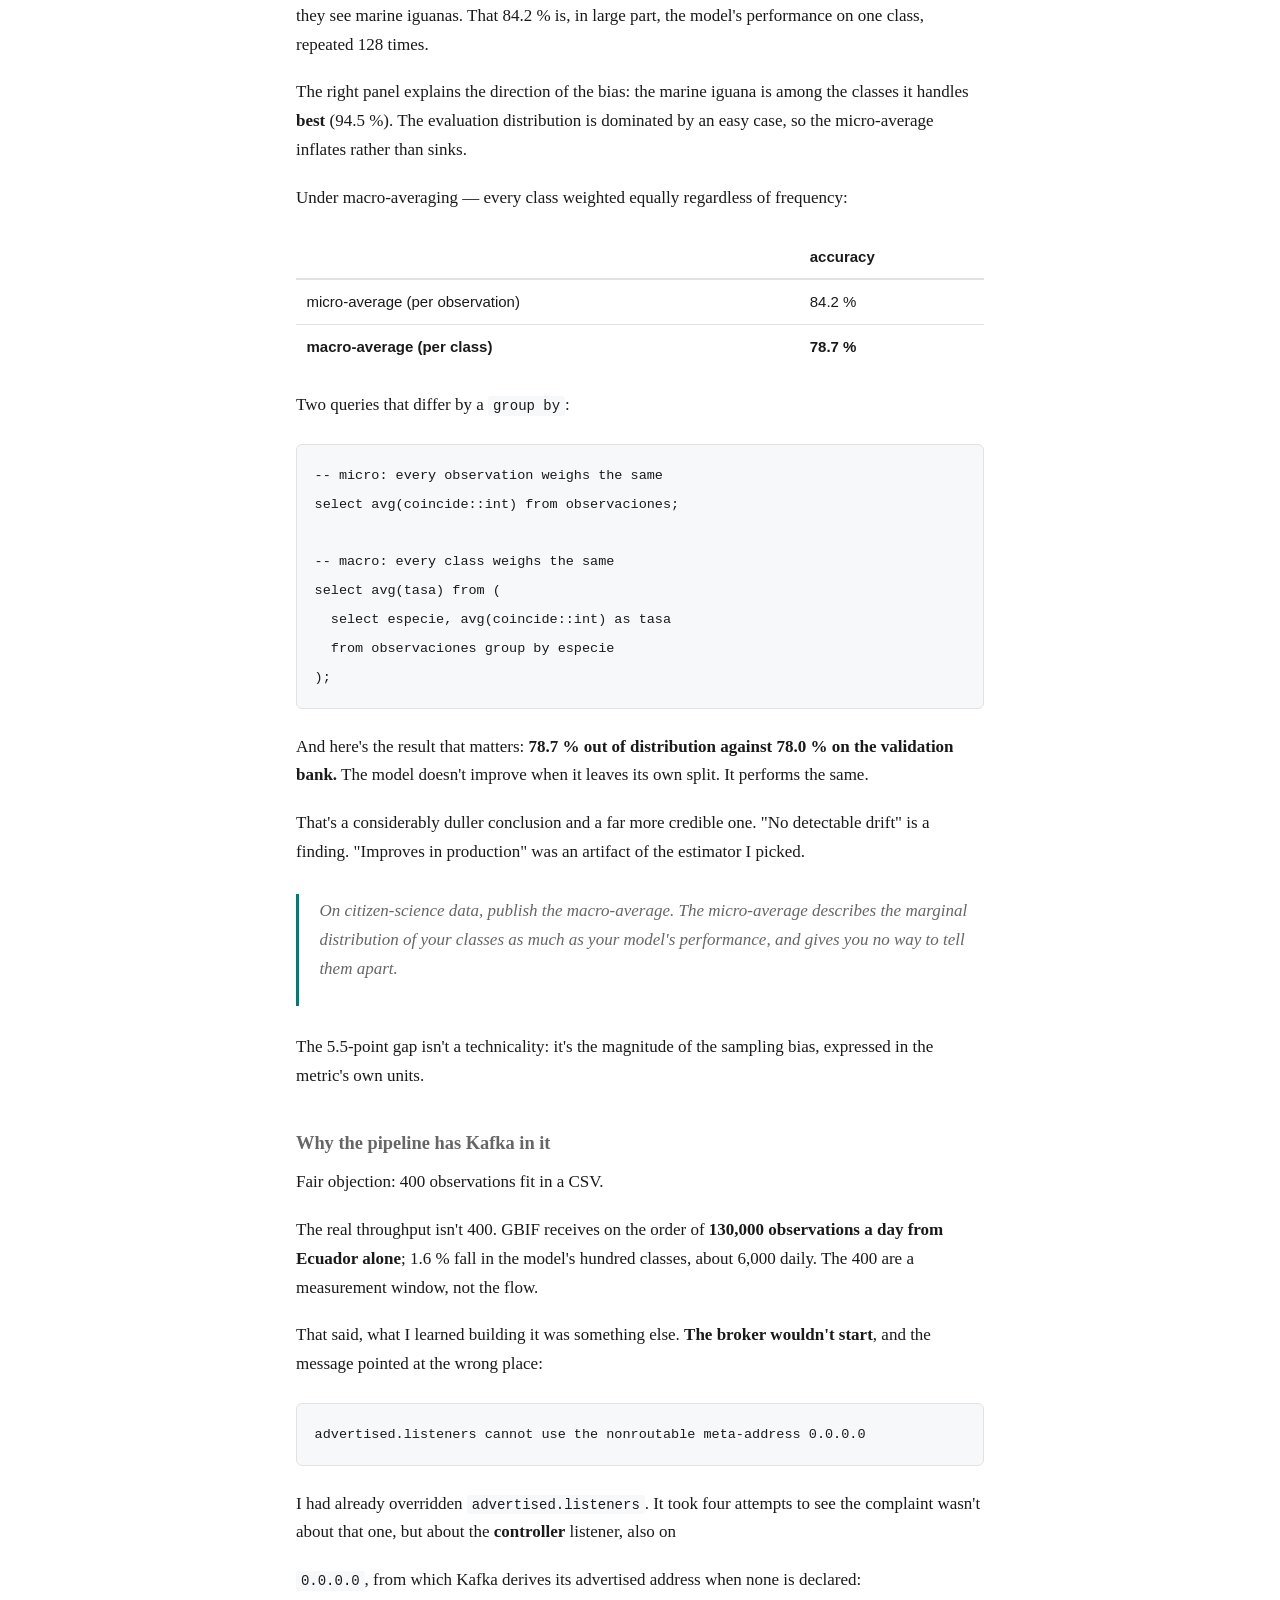
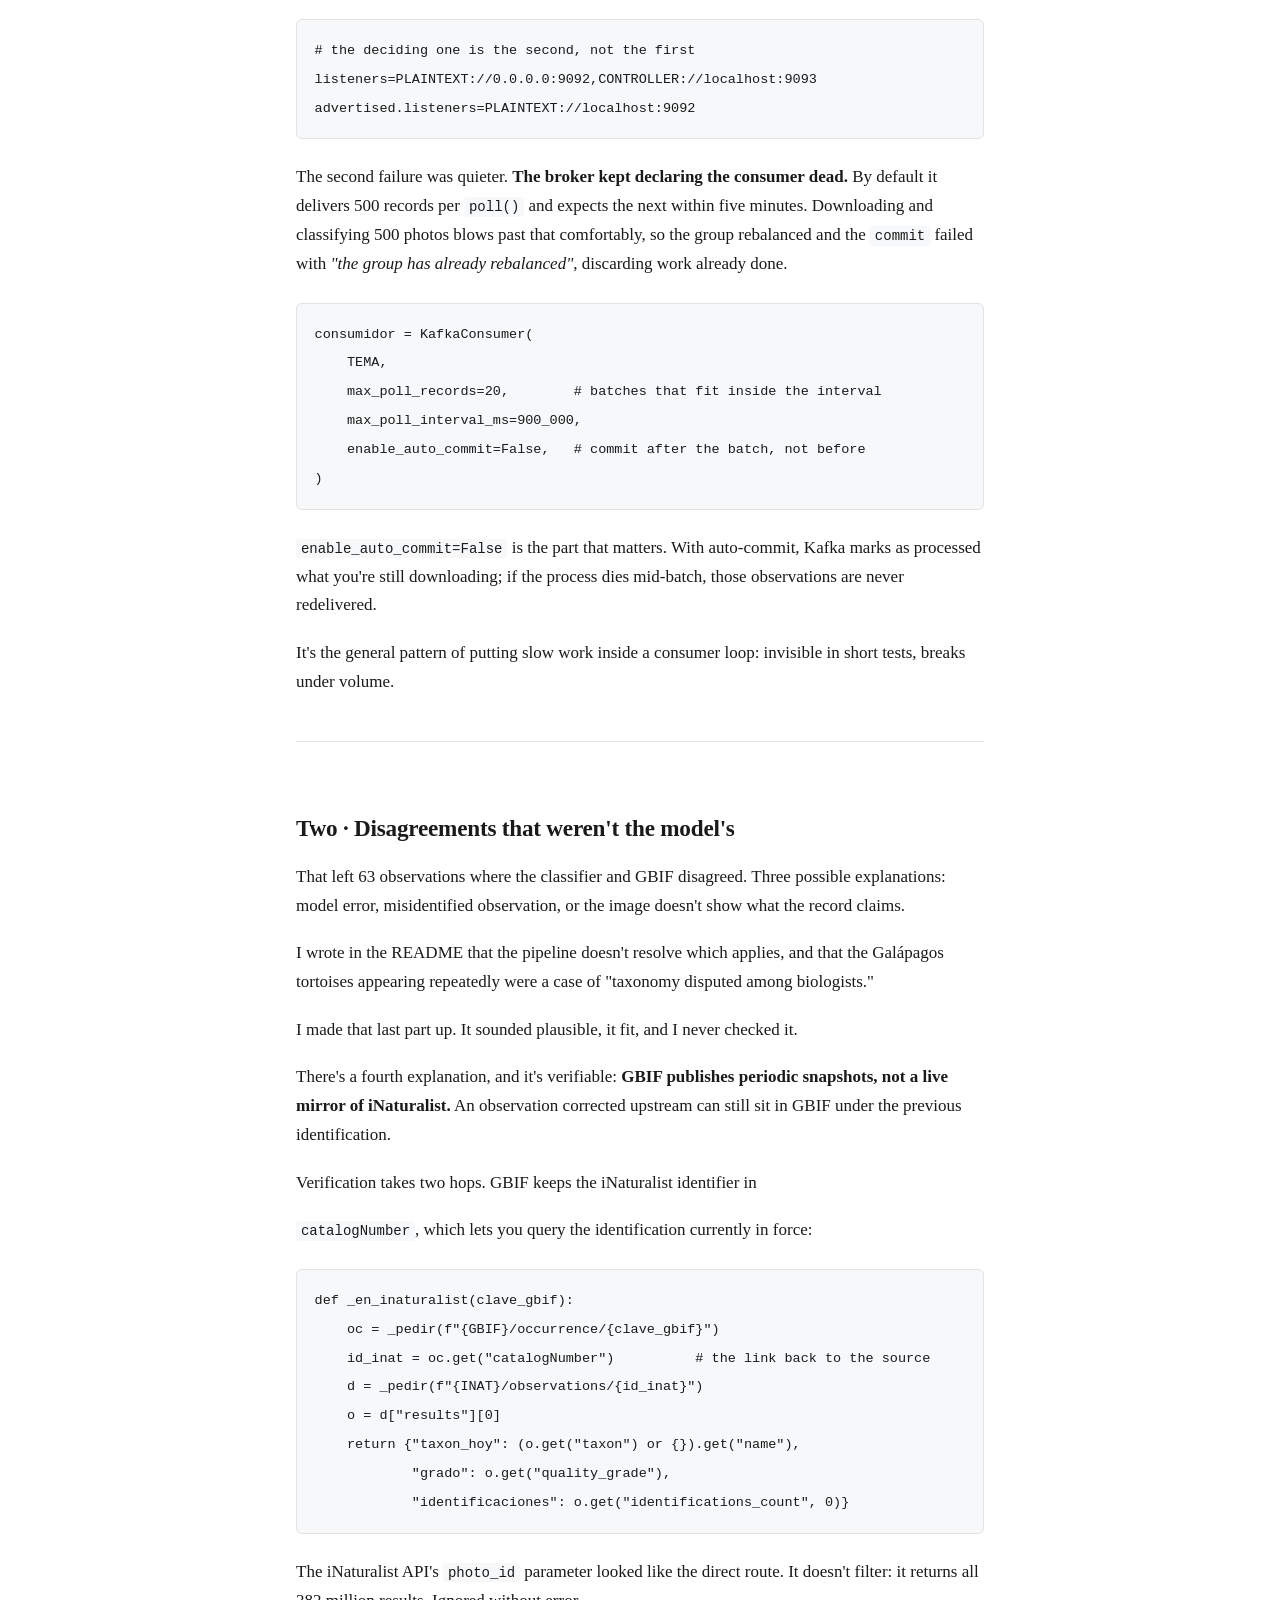
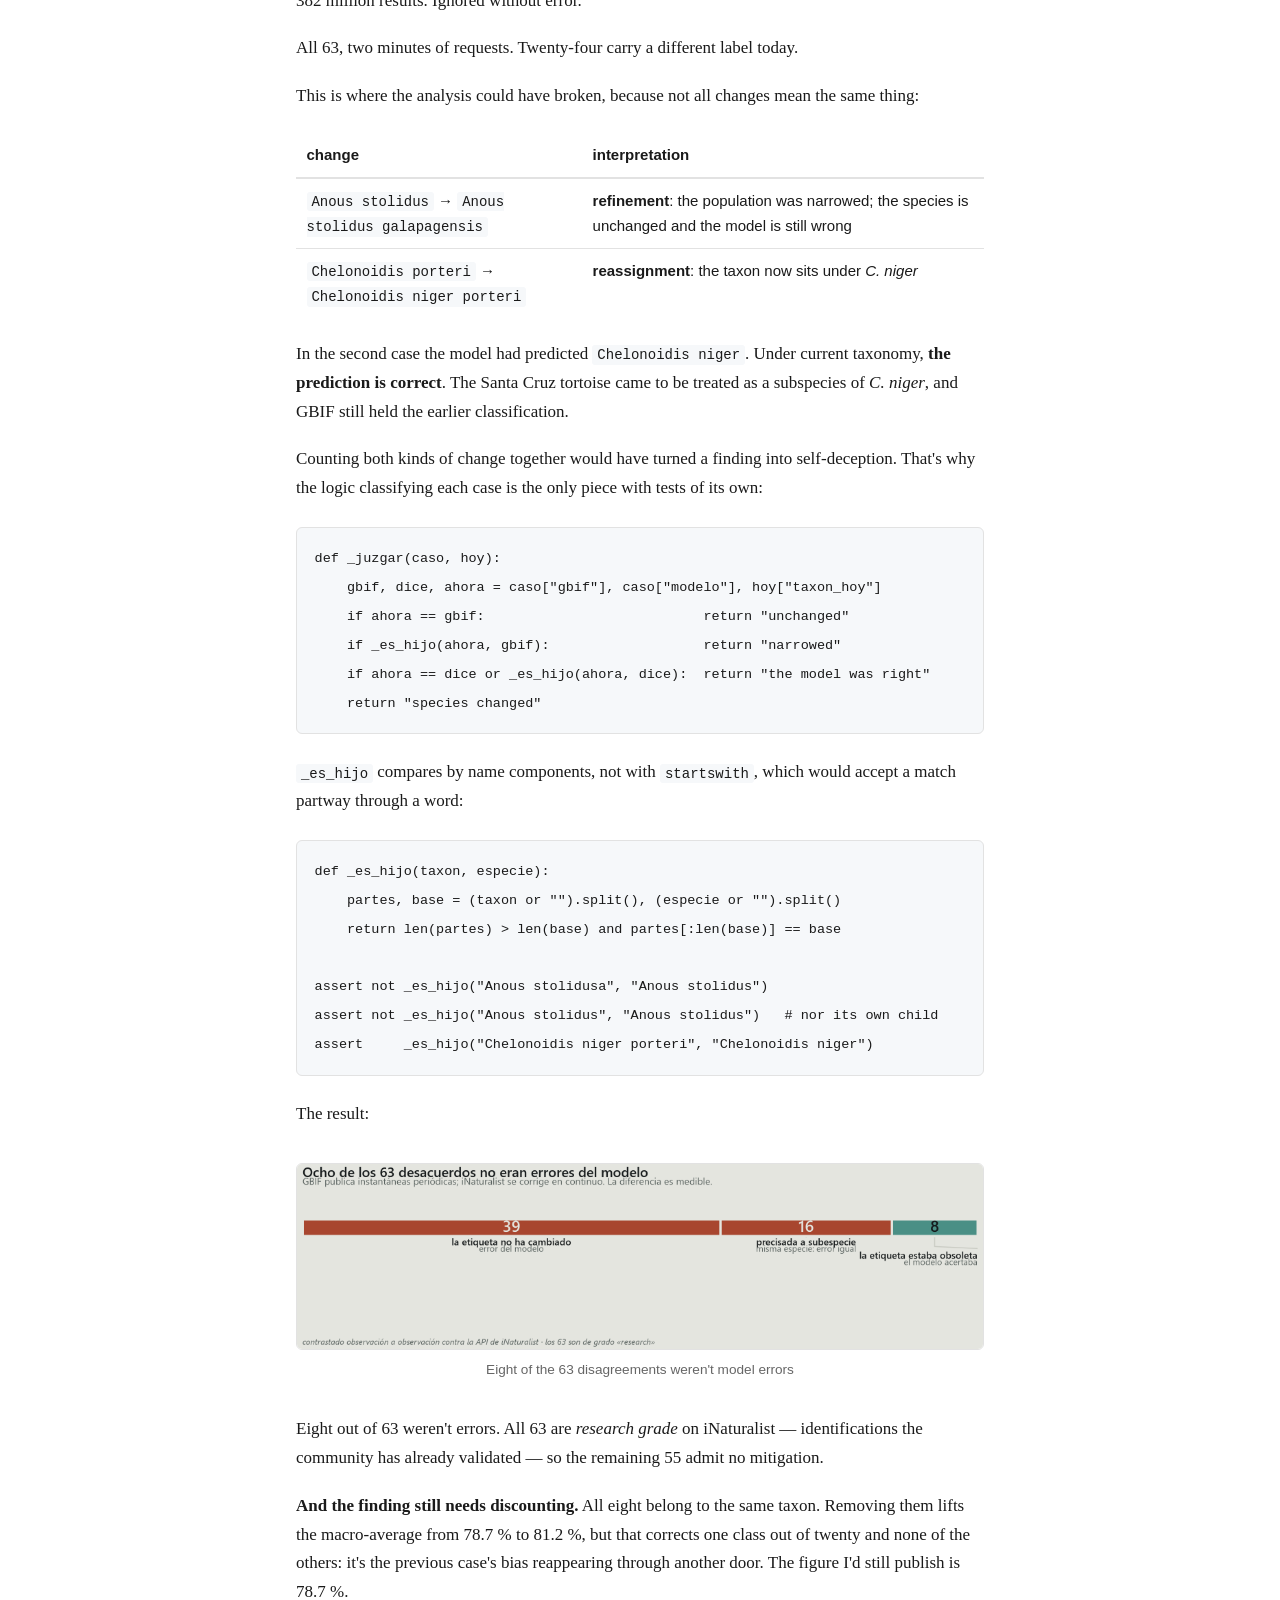
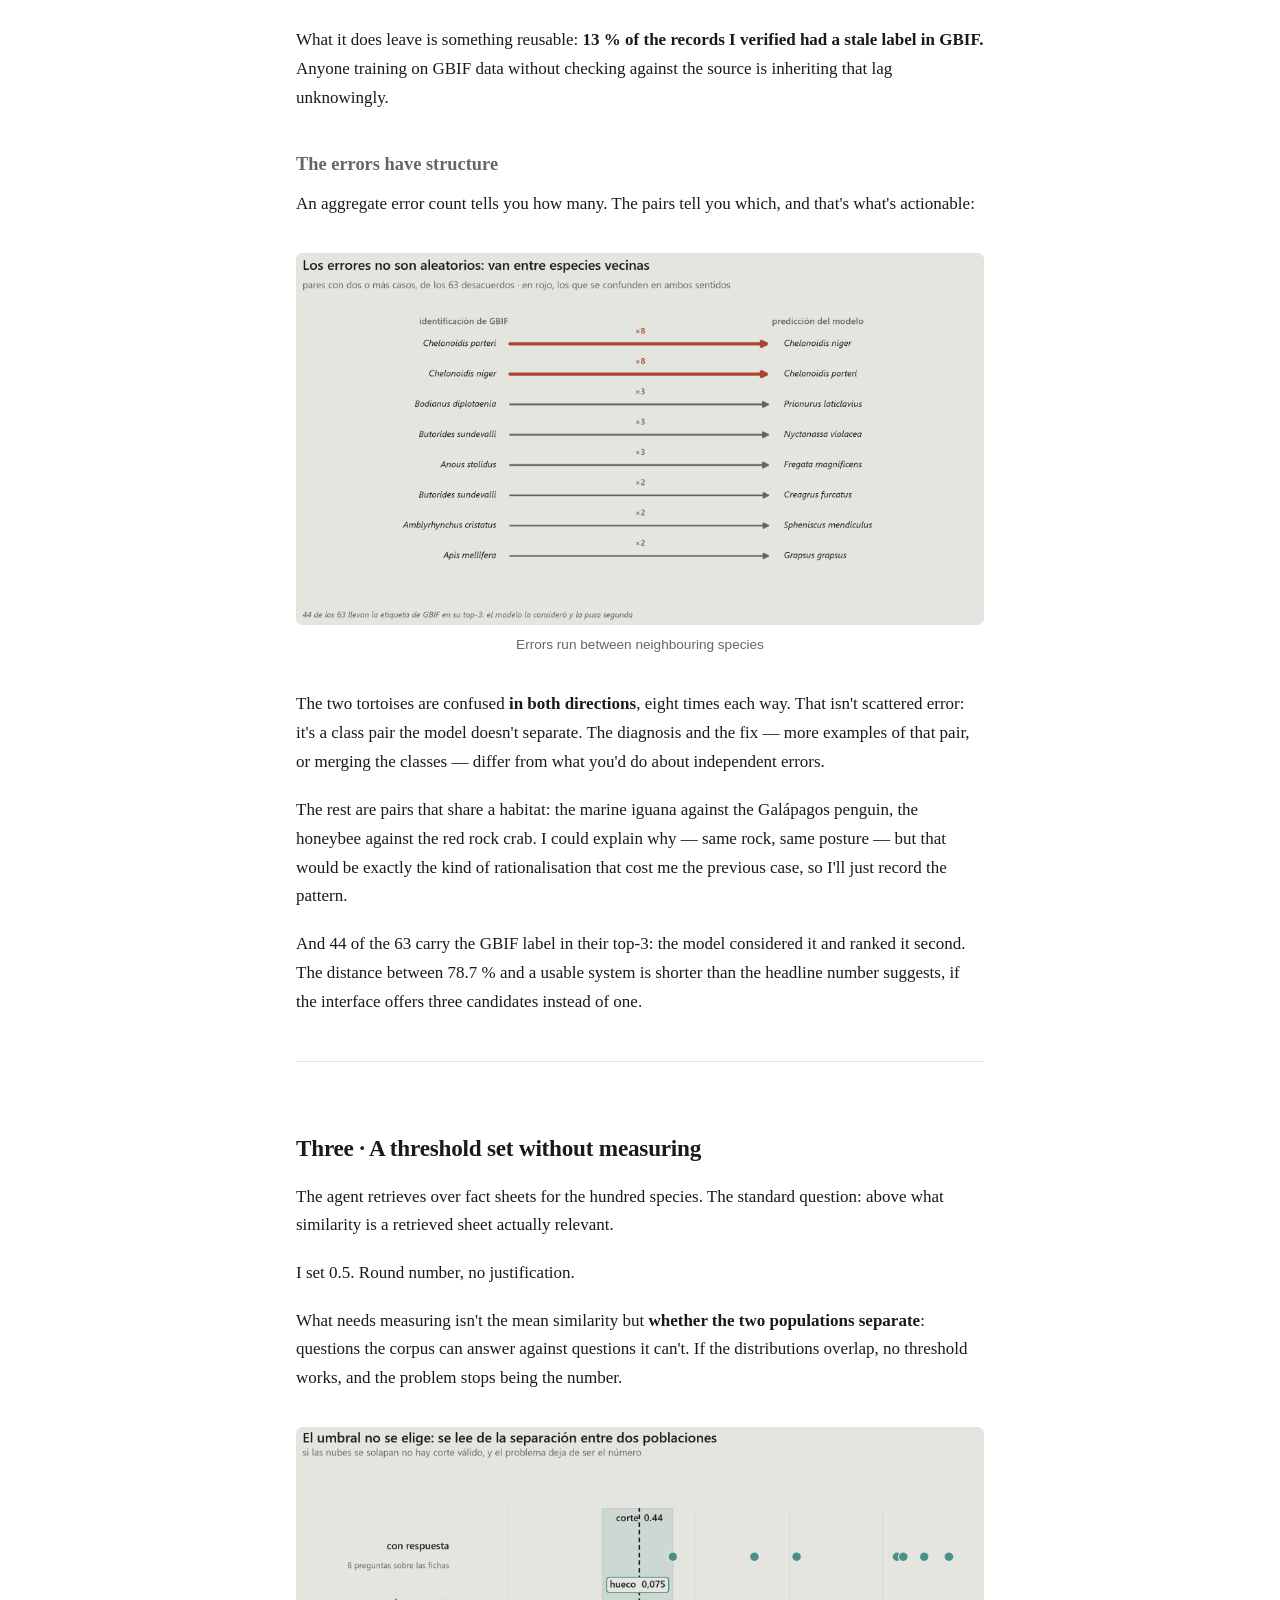
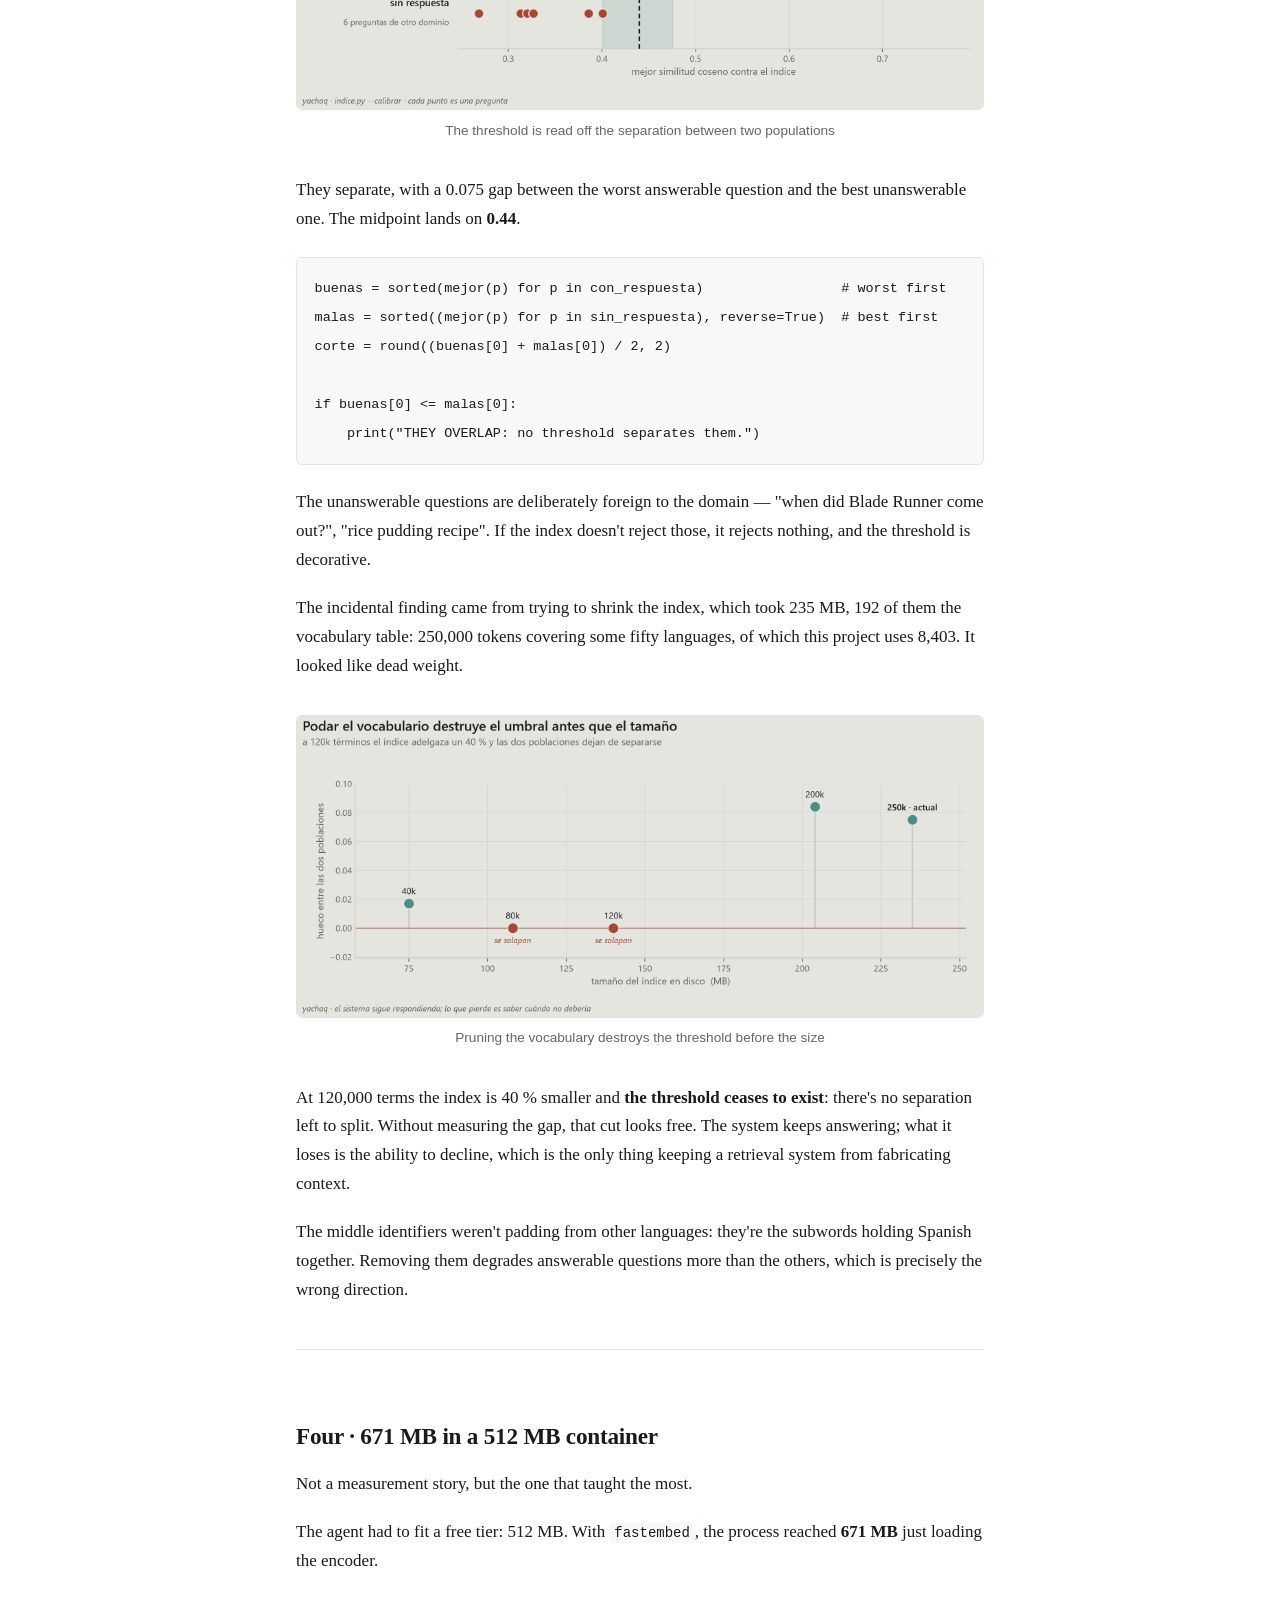
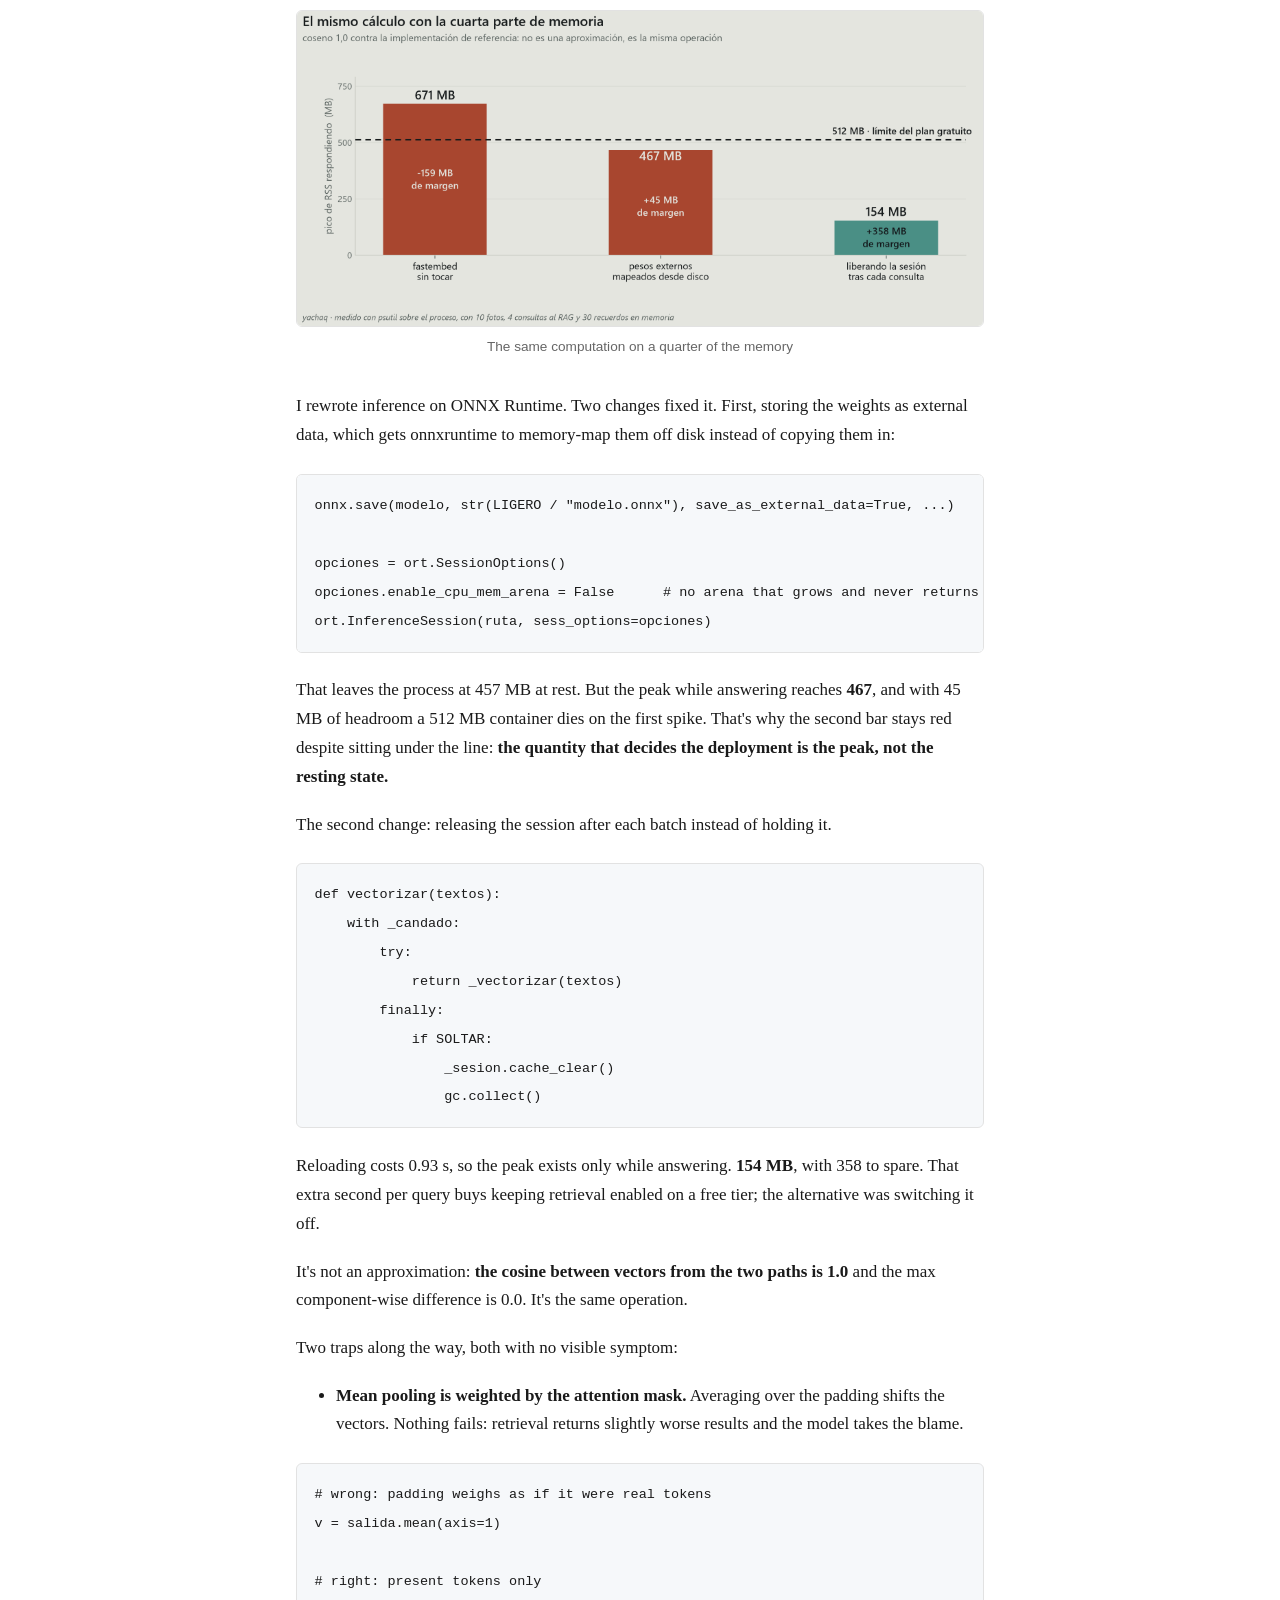
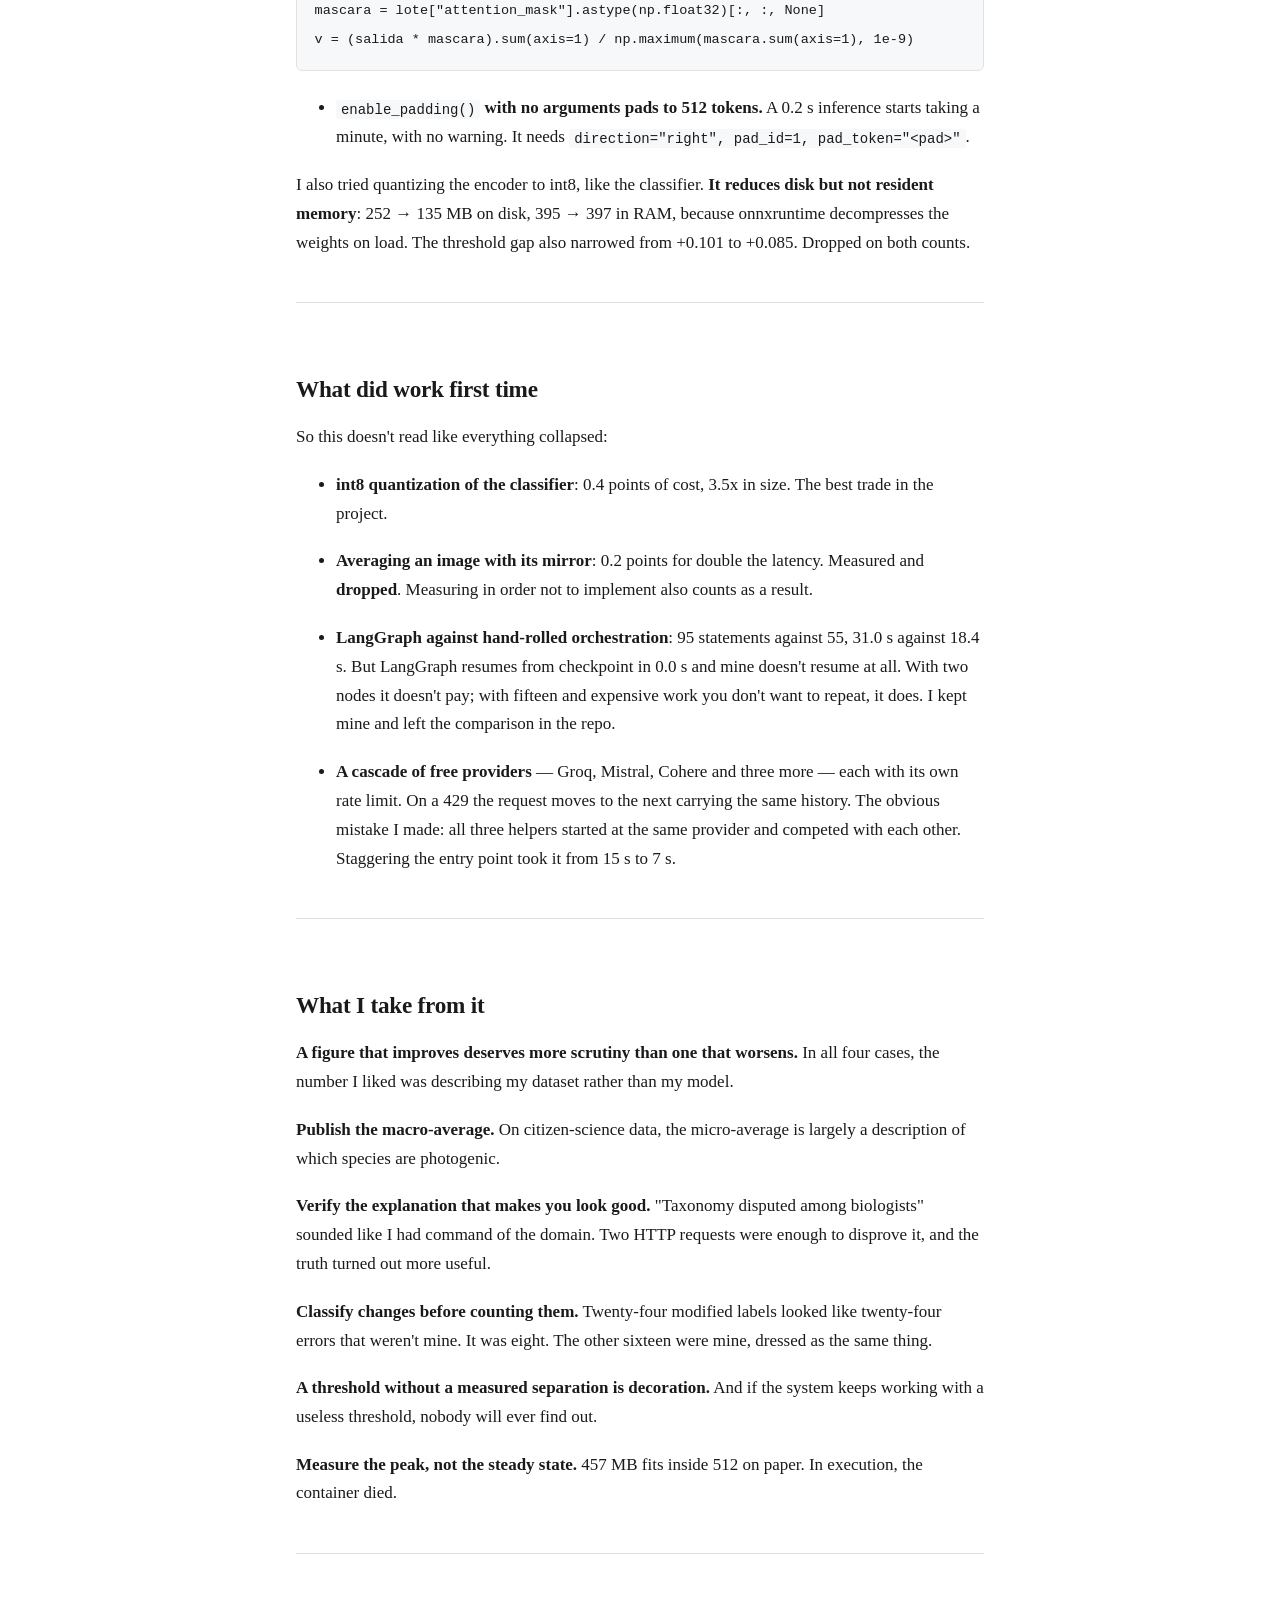
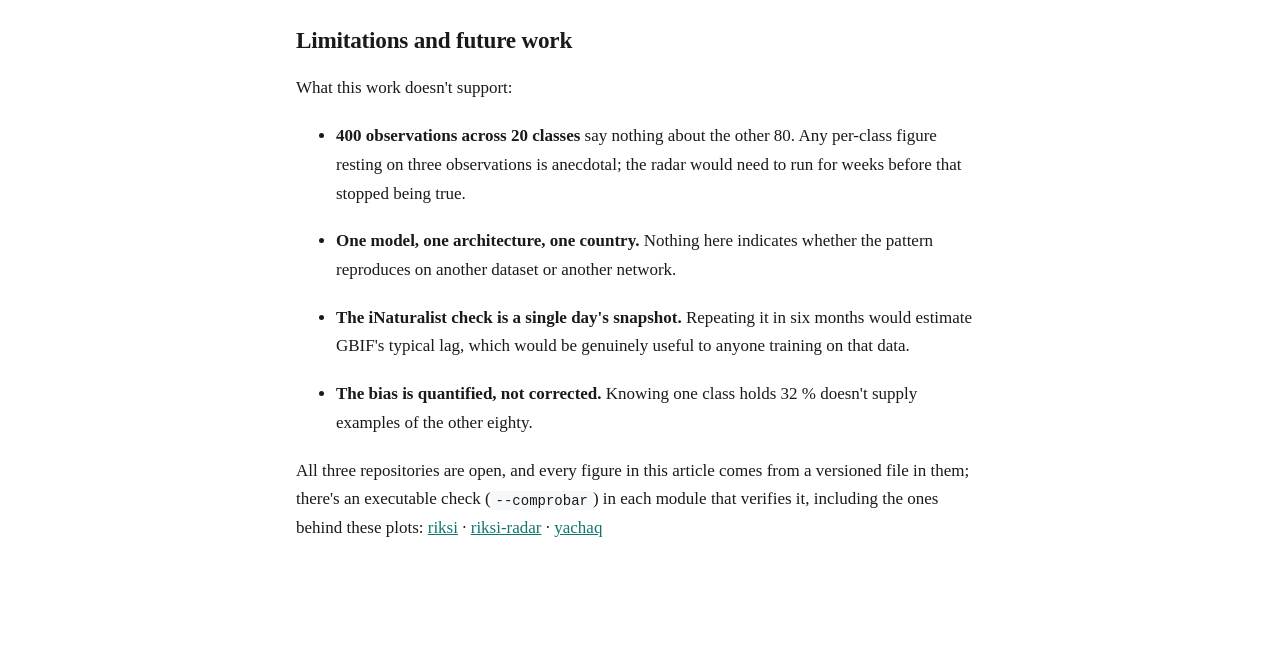
==== commit df85e997: "Titulo: nombrar el patron, no enumerar los casos Los cuatro casos comparten un mecanismo y ese es el" ====
--- a/articulo/post-en.html
+++ b/articulo/post-en.html
@@ -2,7 +2,7 @@
 <html lang="en">
 <meta charset="utf-8">
 <meta name="viewport" content="width=device-width,initial-scale=1">
-<title>Four numbers I published before measuring them properly</title>
+<title>If you stop measuring when the number looks good, your stopping criterion is the bias</title>
 <style>
 :root { --tinta:#1a1a1a; --suave:#666; --linea:#e2e2e2; --fondo:#fff;
         --acento:#0f766e; --codigo:#f6f8fa; }
@@ -53,10 +53,10 @@
                            font-size: .8em; color: var(--suave) }
 }
 </style>
-<h1>Four numbers I published before measuring them properly</h1><p class="cabecera">machinelearning, python, mlops, datascience · Ctrl+P to save as PDF</p>
+<h1>If you stop measuring when the number looks good, your stopping criterion is the bias</h1><p class="cabecera">machinelearning, python, mlops, datascience · Ctrl+P to save as PDF</p>
 <p>I trained a classifier over a hundred Ecuadorian species, built a pipeline to evaluate it on observations nobody had curated, and put an agent on top of both. Three repositories, roughly three months.</p>
 <p>What follows isn&#x27;t how I built them. It&#x27;s the pattern I found reviewing them: <strong>every time I replaced a convenient estimate with a correct measurement, the number got worse.</strong> Four times. In all four the original figure was defensible, published, and describing something other than what I thought.</p>
-<p>That asymmetry isn&#x27;t chance, and it deserves a name: if you stop measuring when the result pleases you, your stopping criterion is correlated with the very bias you set out to detect.</p>
+<p>The asymmetry has a mechanical explanation. A metric that comes out badly pushes you to recheck the computation; one that comes out well gets published. So the error only survives in one direction, and not the harmless one.</p>
 <hr>
 <h2>The setup</h2>
 <p>The minimum needed to follow the rest:</p>
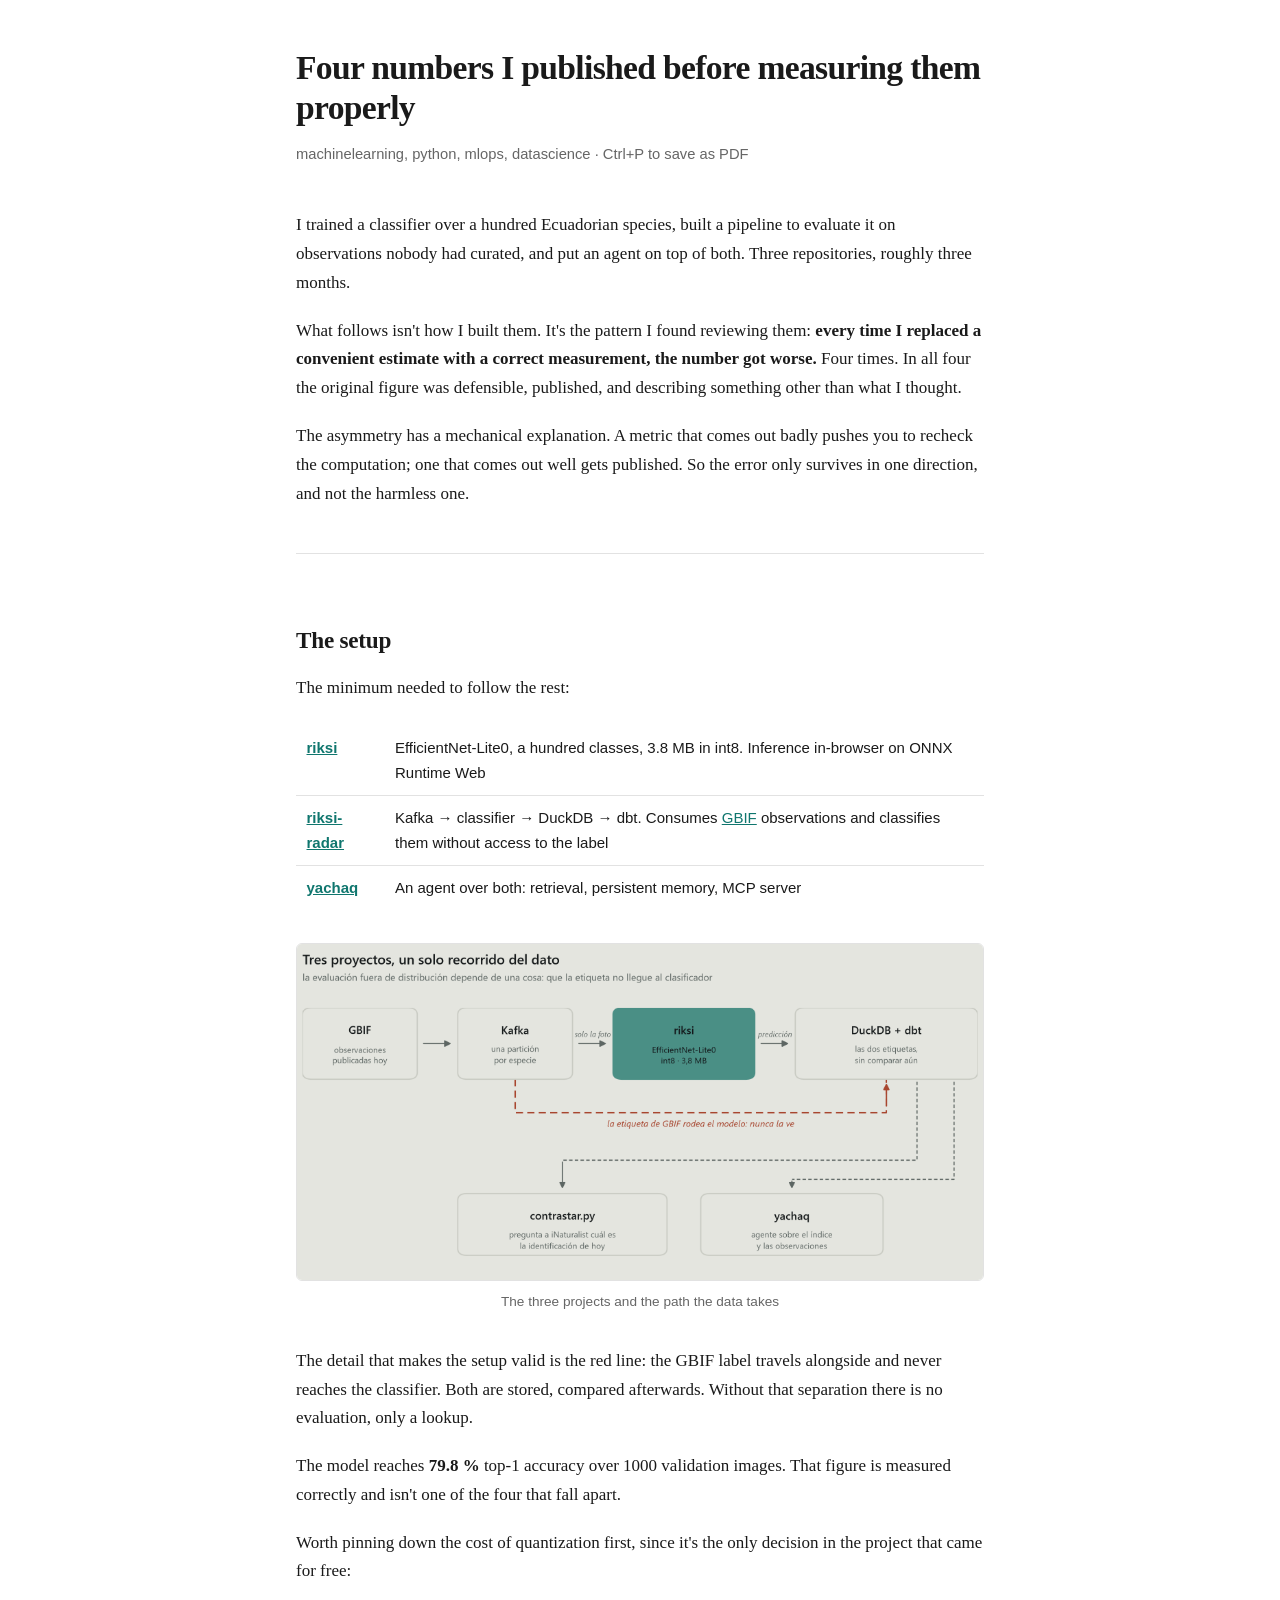
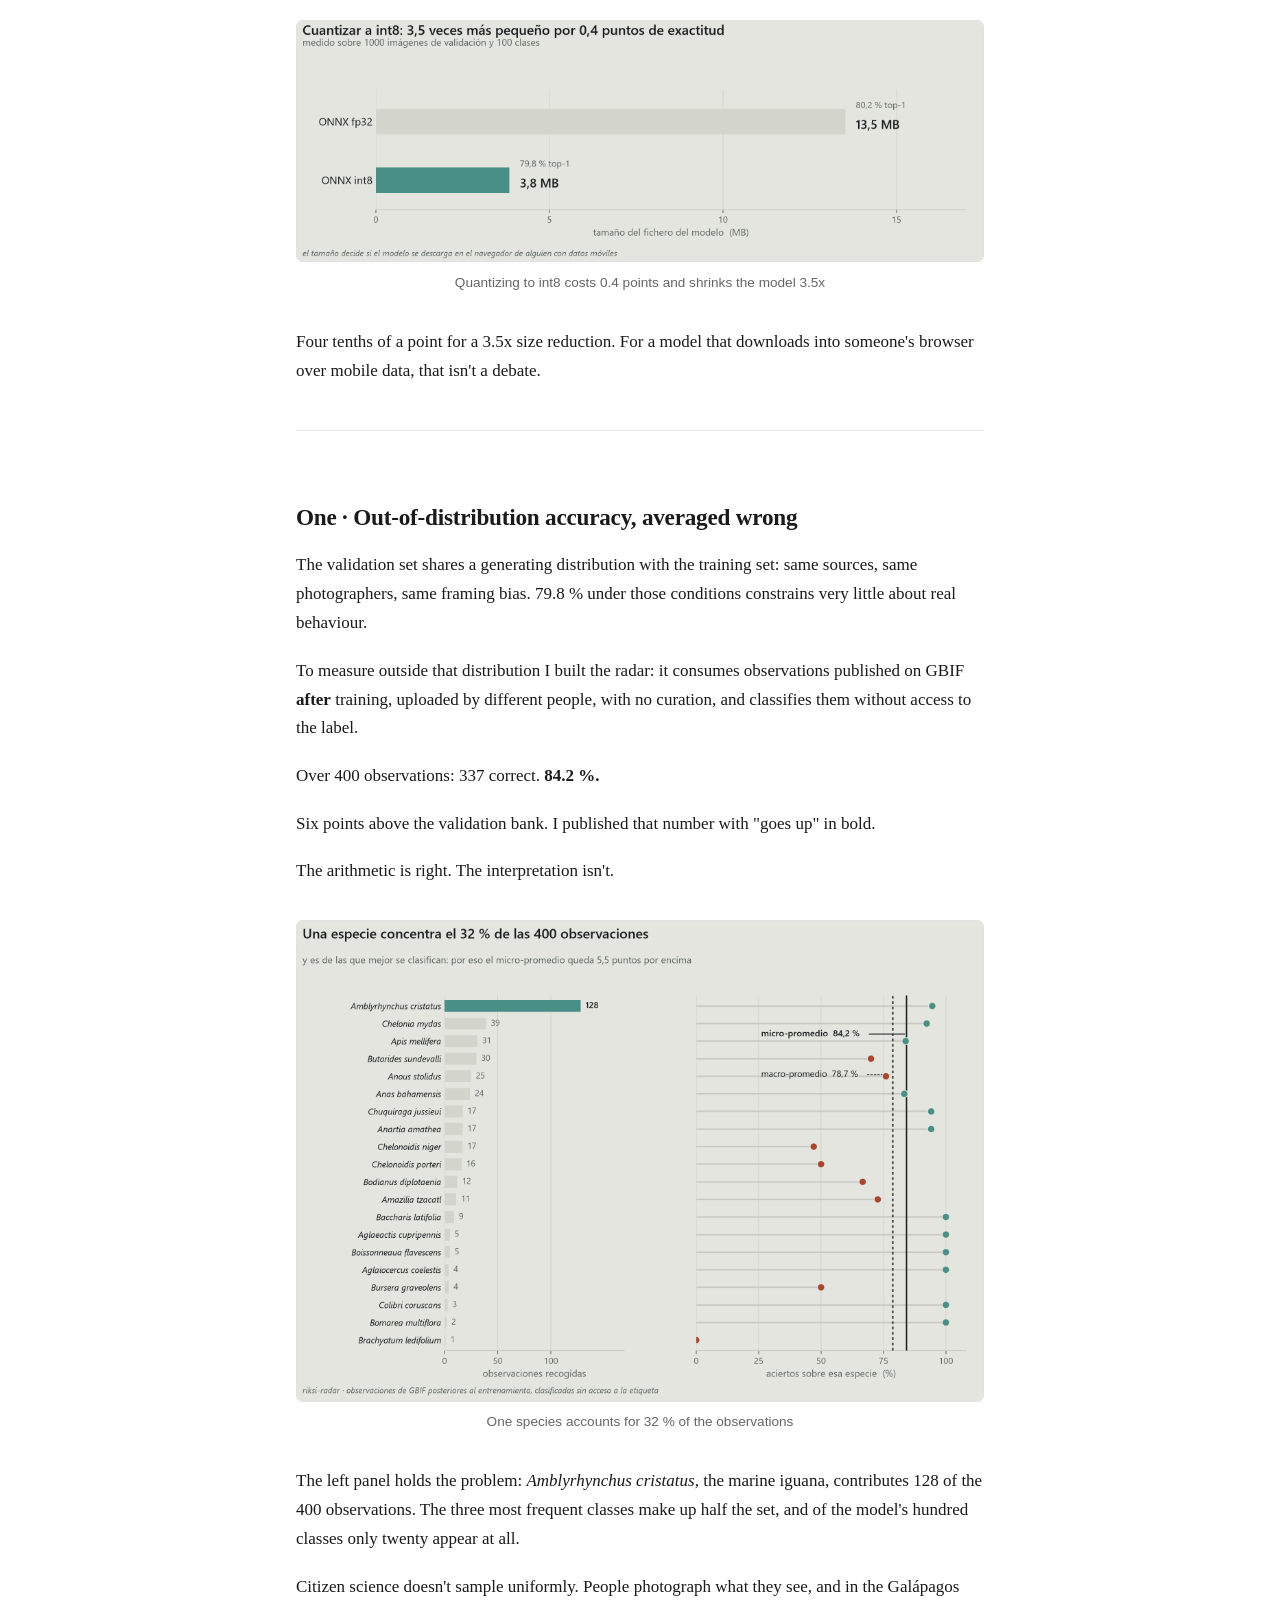
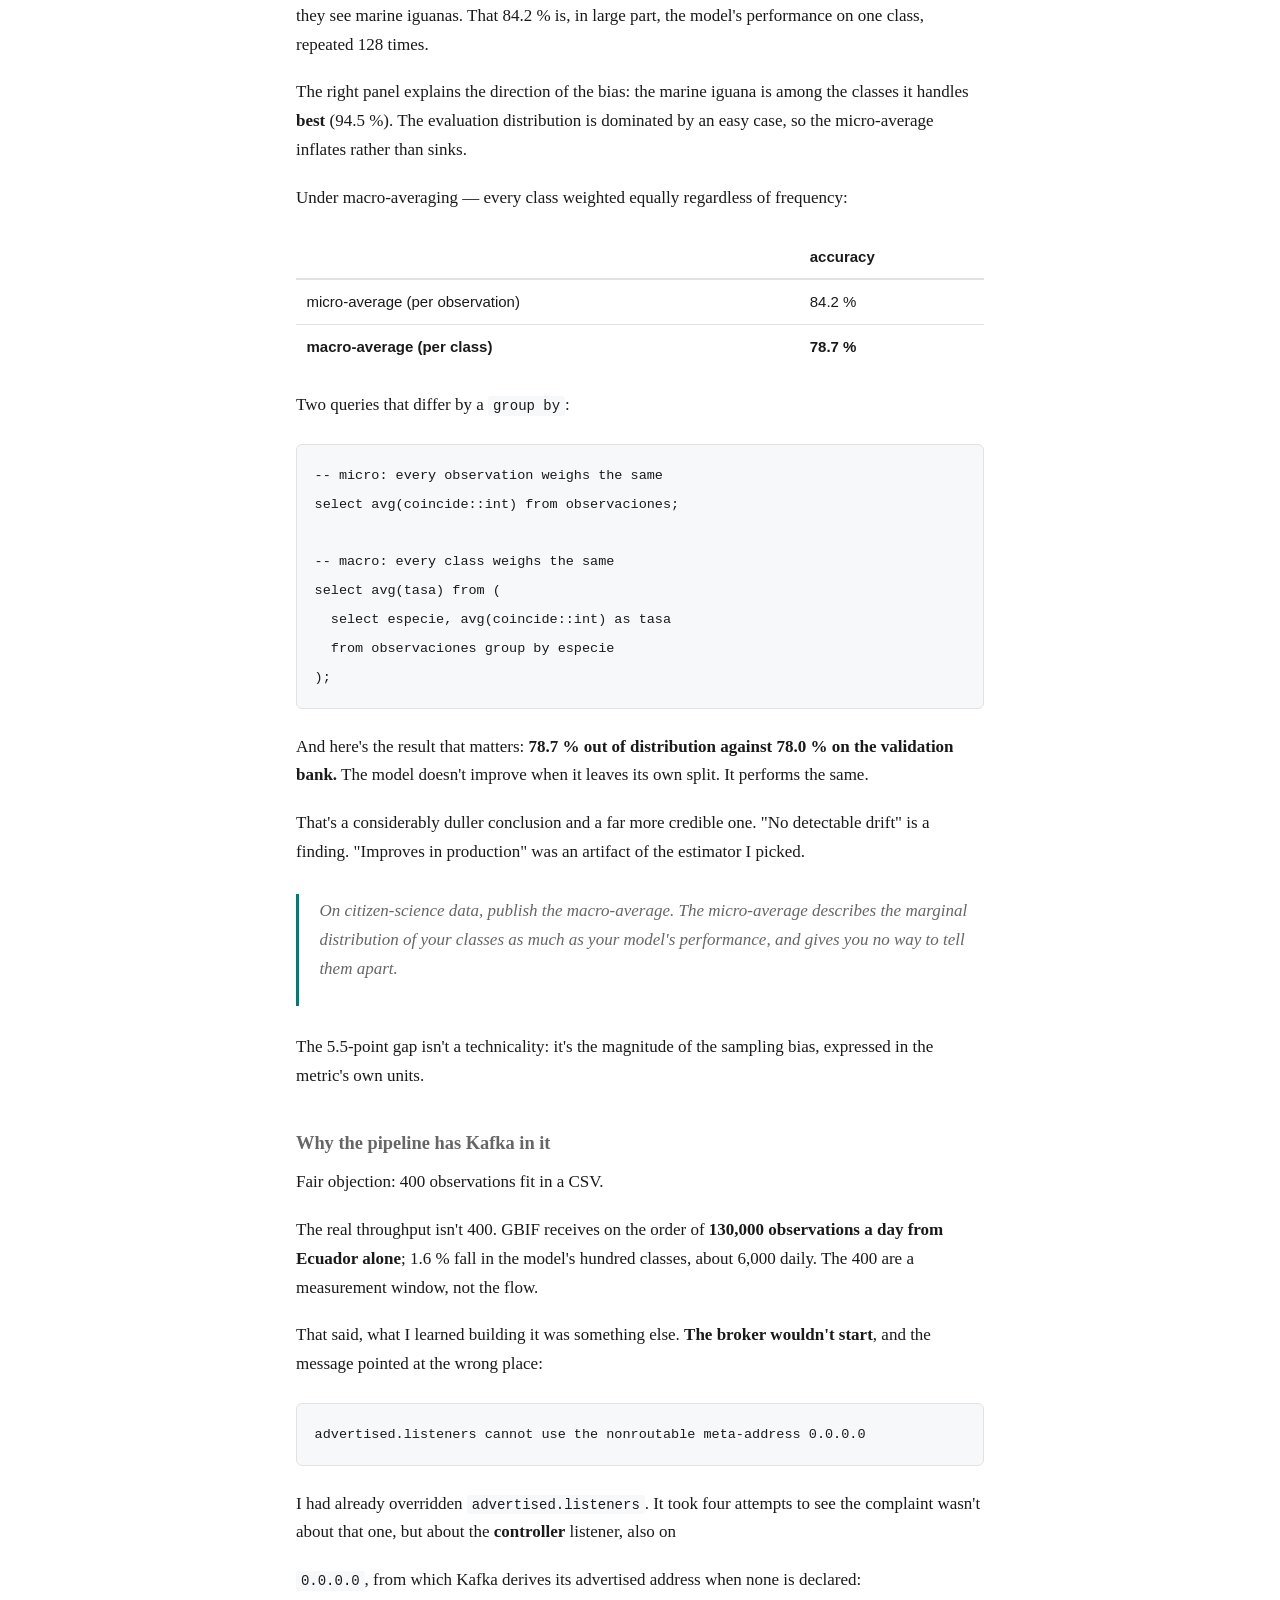
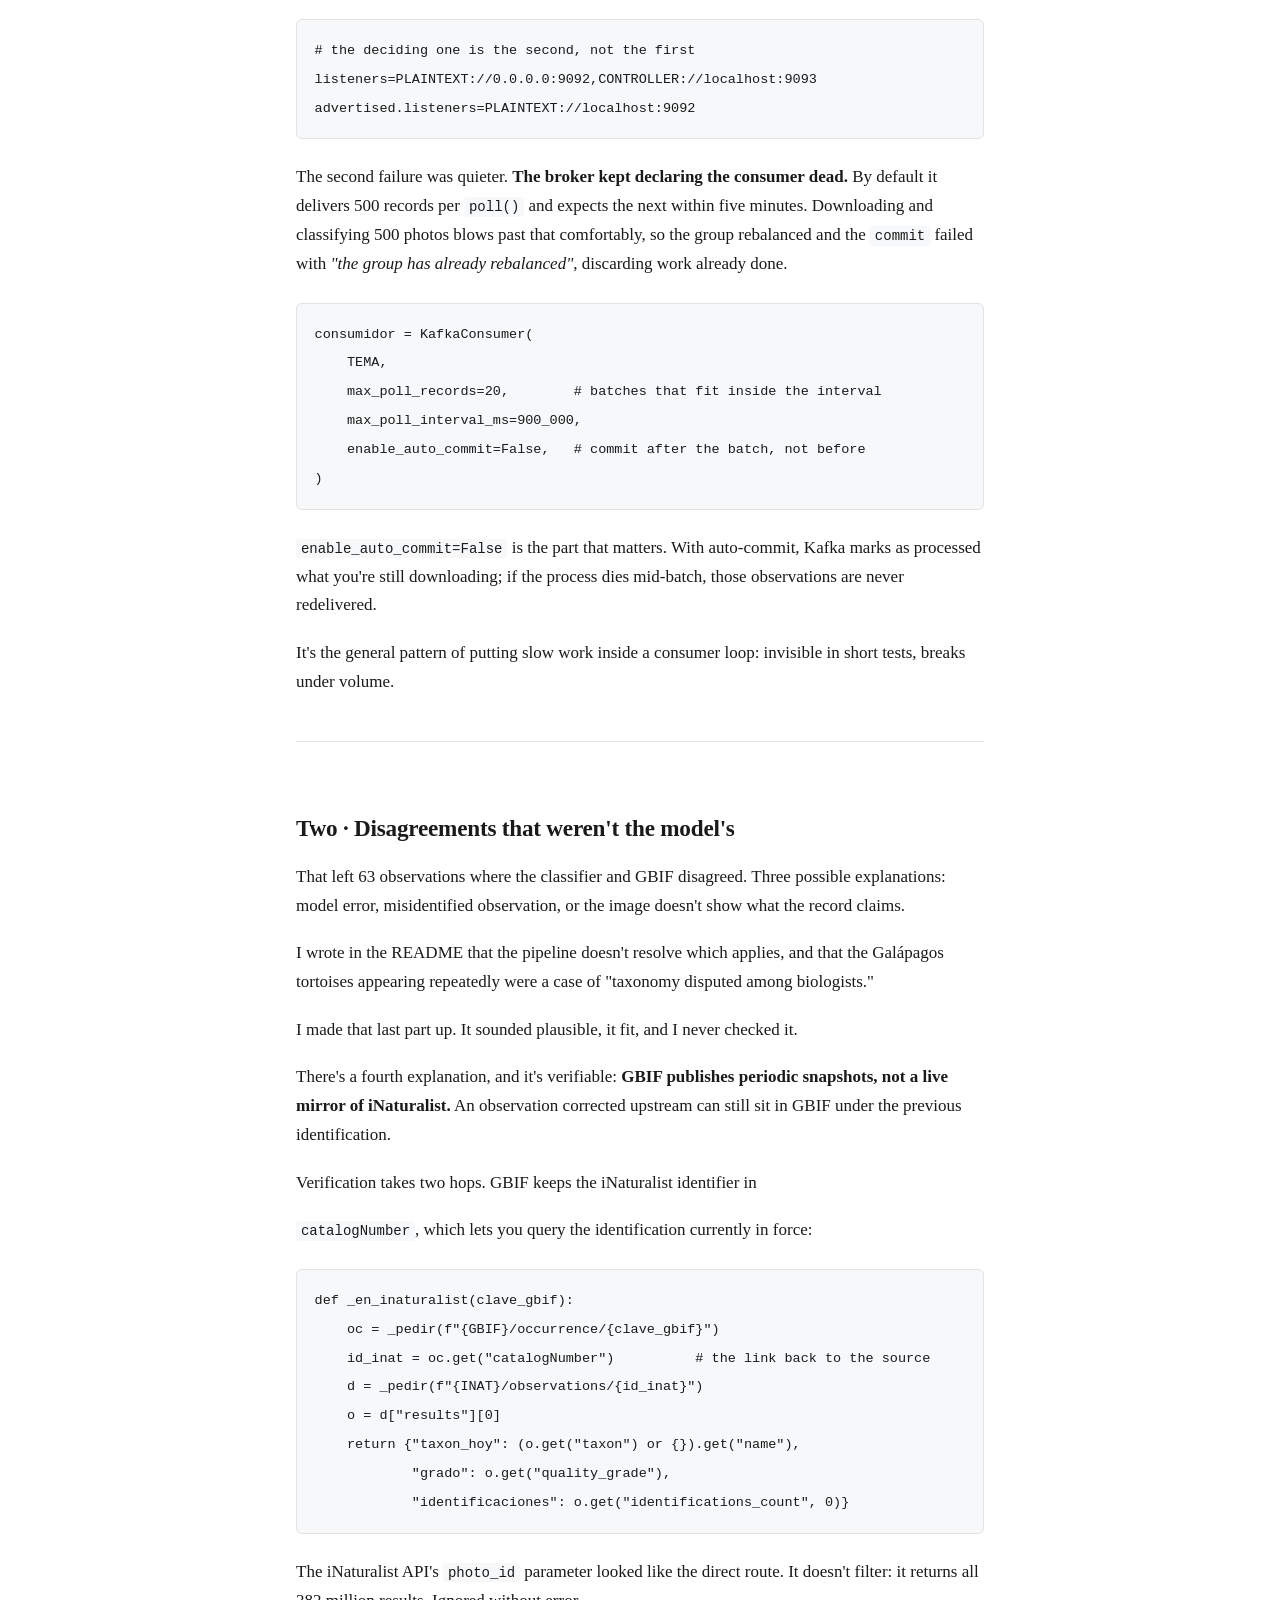
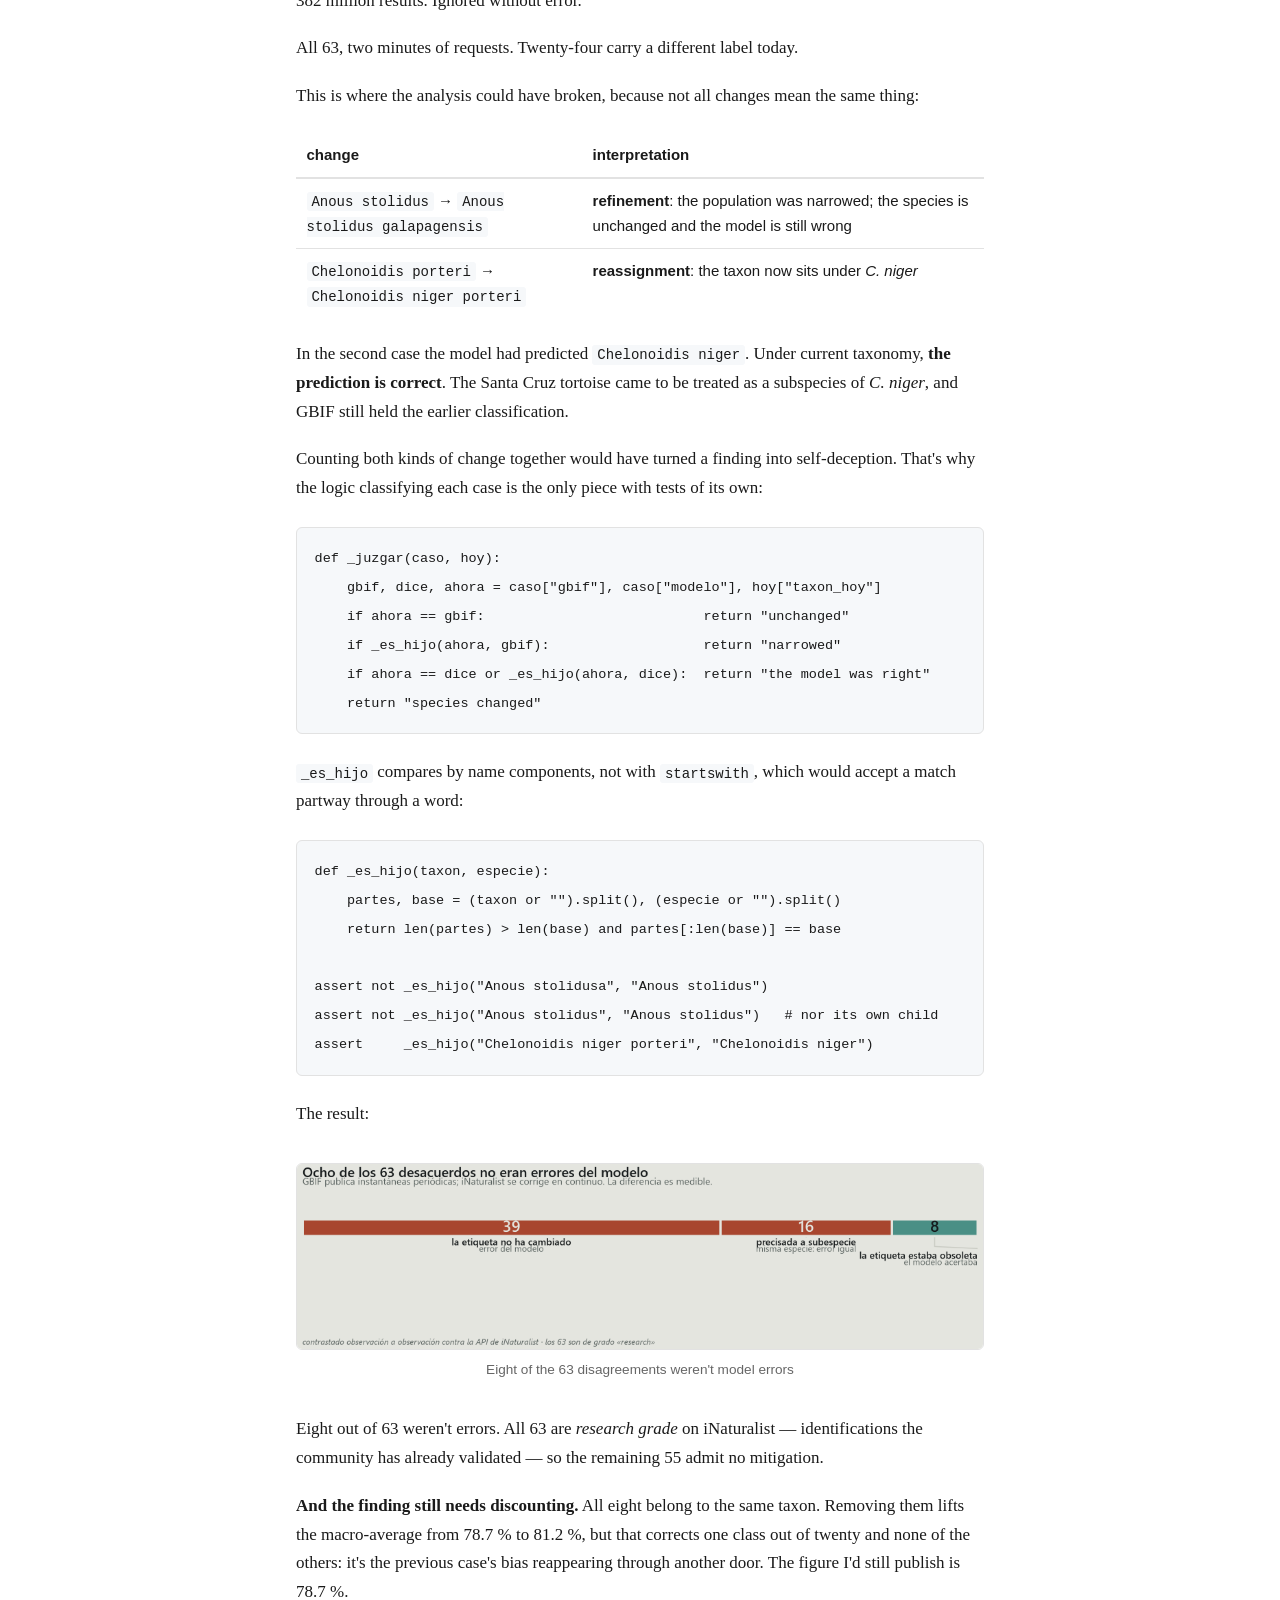
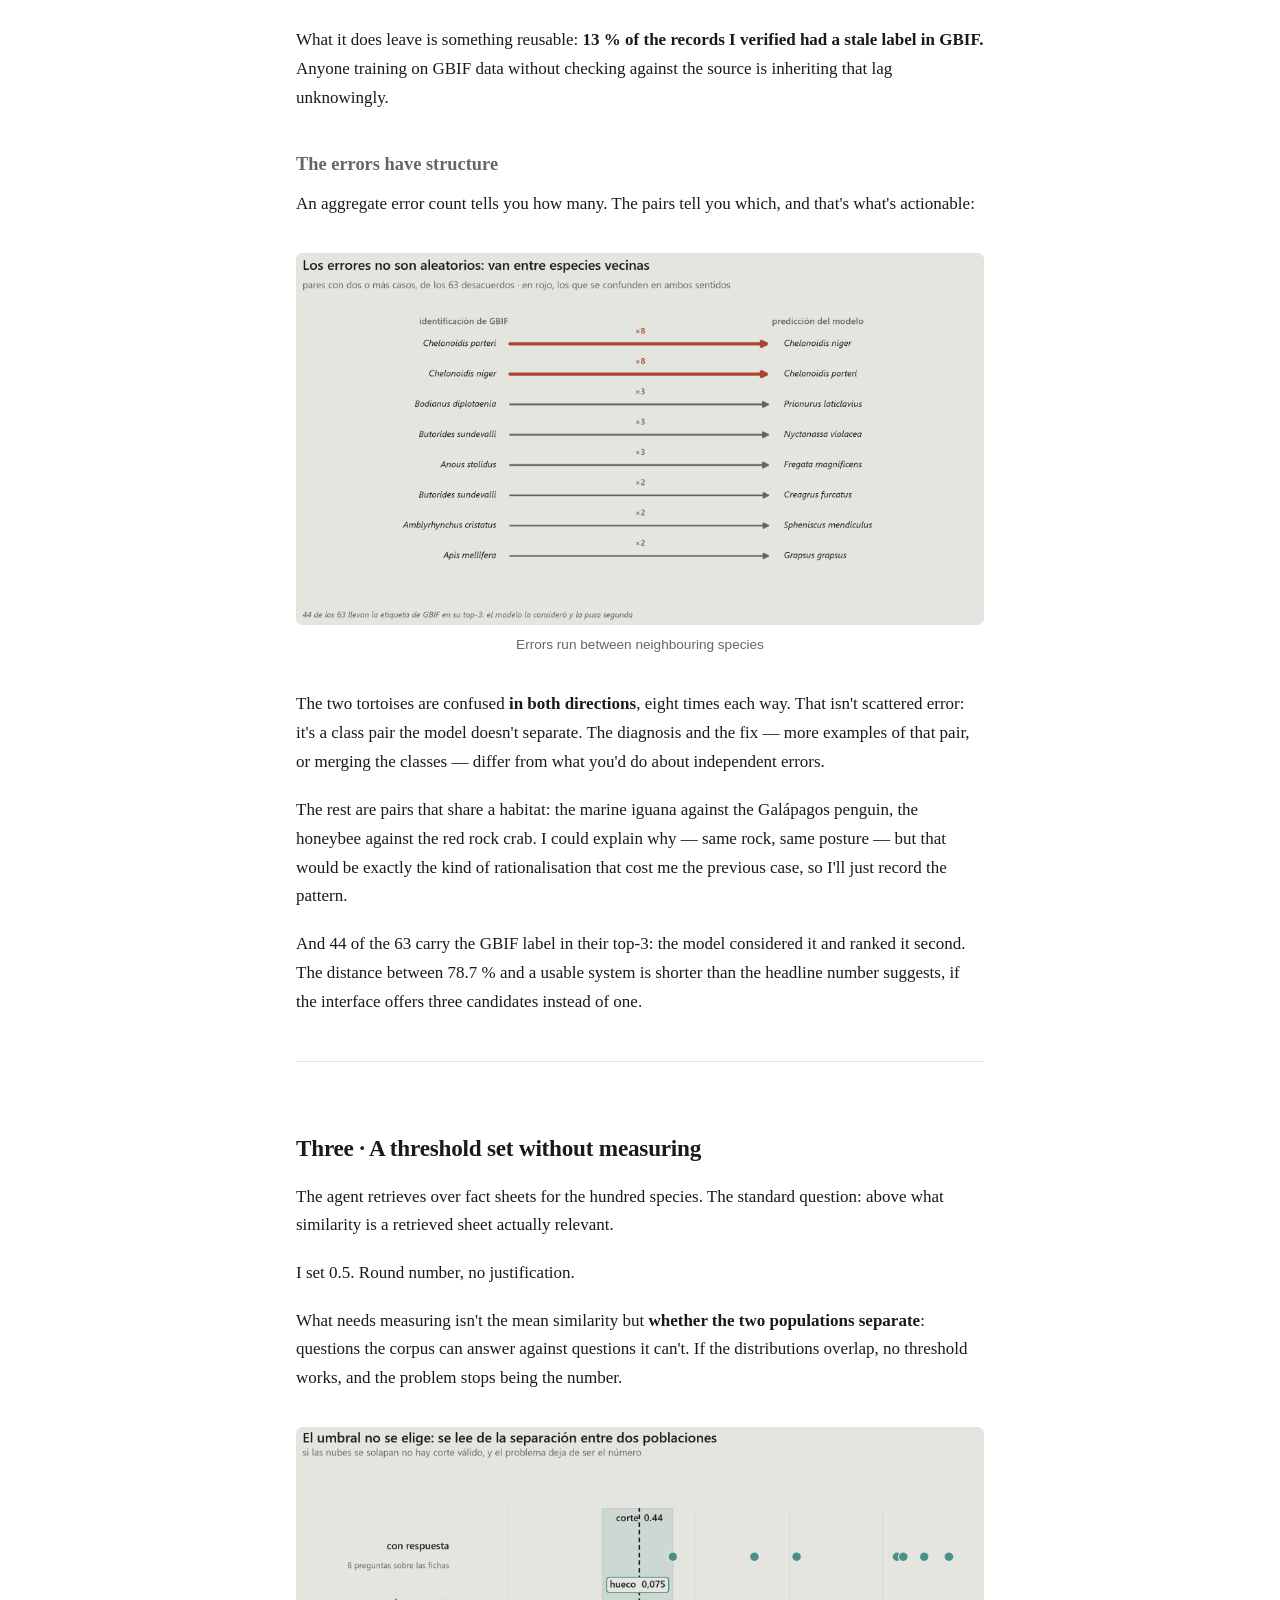
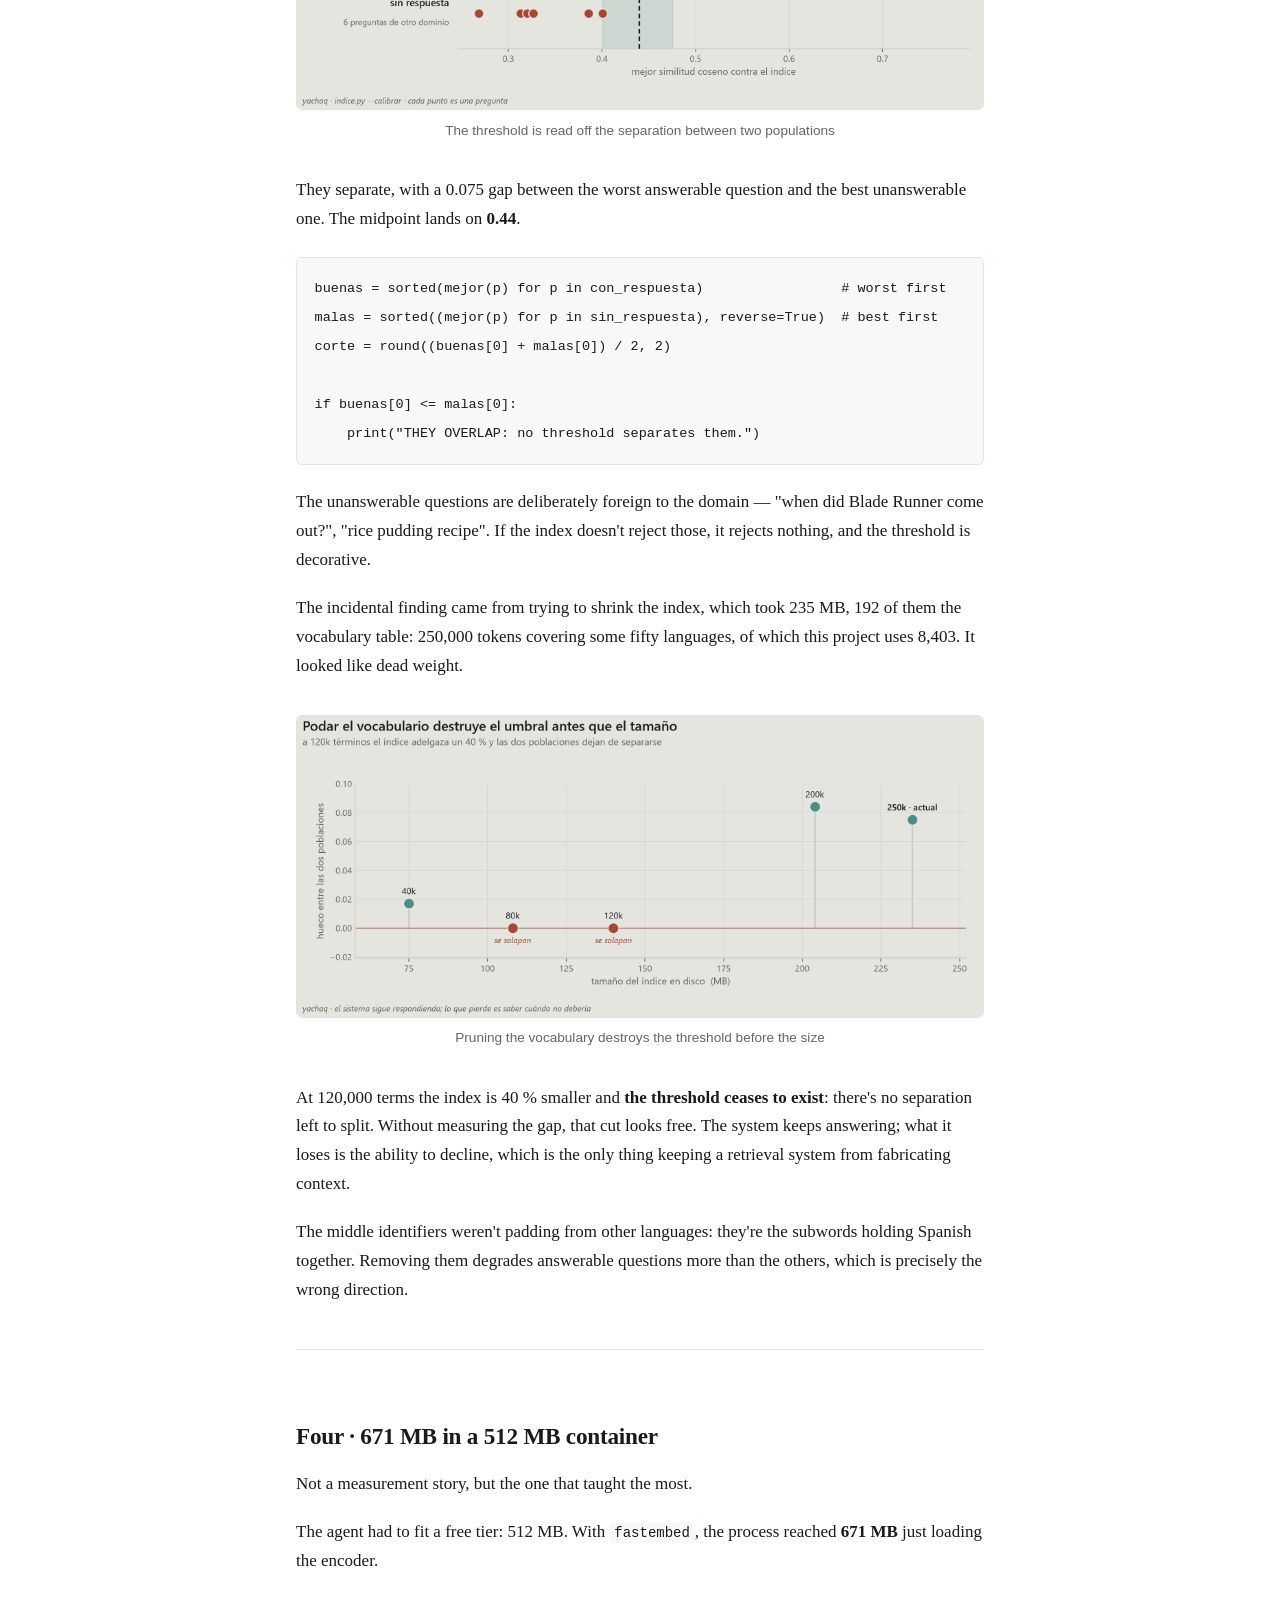
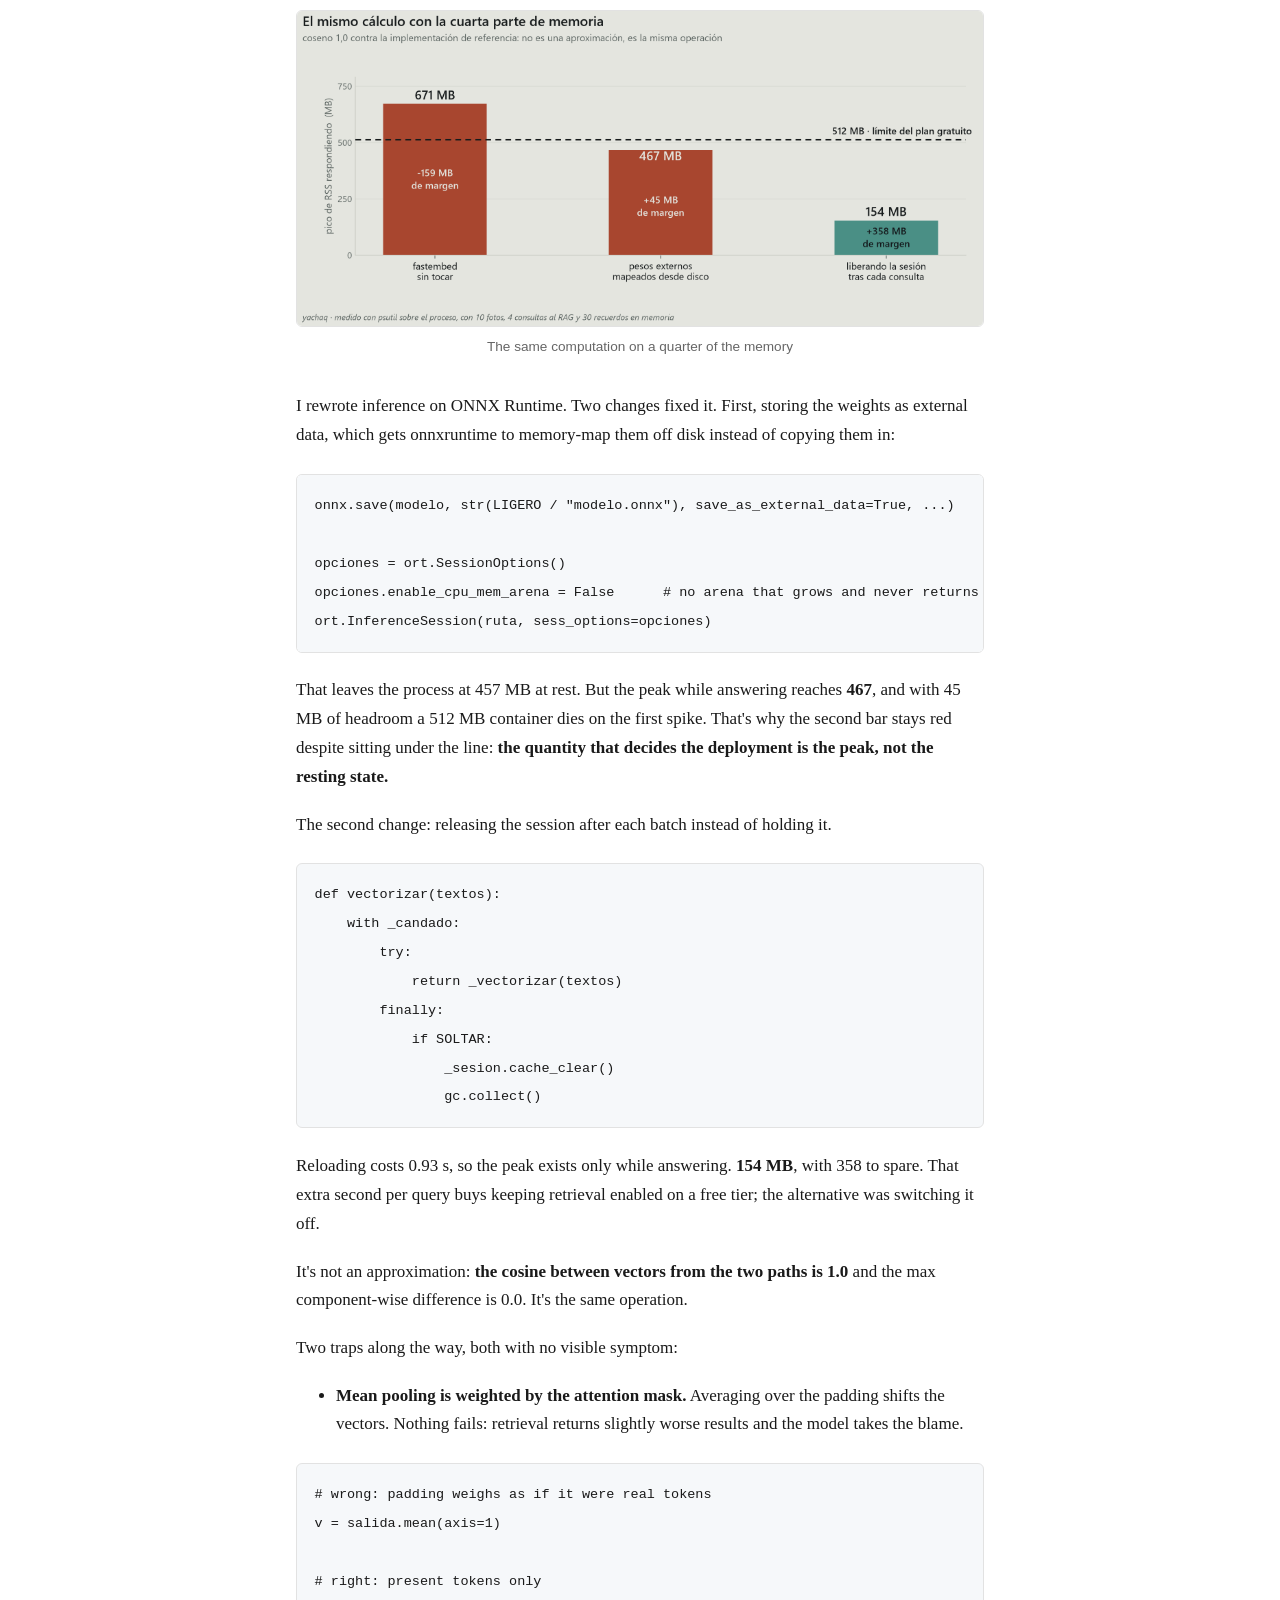
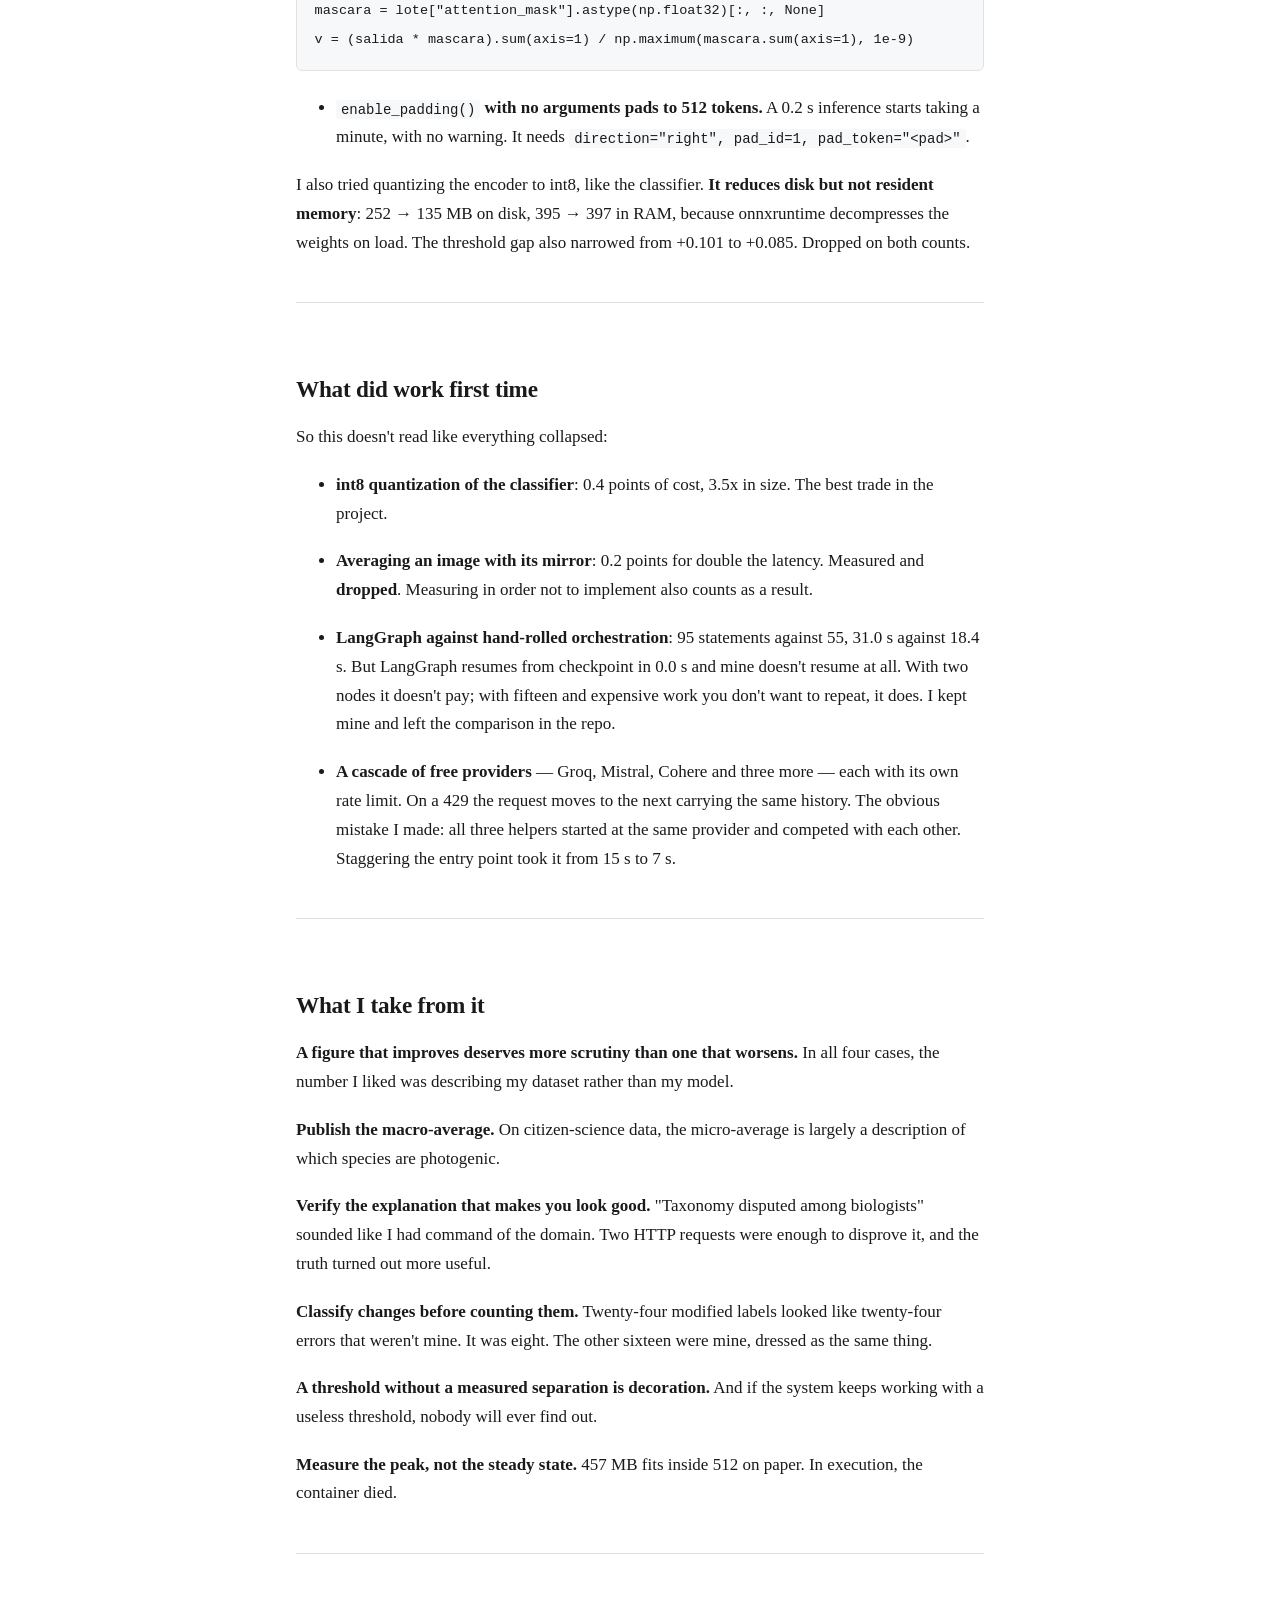
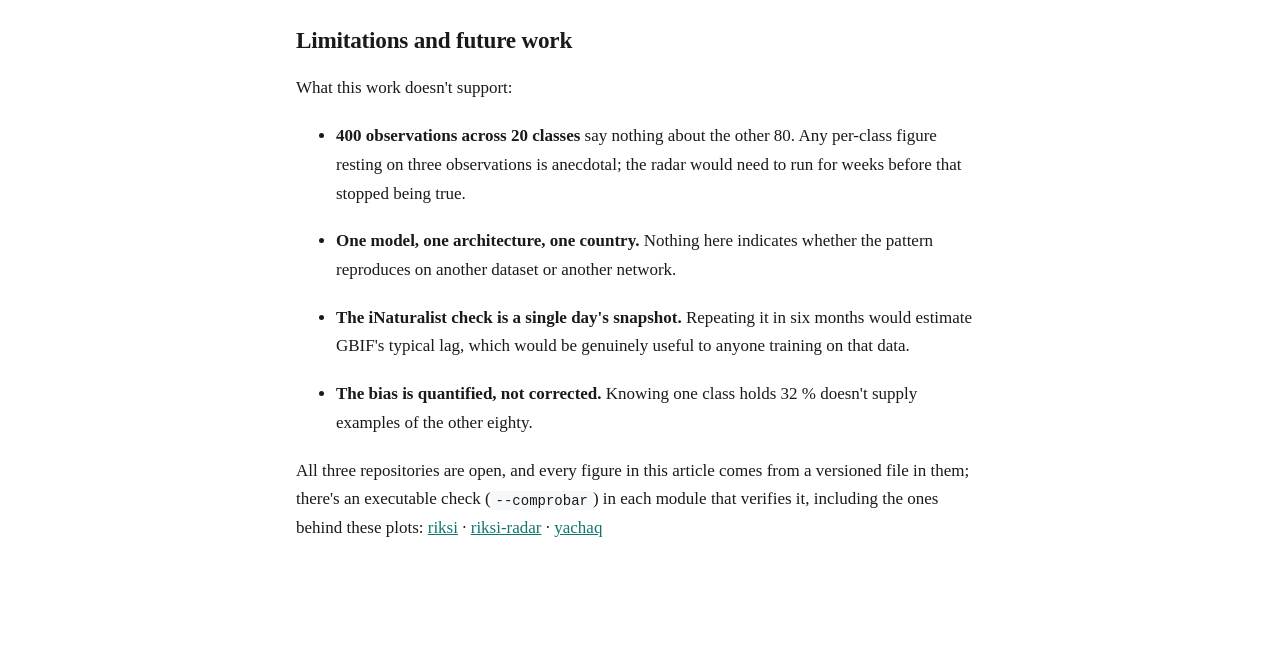
==== commit 2488722f: "Tres titulos para el mismo texto, cada uno donde se lee La pagina propia es la que se cita y la que " ====
--- a/articulo/post-en.html
+++ b/articulo/post-en.html
@@ -2,7 +2,7 @@
 <html lang="en">
 <meta charset="utf-8">
 <meta name="viewport" content="width=device-width,initial-scale=1">
-<title>If you stop measuring when the number looks good, your stopping criterion is the bias</title>
+<title>Four numbers I published before measuring them properly</title>
 <style>
 :root { --tinta:#1a1a1a; --suave:#666; --linea:#e2e2e2; --fondo:#fff;
         --acento:#0f766e; --codigo:#f6f8fa; }
@@ -53,7 +53,7 @@
                            font-size: .8em; color: var(--suave) }
 }
 </style>
-<h1>If you stop measuring when the number looks good, your stopping criterion is the bias</h1><p class="cabecera">machinelearning, python, mlops, datascience · Ctrl+P to save as PDF</p>
+<h1>Four numbers I published before measuring them properly</h1><p class="cabecera">machinelearning, python, mlops, datascience · Ctrl+P to save as PDF</p>
 <p>I trained a classifier over a hundred Ecuadorian species, built a pipeline to evaluate it on observations nobody had curated, and put an agent on top of both. Three repositories, roughly three months.</p>
 <p>What follows isn&#x27;t how I built them. It&#x27;s the pattern I found reviewing them: <strong>every time I replaced a convenient estimate with a correct measurement, the number got worse.</strong> Four times. In all four the original figure was defensible, published, and describing something other than what I thought.</p>
 <p>The asymmetry has a mechanical explanation. A metric that comes out badly pushes you to recheck the computation; one that comes out well gets published. So the error only survives in one direction, and not the harmless one.</p>
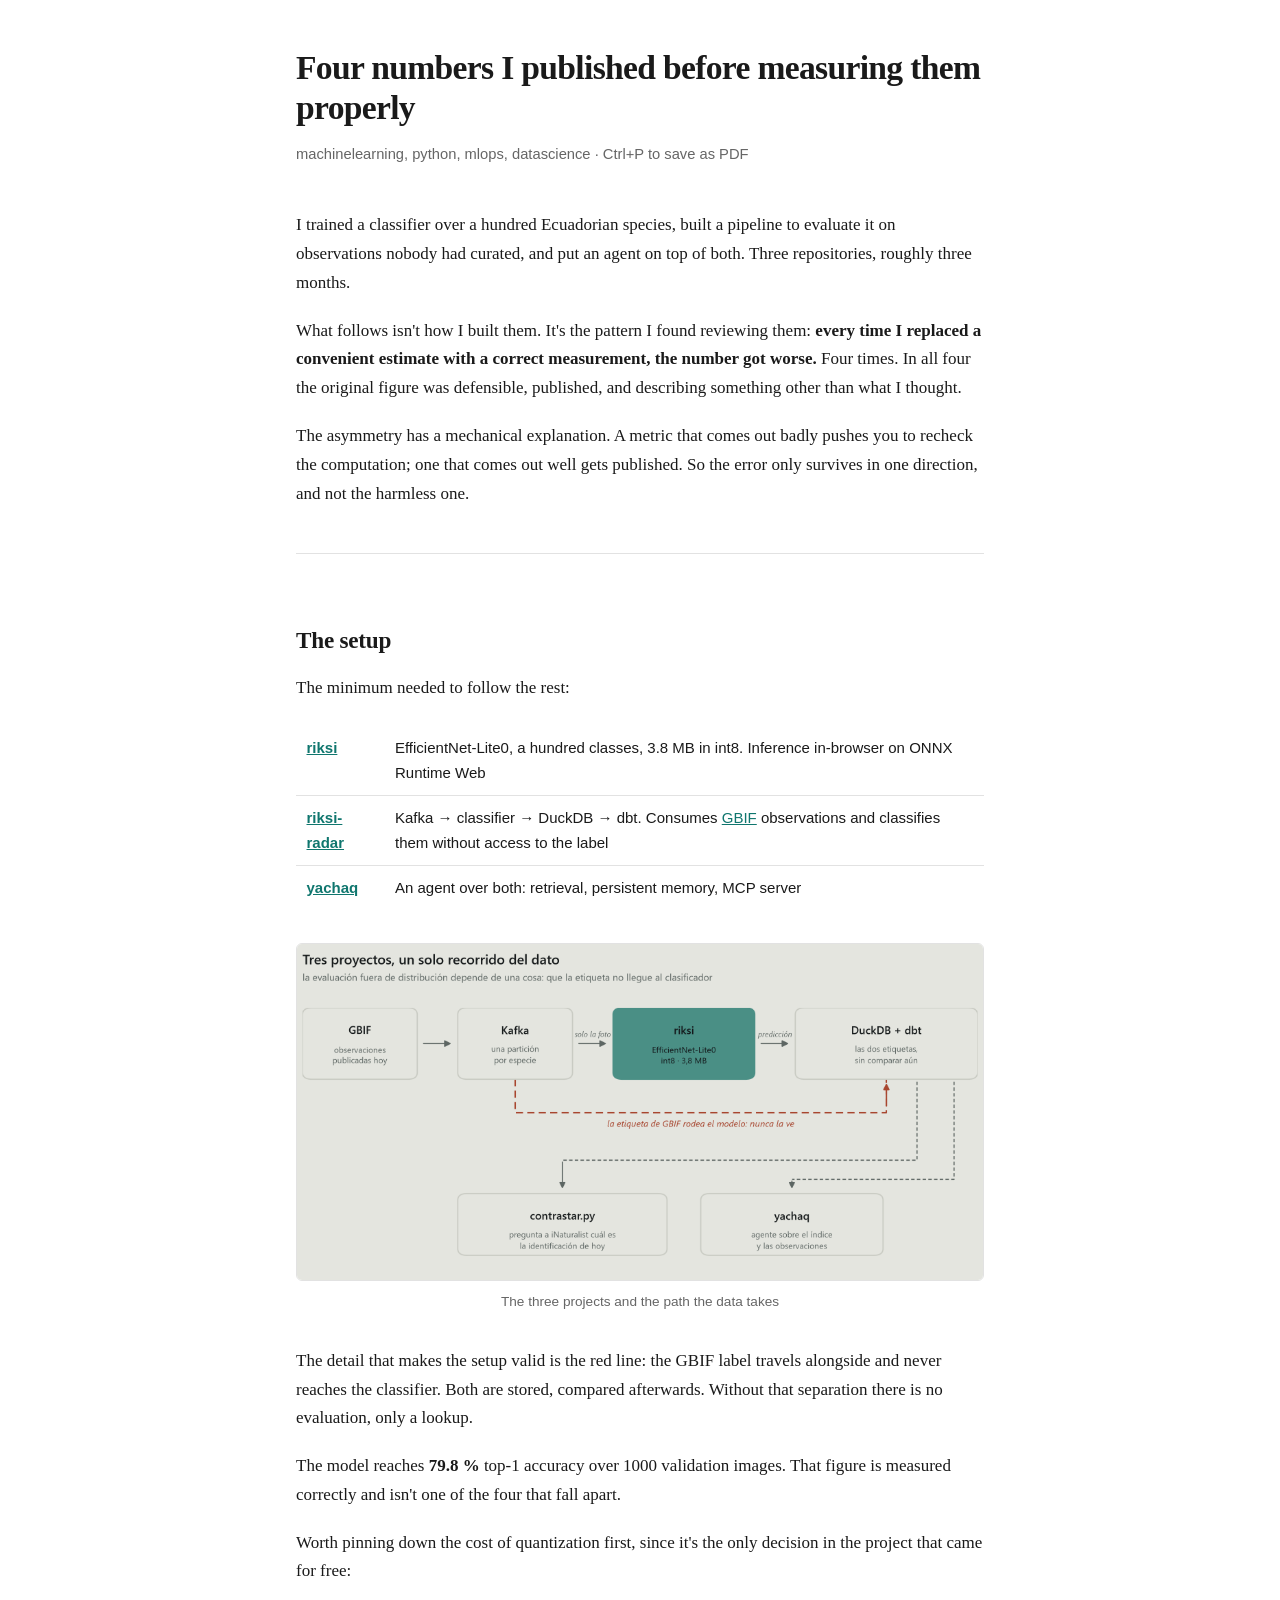
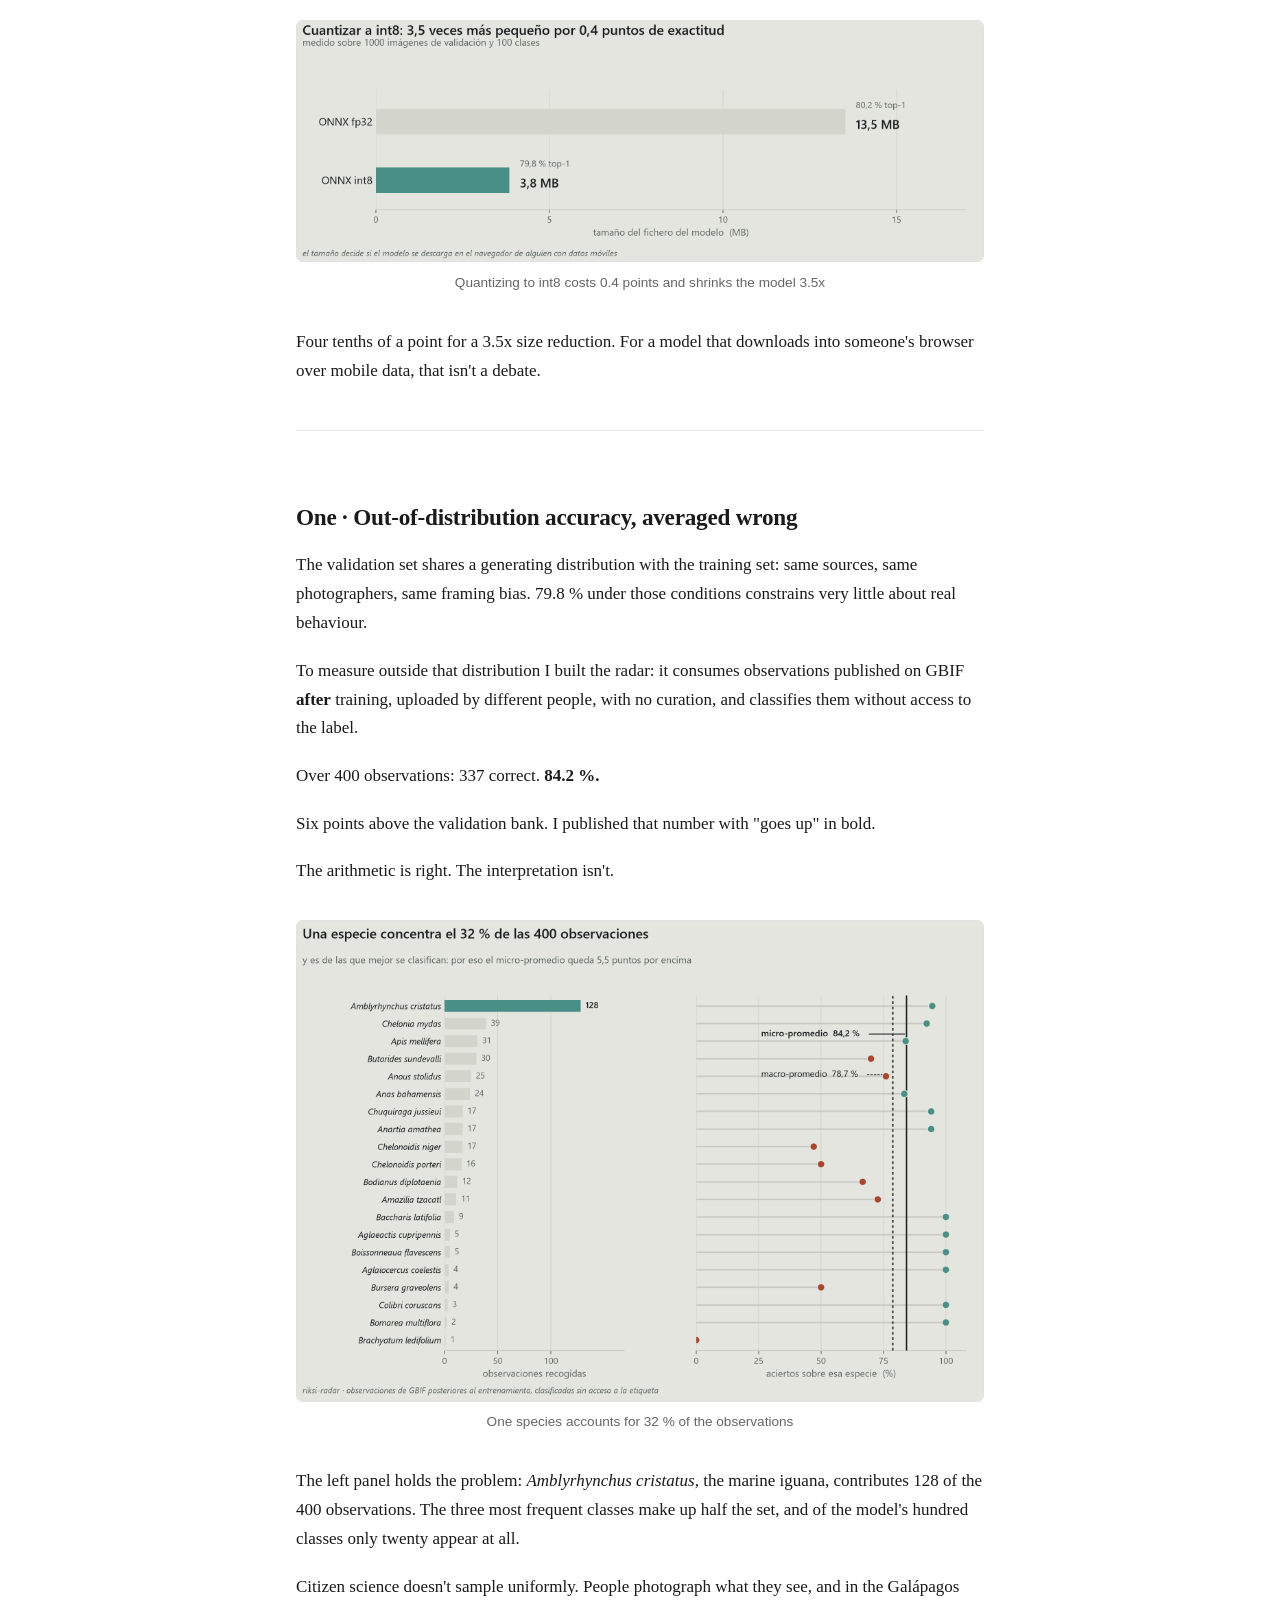
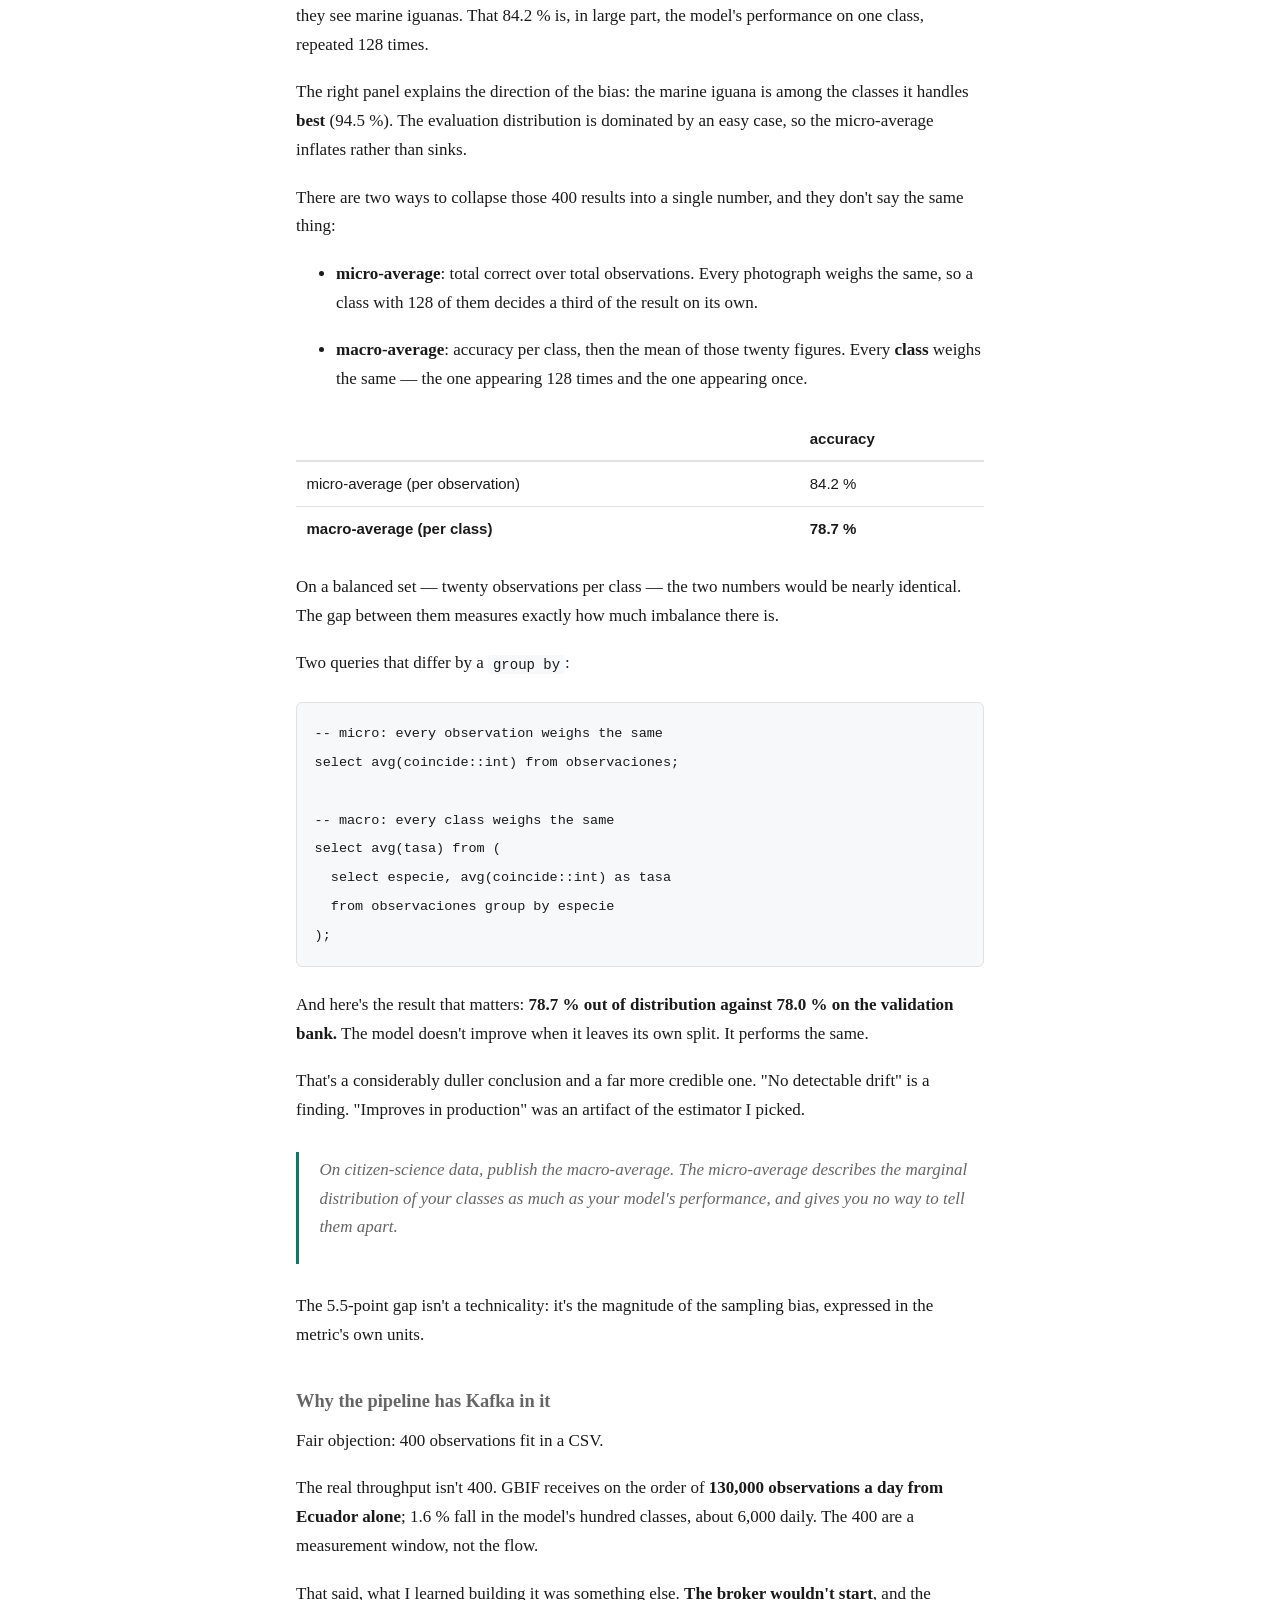
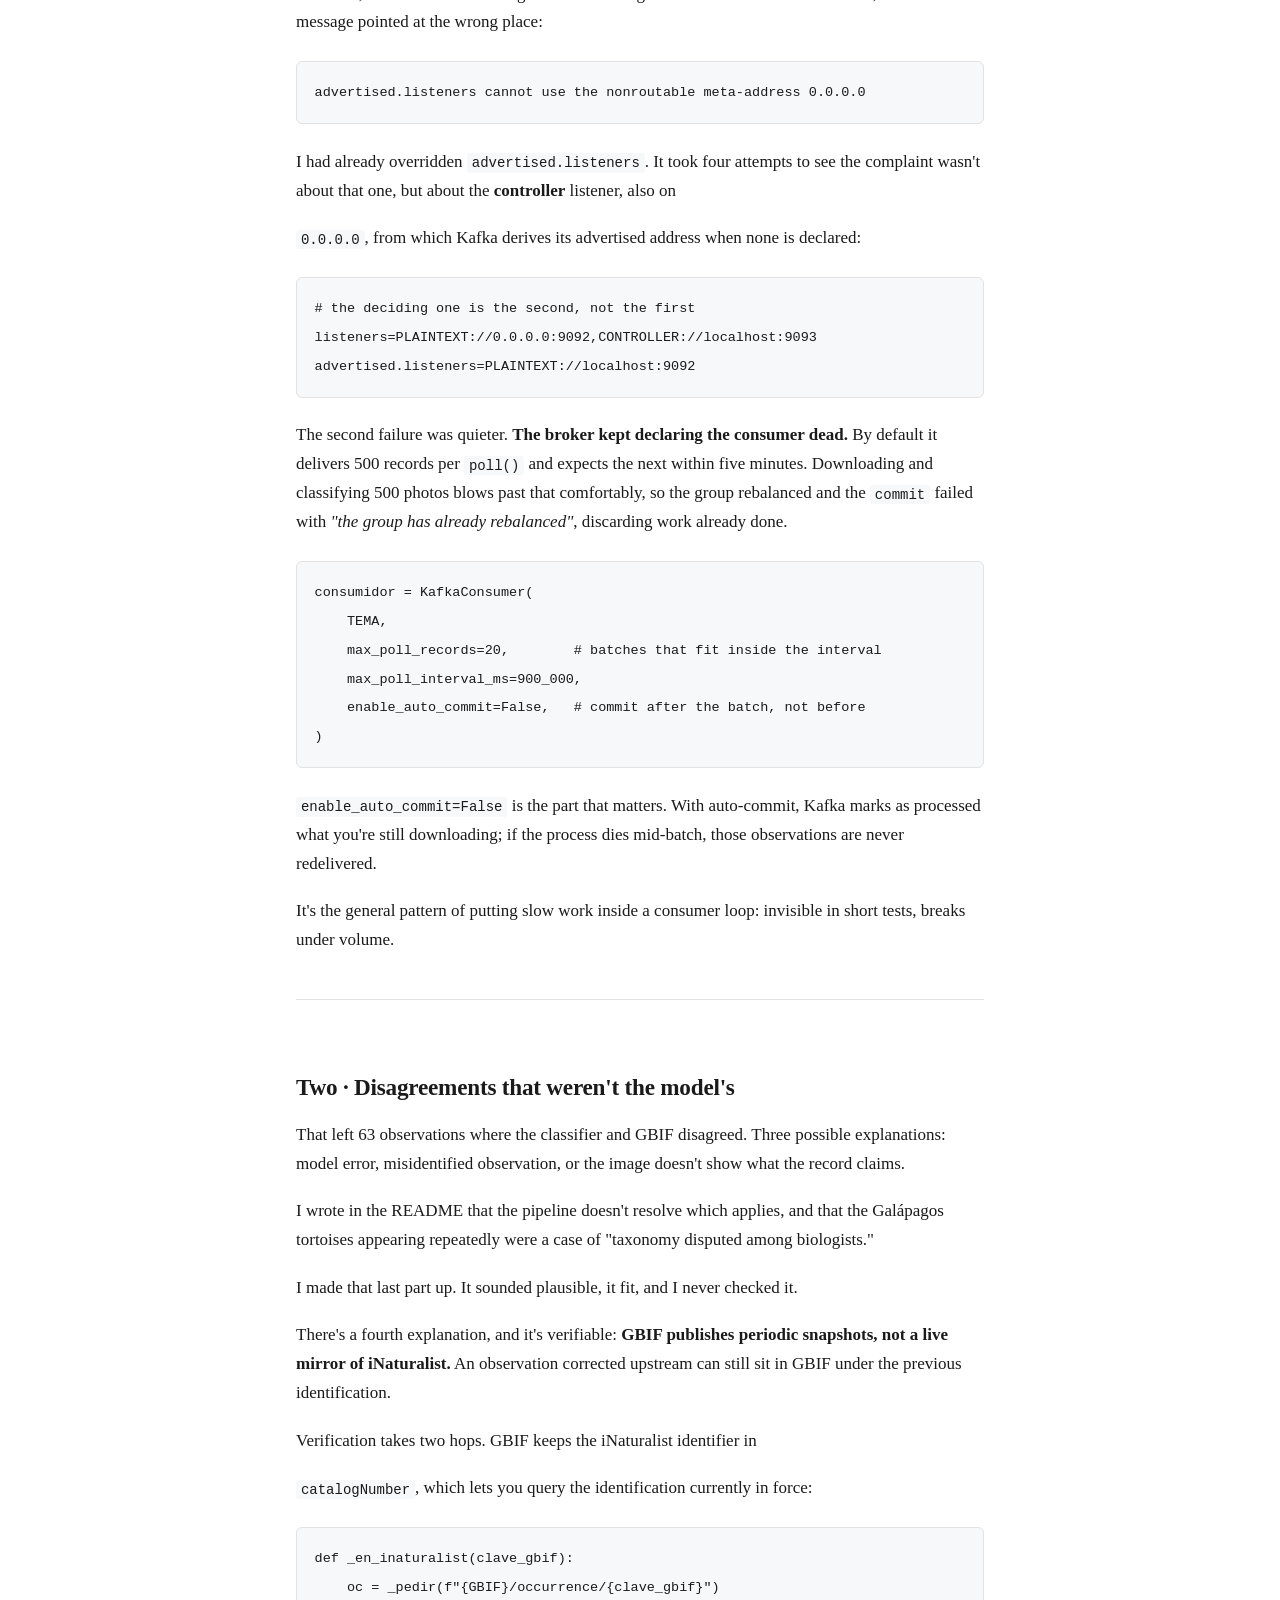
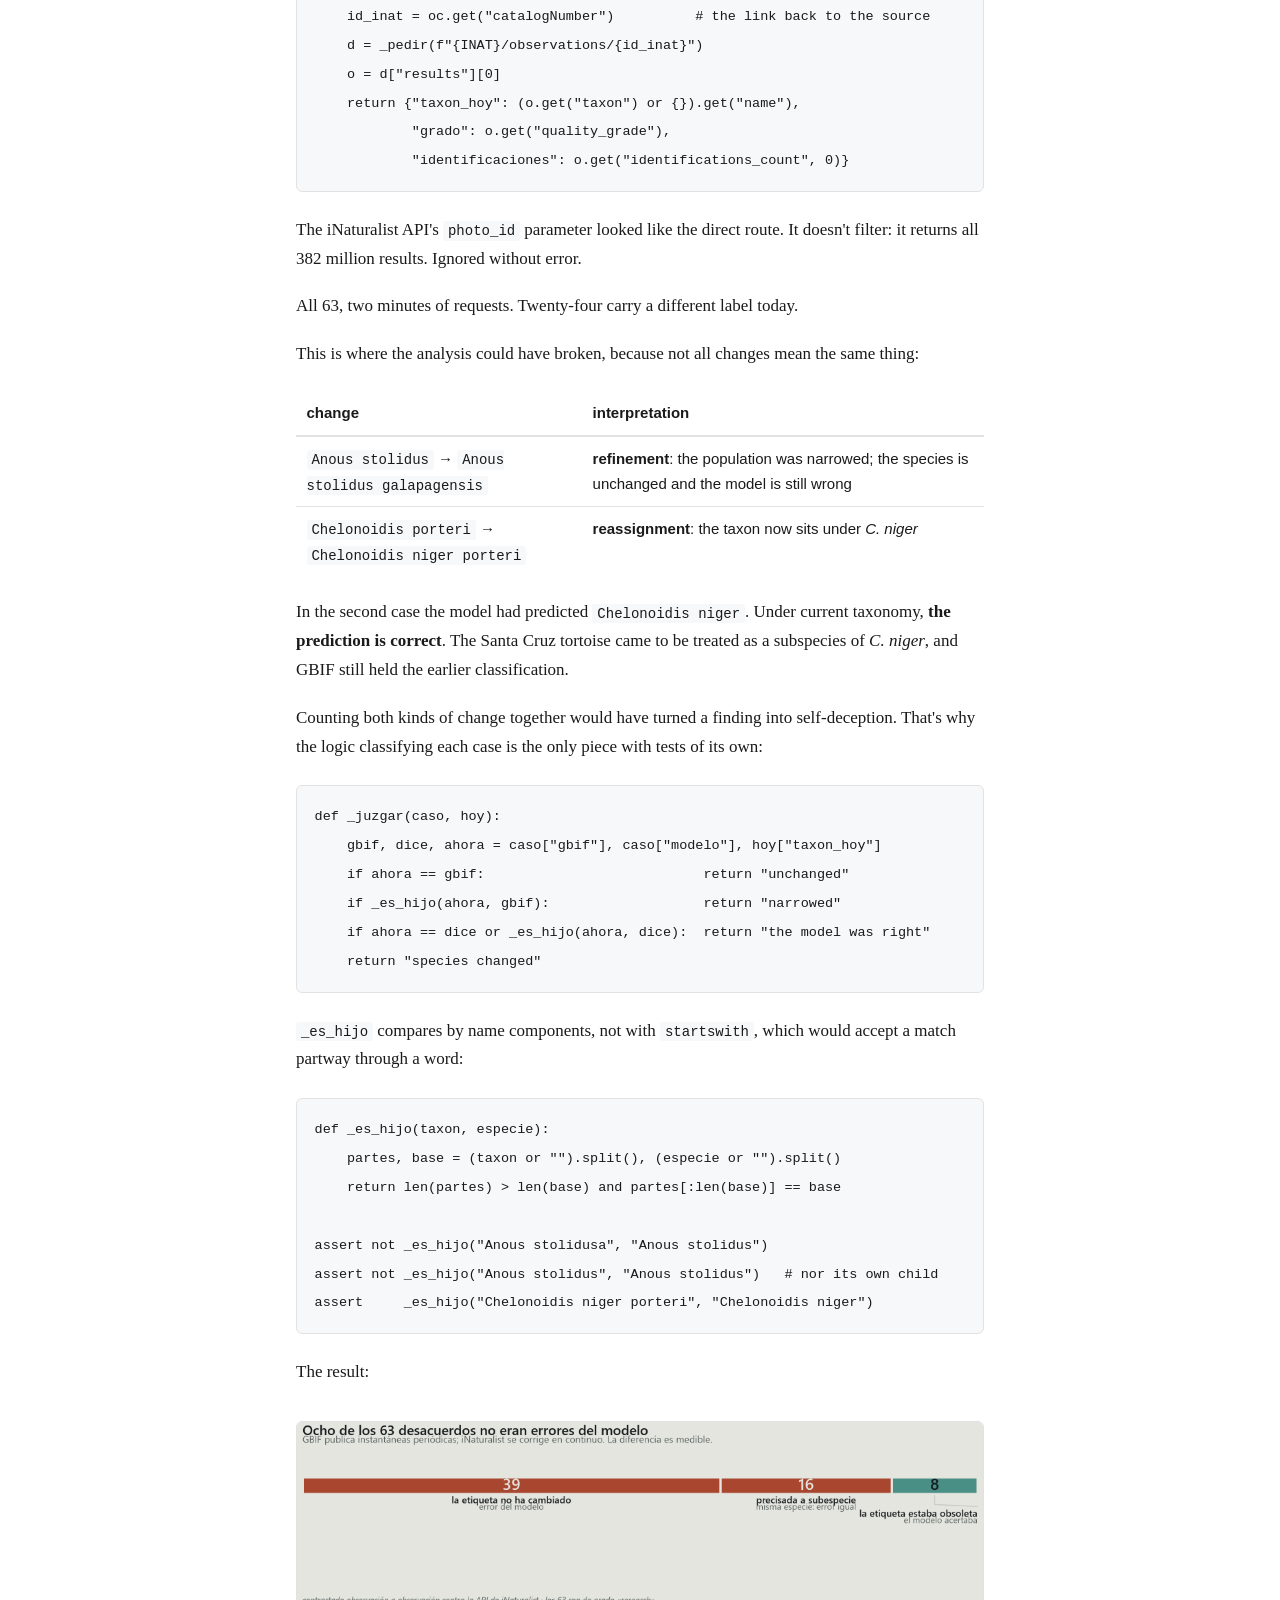
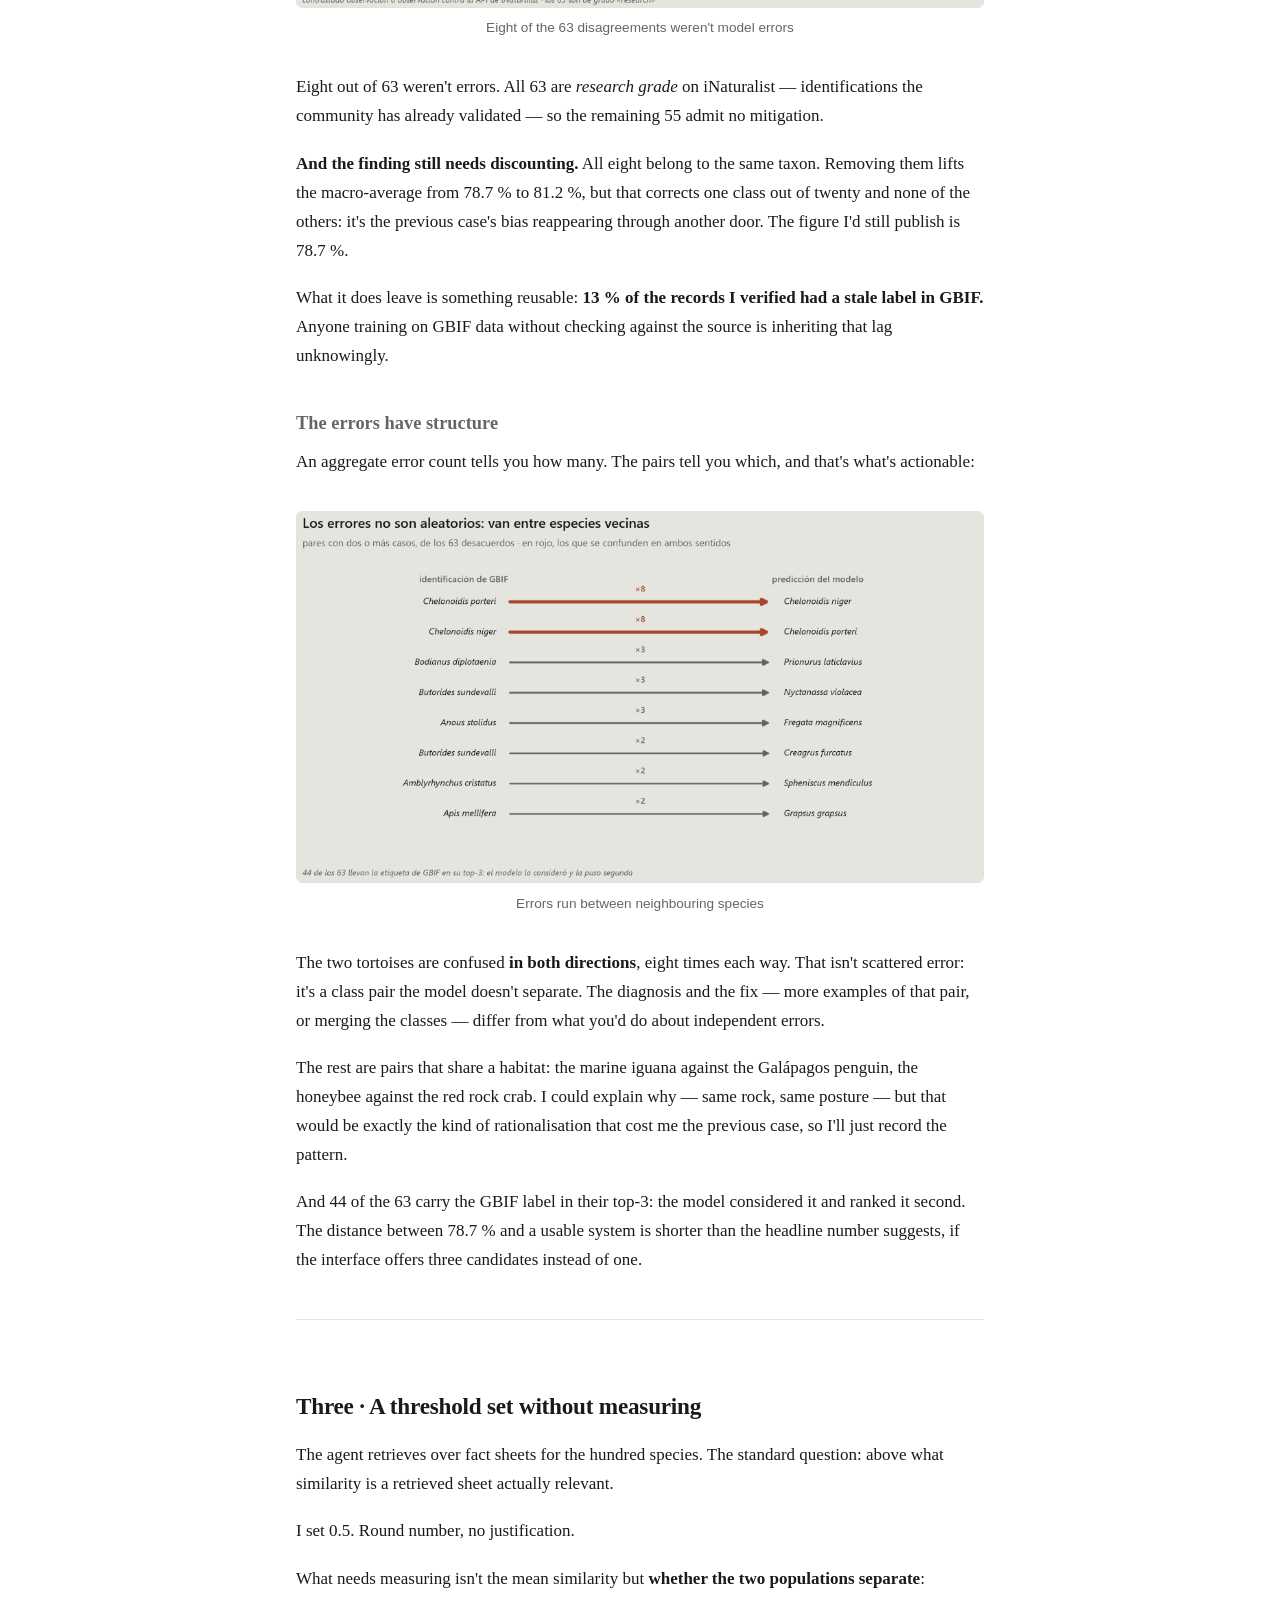
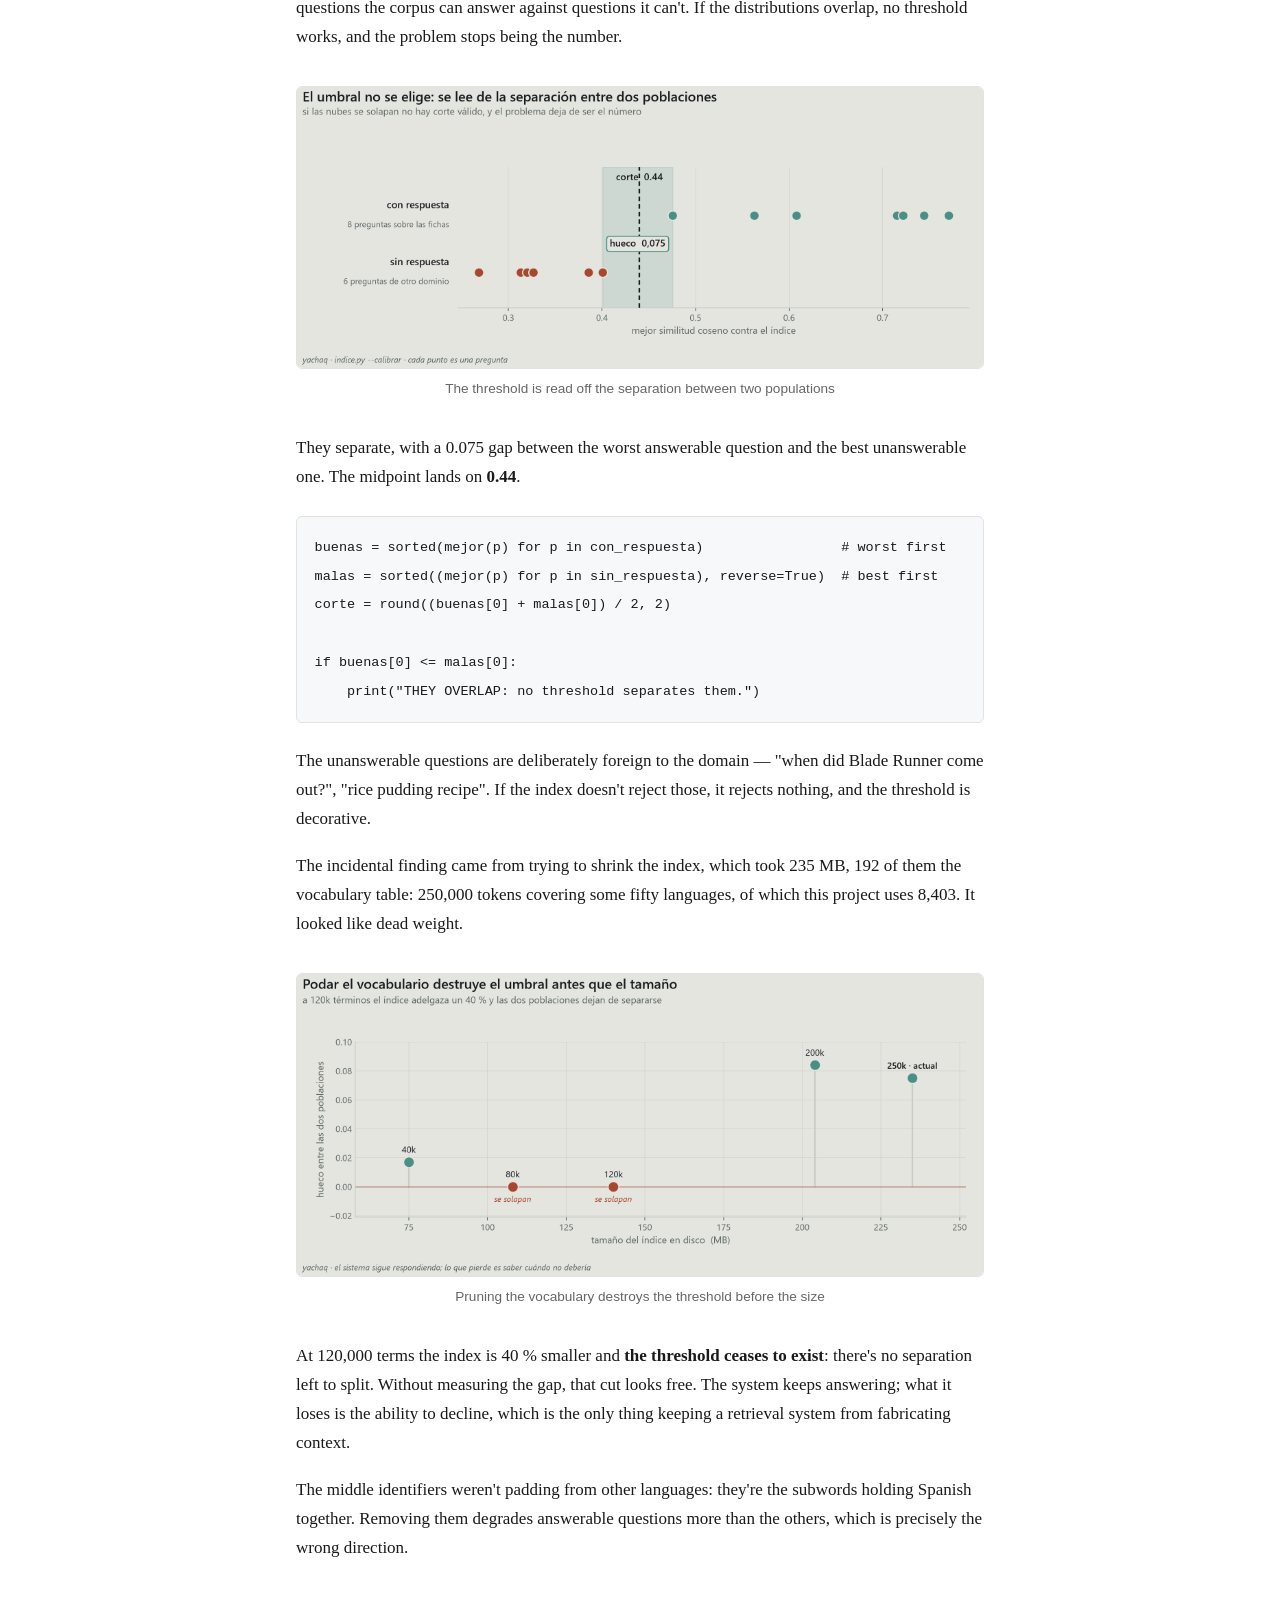
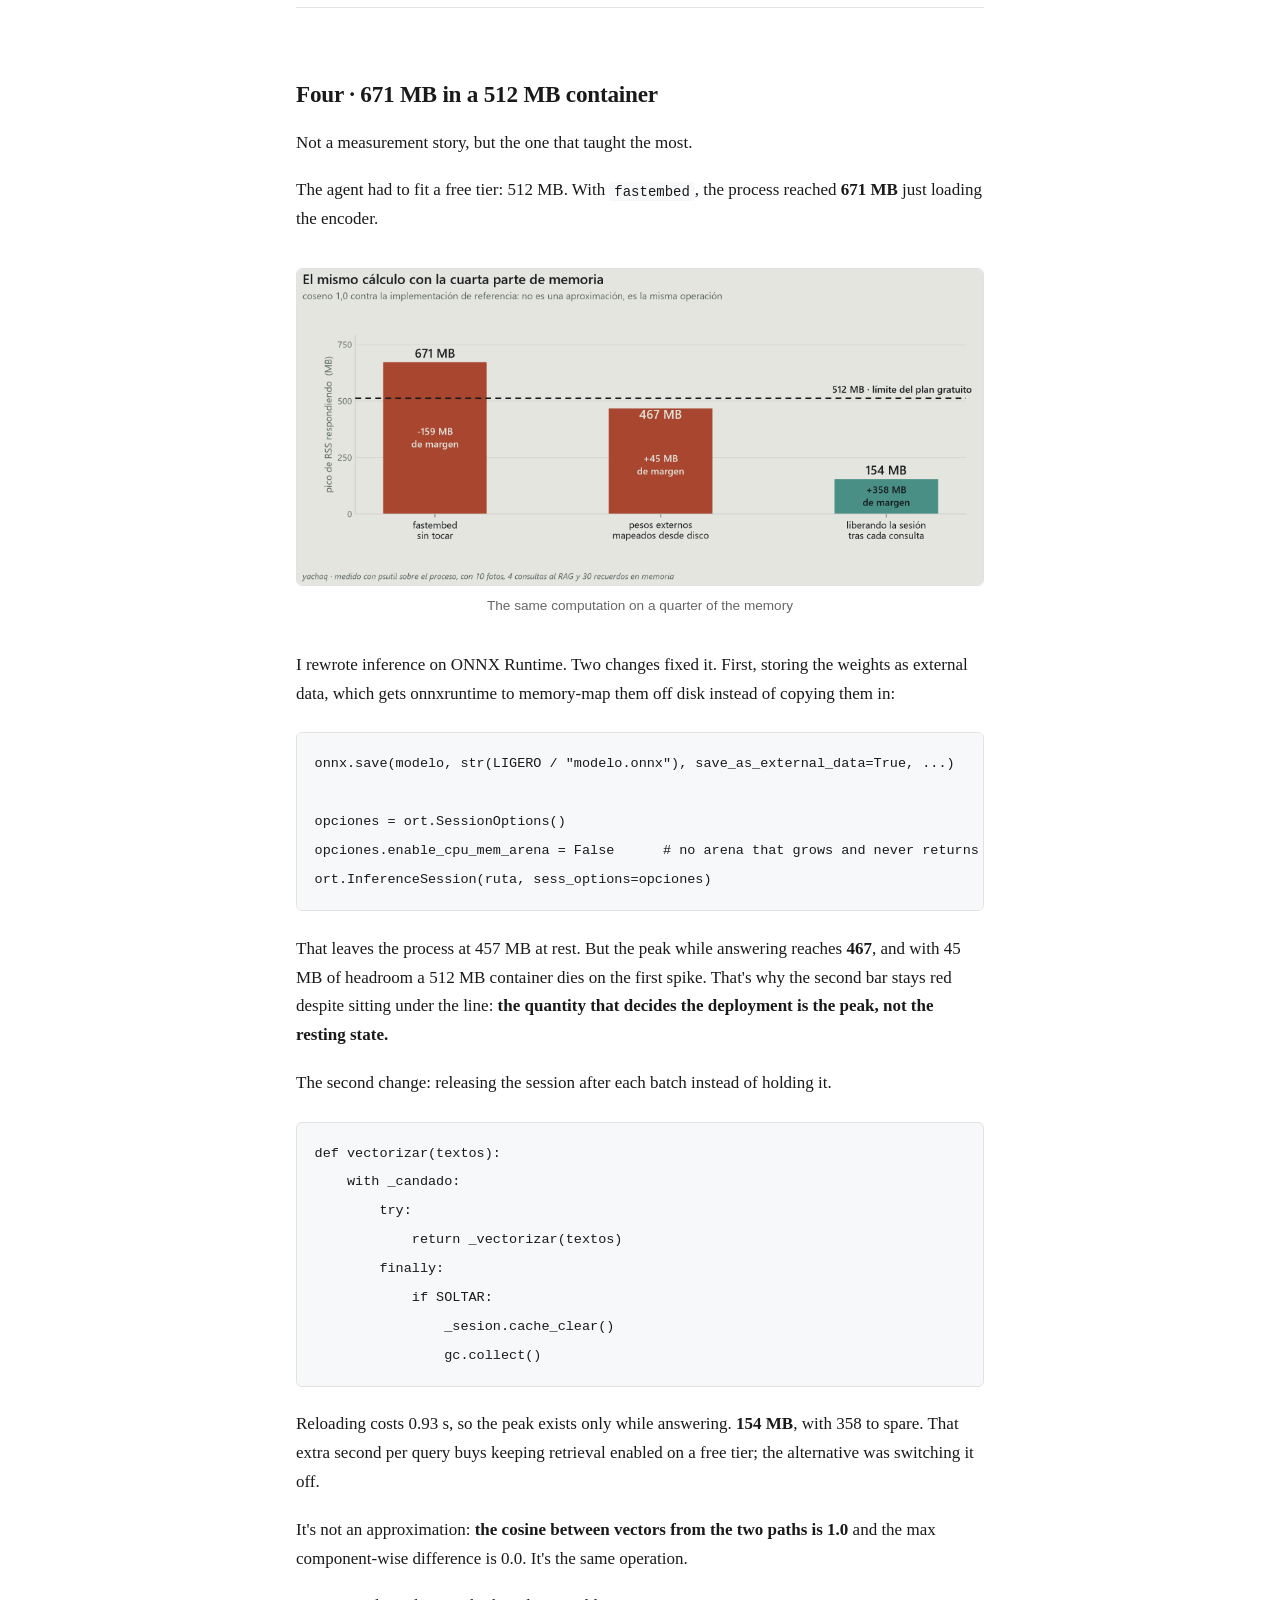
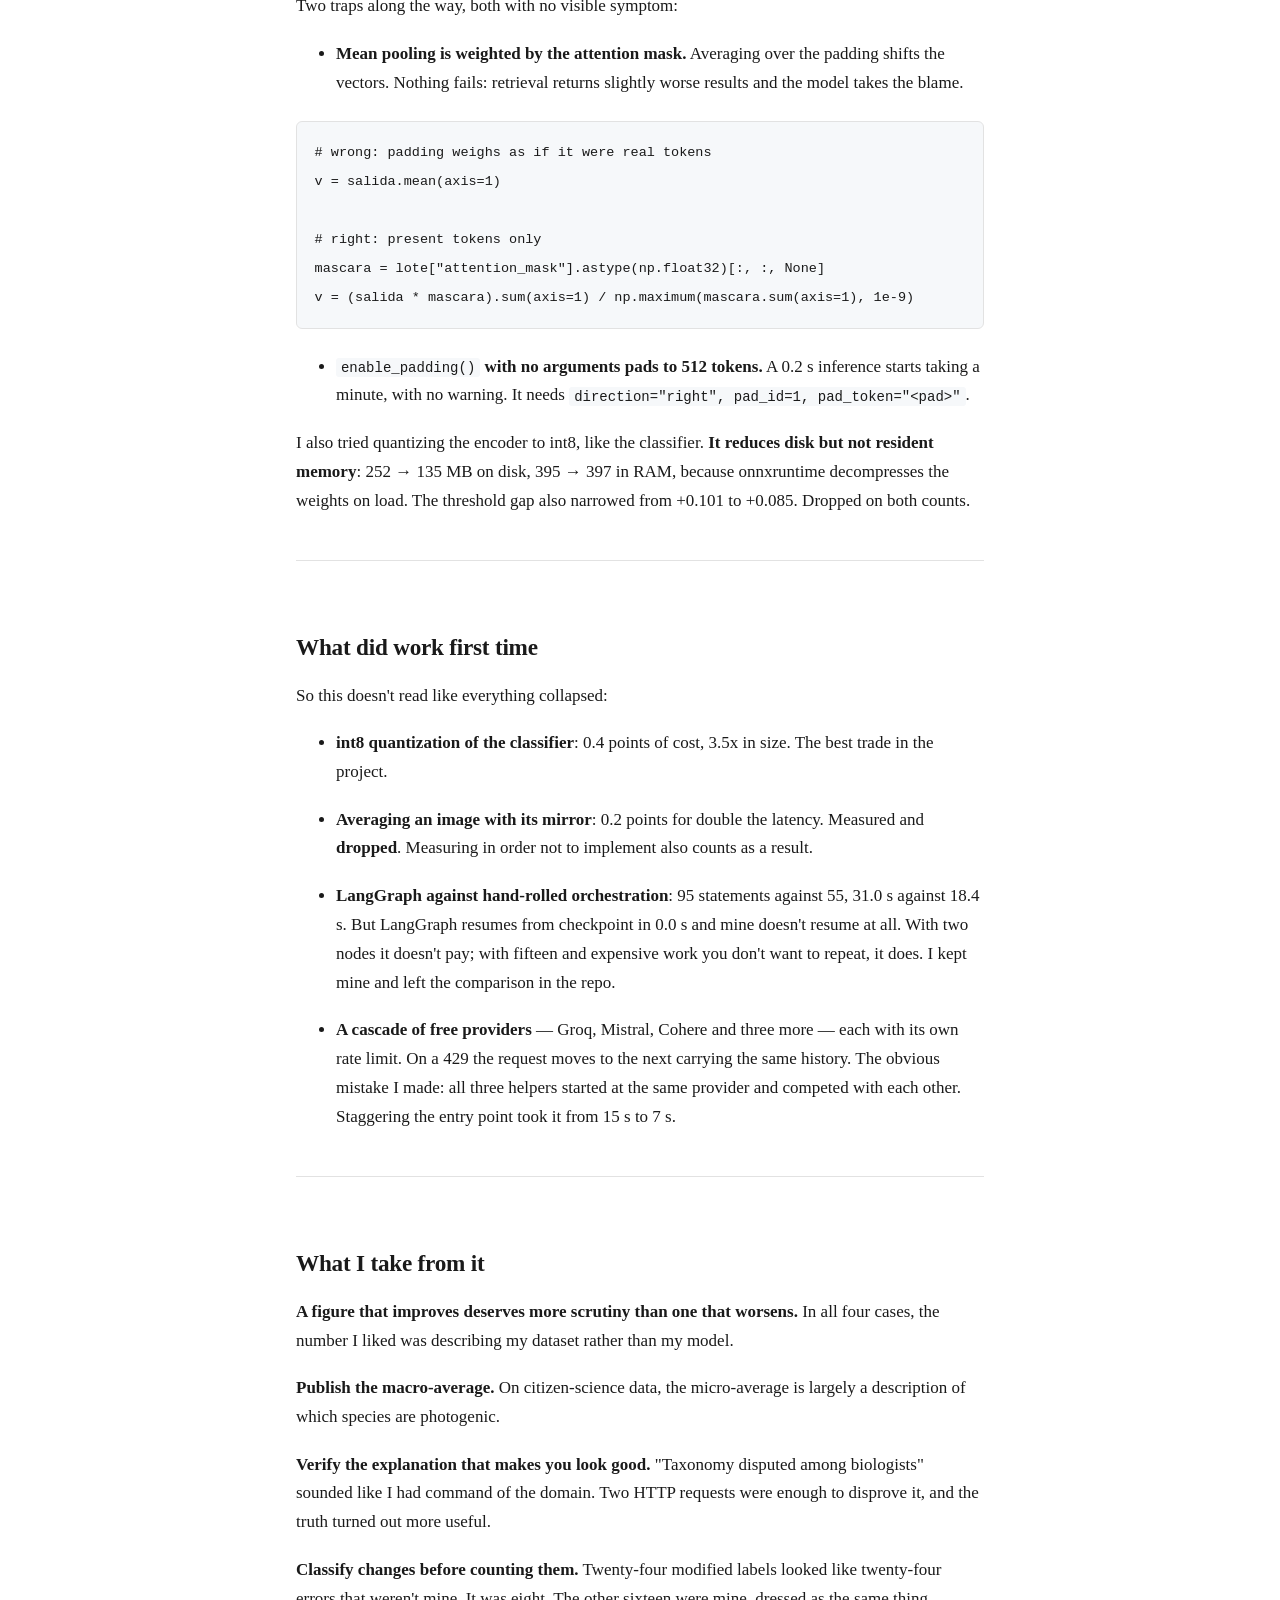
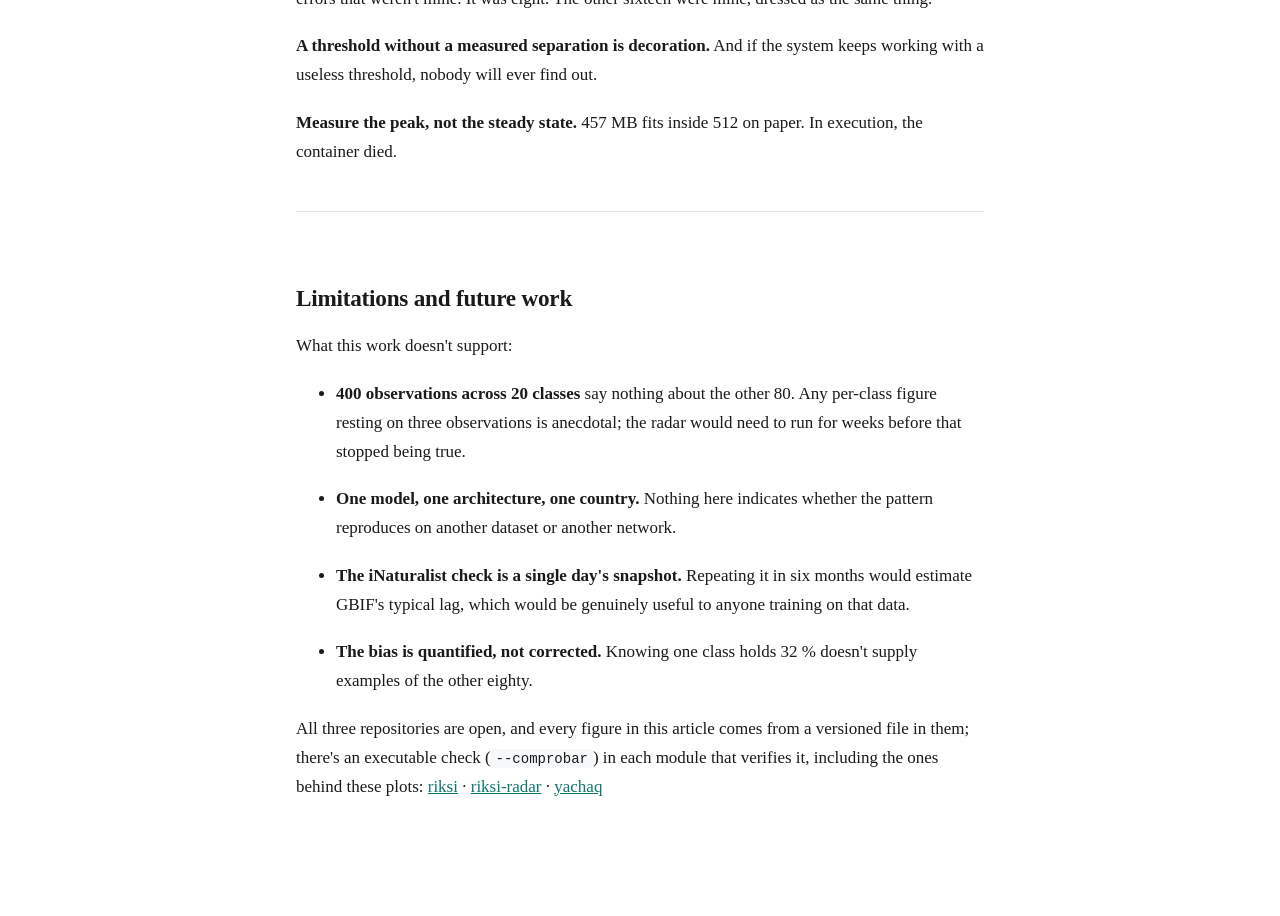
==== commit 7a3e3197: "La ficha de autor del articulo, la misma que la de la portada Una linea suelta bajo el titular no er" ====
--- a/articulo/post-en.html
+++ b/articulo/post-en.html
@@ -81,11 +81,13 @@
 <p>The left panel holds the problem: <em>Amblyrhynchus cristatus</em>, the marine iguana, contributes 128 of the 400 observations. The three most frequent classes make up half the set, and of the model&#x27;s hundred classes only twenty appear at all.</p>
 <p>Citizen science doesn&#x27;t sample uniformly. People photograph what they see, and in the Galápagos they see marine iguanas. That 84.2 % is, in large part, the model&#x27;s performance on one class, repeated 128 times.</p>
 <p>The right panel explains the direction of the bias: the marine iguana is among the classes it handles <strong>best</strong> (94.5 %). The evaluation distribution is dominated by an easy case, so the micro-average inflates rather than sinks.</p>
-<p>Under macro-averaging — every class weighted equally regardless of frequency:</p>
+<p>There are two ways to collapse those 400 results into a single number, and they don&#x27;t say the same thing:</p>
+<ul><li><strong>micro-average</strong>: total correct over total observations. Every photograph weighs the same, so a class with 128 of them decides a third of the result on its own.</li><li><strong>macro-average</strong>: accuracy per class, then the mean of those twenty figures. Every <strong>class</strong> weighs the same — the one appearing 128 times and the one appearing once.</li></ul>
 <table>
 <tr><th></th><th>accuracy</th></tr>
 <tr><td>micro-average (per observation)</td><td>84.2 %</td></tr>
 <tr><td><strong>macro-average (per class)</strong></td><td><strong>78.7 %</strong></td></tr></table>
+<p>On a balanced set — twenty observations per class — the two numbers would be nearly identical. The gap between them measures exactly how much imbalance there is.</p>
 <p>Two queries that differ by a <code>group by</code>:</p>
 <pre><code class="lenguaje-sql">-- micro: every observation weighs the same
 select avg(coincide::int) from observaciones;
